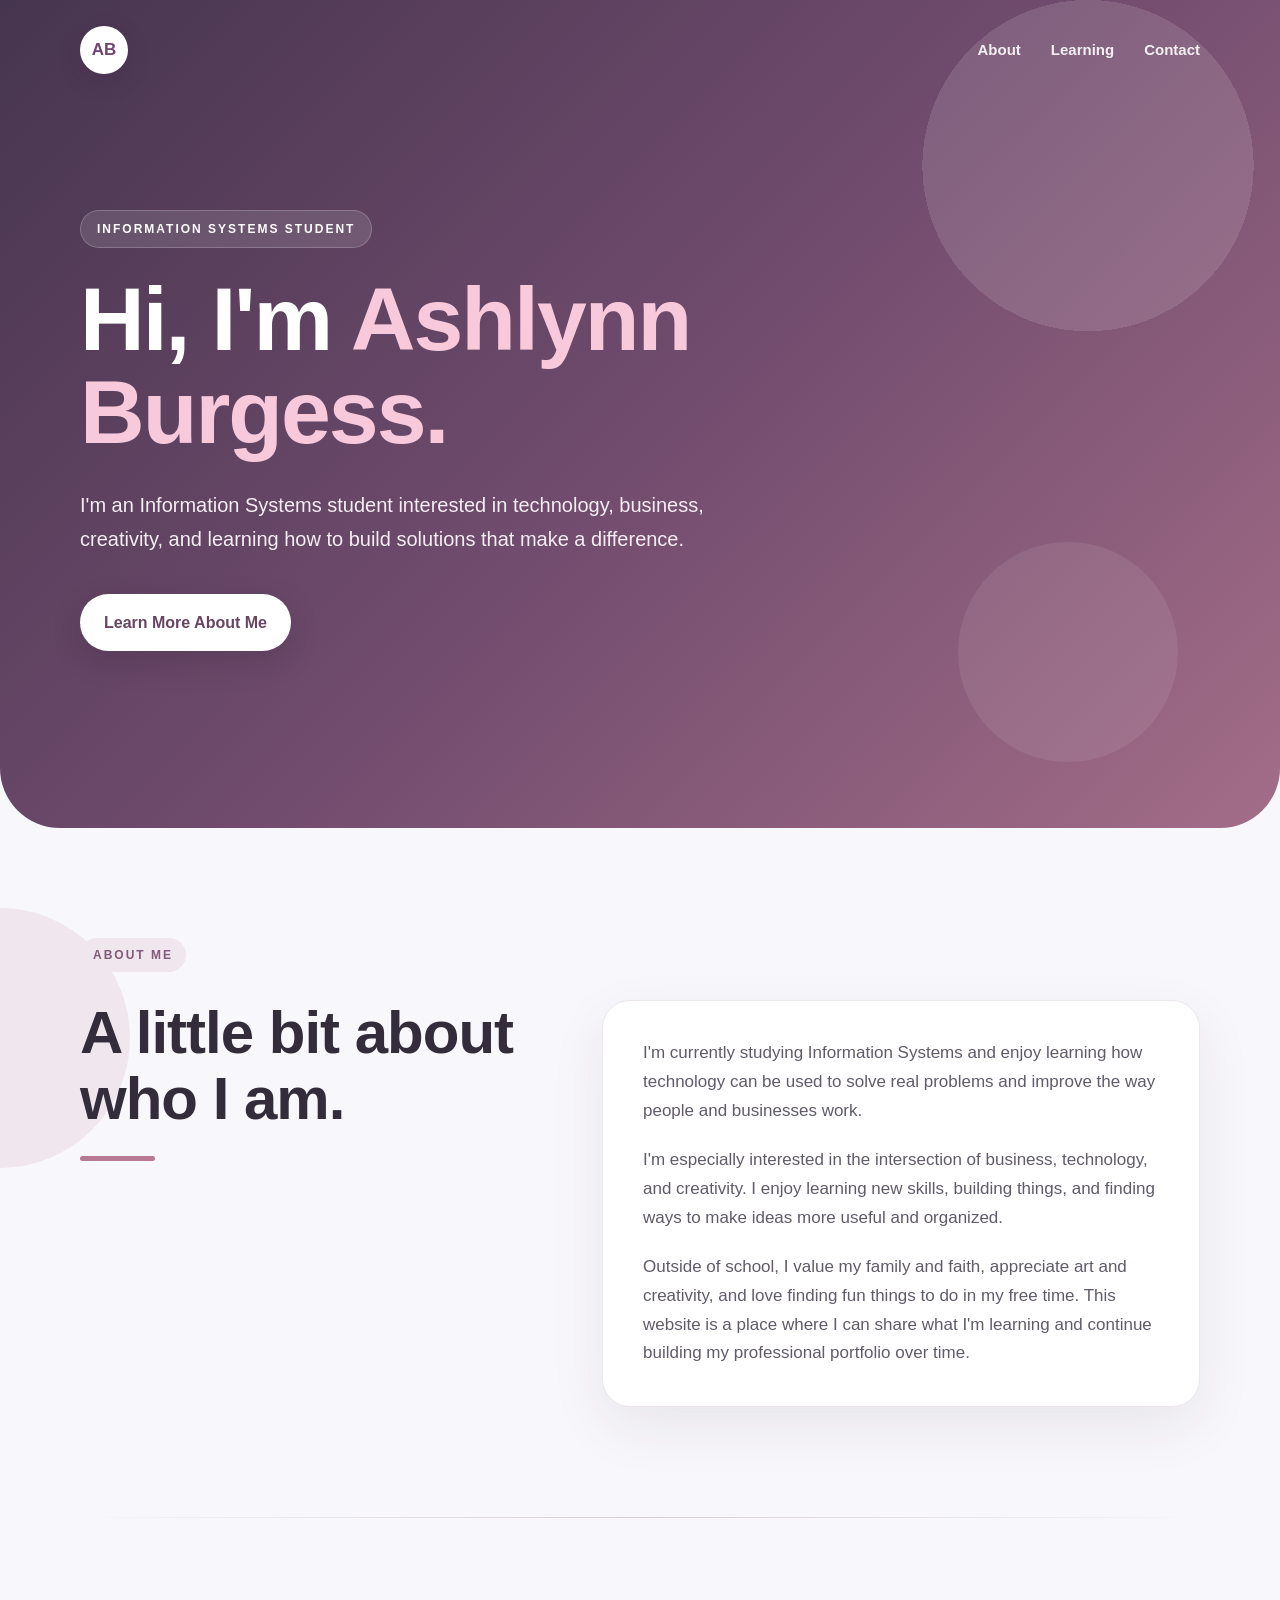
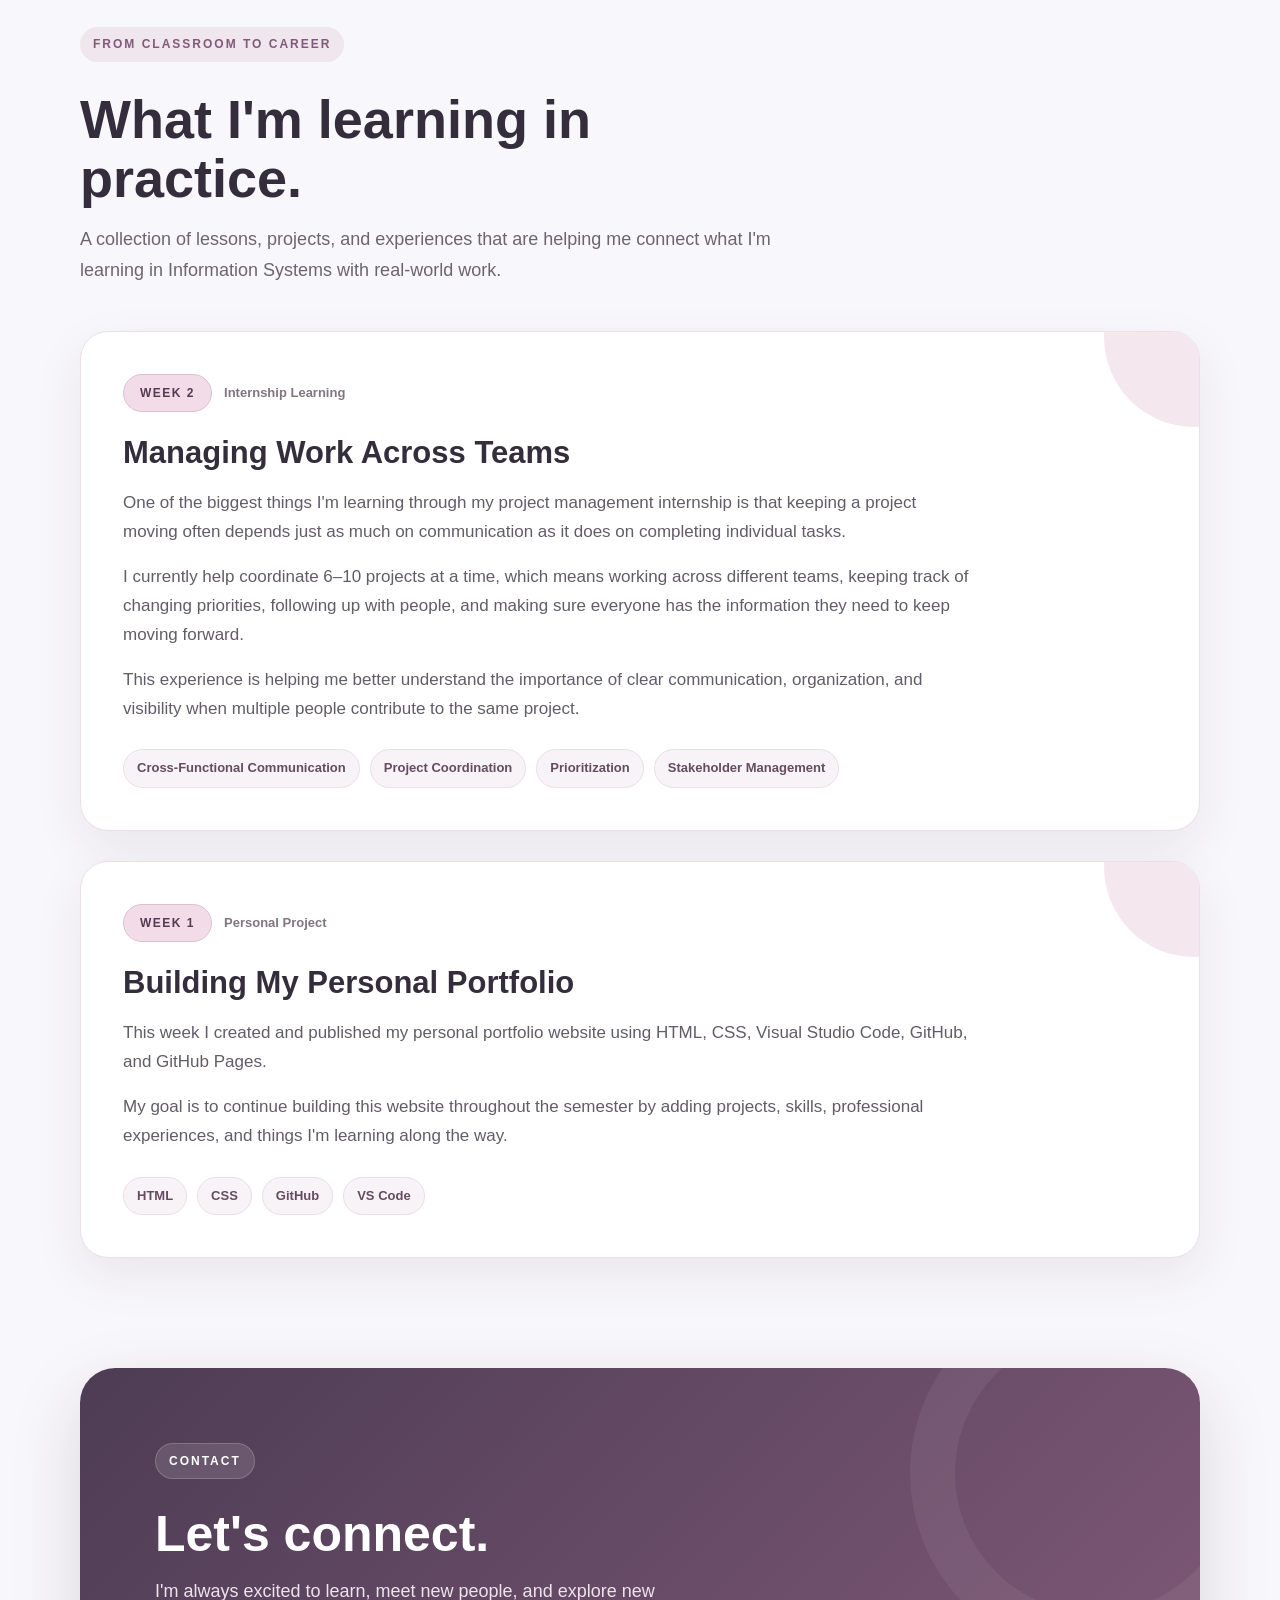
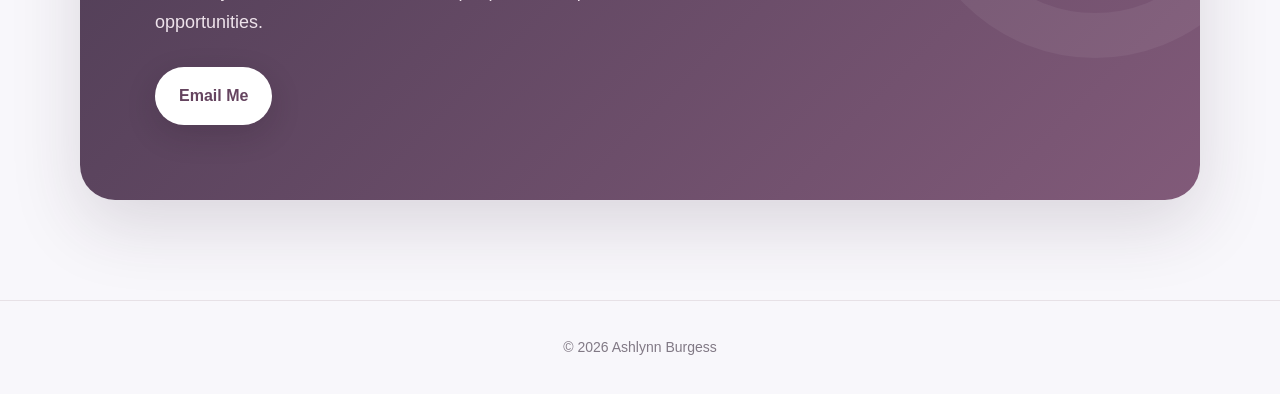
==== index.html @ 781306a2 "Add week 2 internship learning update" ====
<!DOCTYPE html>
<html lang="en">

<head>
    <meta charset="UTF-8">
    <meta name="viewport" content="width=device-width, initial-scale=1.0">

    <title>Ashlynn Burgess | Portfolio</title>

    <link rel="stylesheet" href="styles.css">
</head>

<body>

    <!-- HERO -->
    <header class="hero">

        <nav class="nav">

            <div class="logo">AB</div>

            <div class="nav-links">
                <a href="#about">About</a>
                <a href="#learning">Learning</a>
                <a href="#contact">Contact</a>
            </div>

        </nav>


        <div class="hero-content">

            <p class="eyebrow">
                INFORMATION SYSTEMS STUDENT
            </p>

            <h1>
                Hi, I'm
                <span>Ashlynn Burgess.</span>
            </h1>

            <p class="hero-description">
                I'm an Information Systems student interested in technology,
                business, creativity, and learning how to build solutions that
                make a difference.
            </p>

            <a href="#about" class="button">
                Learn More About Me
            </a>

        </div>

    </header>


    <main>

        <!-- ABOUT -->
        <section class="about section" id="about">

            <div class="section-label">
                ABOUT ME
            </div>

            <div class="about-grid">

                <div class="about-heading">
                    <h2>
                        A little bit about who I am.
                    </h2>
                </div>

                <div class="about-text">

                    <p>
                        I'm currently studying Information Systems and enjoy
                        learning how technology can be used to solve real problems
                        and improve the way people and businesses work.
                    </p>

                    <p>
                        I'm especially interested in the intersection of business,
                        technology, and creativity. I enjoy learning new skills,
                        building things, and finding ways to make ideas more useful
                        and organized.
                    </p>

                    <p>
                        Outside of school, I value my family and faith, appreciate
                        art and creativity, and love finding fun things to do in my
                        free time. This website is a place where I can share what
                        I'm learning and continue building my professional portfolio
                        over time.
                    </p>

                </div>

            </div>

        </section>


        <!-- CLASSROOM TO CAREER -->
        <section class="learning section" id="learning">

            <div class="section-label">
                FROM CLASSROOM TO CAREER
            </div>


            <div class="learning-intro">

                <h2>
                    What I'm learning in practice.
                </h2>

                <p>
                    A collection of lessons, projects, and experiences that are
                    helping me connect what I'm learning in Information Systems
                    with real-world work.
                </p>

            </div>


            <div class="learning-grid">

                <!-- WEEK 2 -->
                <article class="learning-card">

                    <div class="week-row">

                        <span class="week">
                            WEEK 2
                        </span>

                        <span class="entry-type">
                            Internship Learning
                        </span>

                    </div>


                    <h3>
                        Managing Work Across Teams
                    </h3>


                    <p>
                        One of the biggest things I'm learning through my project
                        management internship is that keeping a project moving often
                        depends just as much on communication as it does on completing
                        individual tasks.
                    </p>

                    <p>
                        I currently help coordinate 6–10 projects at a time, which
                        means working across different teams, keeping track of changing
                        priorities, following up with people, and making sure everyone
                        has the information they need to keep moving forward.
                    </p>

                    <p>
                        This experience is helping me better understand the importance
                        of clear communication, organization, and visibility when
                        multiple people contribute to the same project.
                    </p>


                    <div class="skills-row">

                        <span>Cross-Functional Communication</span>
                        <span>Project Coordination</span>
                        <span>Prioritization</span>
                        <span>Stakeholder Management</span>

                    </div>

                </article>


                <!-- WEEK 1 -->
                <article class="learning-card">

                    <div class="week-row">

                        <span class="week">
                            WEEK 1
                        </span>

                        <span class="entry-type">
                            Personal Project
                        </span>

                    </div>


                    <h3>
                        Building My Personal Portfolio
                    </h3>


                    <p>
                        This week I created and published my personal portfolio
                        website using HTML, CSS, Visual Studio Code, GitHub, and
                        GitHub Pages.
                    </p>

                    <p>
                        My goal is to continue building this website throughout the
                        semester by adding projects, skills, professional experiences,
                        and things I'm learning along the way.
                    </p>


                    <div class="skills-row">

                        <span>HTML</span>
                        <span>CSS</span>
                        <span>GitHub</span>
                        <span>VS Code</span>

                    </div>

                </article>

            </div>

        </section>


        <!-- CONTACT -->
        <section class="contact section" id="contact">

            <div class="section-label">
                CONTACT
            </div>

            <h2>
                Let's connect.
            </h2>

            <p>
                I'm always excited to learn, meet new people, and explore new
                opportunities.
            </p>

            <a
                href="mailto:ashnsanger@gmail.com"
                class="button secondary"
            >
                Email Me
            </a>

        </section>

    </main>


    <footer>

        <p>
            © 2026 Ashlynn Burgess
        </p>

    </footer>

</body>

</html>
---- styles.css ----
/* =========================
   GLOBAL
========================= */

* {
    margin: 0;
    padding: 0;
    box-sizing: border-box;
}

html {
    scroll-behavior: smooth;
}

body {
    font-family: "Segoe UI", Arial, sans-serif;

    background: #f8f7fb;

    color: #252331;

    line-height: 1.7;
}

main {
    overflow: hidden;
}


/* =========================
   NAVIGATION
========================= */

.nav {
    max-width: 1180px;

    margin: 0 auto;

    padding: 26px 30px;

    display: flex;

    justify-content: space-between;

    align-items: center;
}

.logo {
    width: 48px;
    height: 48px;

    display: flex;

    align-items: center;

    justify-content: center;

    border-radius: 50%;

    background: #ffffff;

    color: #70456f;

    font-weight: 700;

    font-size: 17px;

    box-shadow:
        0 8px 24px
        rgba(57, 32, 56, 0.15);
}

.nav-links {
    display: flex;

    gap: 30px;
}

.nav-links a {
    text-decoration: none;

    color: #ffffff;

    font-size: 15px;

    font-weight: 600;

    opacity: 0.9;

    transition: 0.2s ease;
}

.nav-links a:hover {
    opacity: 1;

    transform: translateY(-1px);
}


/* =========================
   HERO
========================= */

.hero {
    min-height: 92vh;

    color: #ffffff;

    background:
        radial-gradient(
            circle at 85% 20%,
            rgba(255, 255, 255, 0.12) 0%,
            rgba(255, 255, 255, 0.12) 13%,
            transparent 13%
        ),

        linear-gradient(
            135deg,
            #46354e 0%,
            #704b6d 50%,
            #a36d88 100%
        );

    position: relative;

    border-bottom-left-radius: 60px;

    border-bottom-right-radius: 60px;
}

.hero::after {
    content: "";

    position: absolute;

    width: 220px;
    height: 220px;

    border-radius: 50%;

    background:
        rgba(255, 255, 255, 0.08);

    right: 8%;

    bottom: 8%;
}

.hero-content {
    max-width: 1180px;

    margin: 0 auto;

    padding: 110px 30px 150px;

    position: relative;

    z-index: 2;
}

.eyebrow {
    display: inline-block;

    background:
        rgba(255, 255, 255, 0.12);

    border:
        1px solid rgba(255, 255, 255, 0.2);

    border-radius: 999px;

    padding: 8px 16px;

    margin-bottom: 25px;

    font-size: 12px;

    letter-spacing: 2px;

    font-weight: 700;
}

.hero h1 {
    font-size:
        clamp(56px, 7vw, 95px);

    line-height: 1.03;

    max-width: 950px;

    letter-spacing: -2px;

    margin-bottom: 30px;
}

.hero h1 span {
    color: #f7c9da;
}

.hero-description {
    max-width: 690px;

    color: #f4edf2;

    font-size: 20px;

    margin-bottom: 38px;
}


/* =========================
   BUTTONS
========================= */

.button {
    display: inline-block;

    text-decoration: none;

    padding: 15px 24px;

    border-radius: 999px;

    background: #ffffff;

    color: #684662;

    font-weight: 700;

    box-shadow:
        0 10px 30px
        rgba(32, 17, 31, 0.17);

    transition:
        transform 0.2s ease,
        box-shadow 0.2s ease;
}

.button:hover {
    transform: translateY(-3px);

    box-shadow:
        0 14px 35px
        rgba(32, 17, 31, 0.24);
}


/* =========================
   GENERAL SECTION STYLING
========================= */

.section {
    max-width: 1180px;

    margin: 0 auto;

    padding: 110px 30px;
}

.section-label {
    display: inline-block;

    color: #815a79;

    background: #f0e6ee;

    padding: 7px 13px;

    border-radius: 999px;

    font-size: 12px;

    letter-spacing: 2px;

    font-weight: 700;

    margin-bottom: 28px;
}


/* =========================
   ABOUT
========================= */

.about {
    position: relative;
}

.about::before {
    content: "";

    position: absolute;

    width: 260px;
    height: 260px;

    border-radius: 50%;

    background: #f0e6ee;

    left: -180px;

    top: 80px;

    z-index: -1;
}

.about-grid {
    display: grid;

    grid-template-columns:
        0.85fr 1.15fr;

    gap: 80px;

    align-items: start;
}

.about h2 {
    font-size:
        clamp(38px, 5vw, 60px);

    line-height: 1.1;

    letter-spacing: -1px;

    color: #322c3b;

    position: relative;
}

.about h2::after {
    content: "";

    display: block;

    width: 75px;

    height: 5px;

    background: #b87994;

    border-radius: 10px;

    margin-top: 24px;
}

.about-text {
    background: #ffffff;

    border:
        1px solid #ece6eb;

    border-radius: 28px;

    padding: 38px 40px;

    box-shadow:
        0 20px 55px
        rgba(54, 37, 53, 0.08);
}

.about-text p {
    color: #615b69;

    font-size: 17px;

    margin-bottom: 20px;
}

.about-text p:last-child {
    margin-bottom: 0;
}


/* =========================
   CLASSROOM TO CAREER
========================= */

.learning {
    position: relative;
}

.learning::before {
    content: "";

    position: absolute;

    left: 30px;

    right: 30px;

    top: 0;

    height: 1px;

    background:
        linear-gradient(
            90deg,
            transparent,
            #d8ccd5,
            transparent
        );
}


/* INTRO */

.learning-intro {
    max-width: 720px;

    margin-bottom: 45px;
}

.learning-intro h2 {
    font-size:
        clamp(36px, 5vw, 54px);

    line-height: 1.1;

    color: #332d3c;

    margin-bottom: 16px;
}

.learning-intro p {
    font-size: 18px;

    color: #6c6571;
}


/* GRID */

.learning-grid {
    display: grid;

    grid-template-columns: 1fr;

    gap: 30px;
}


/* CARDS */

.learning-card {
    position: relative;

    background: #ffffff;

    border:
        1px solid #eadfe7;

    border-radius: 28px;

    padding: 42px;

    box-shadow:
        0 18px 50px
        rgba(64, 38, 61, 0.08);

    overflow: hidden;

    transition:
        transform 0.2s ease,
        box-shadow 0.2s ease;
}

.learning-card:hover {
    transform: translateY(-4px);

    box-shadow:
        0 24px 60px
        rgba(64, 38, 61, 0.13);
}


/* DECORATIVE BUBBLE */

.learning-card::after {
    content: "";

    position: absolute;

    width: 180px;

    height: 180px;

    border-radius: 50%;

    background: #f4e8ee;

    right: -85px;

    top: -85px;

    z-index: 0;
}


/* WEEK ROW */

.week-row {
    display: flex;

    align-items: center;

    gap: 12px;

    margin-bottom: 22px;

    position: relative;

    z-index: 2;
}


/* WEEK BADGE */

.week {
    display: inline-block;

    background: #f1dce7;

    color: #563a52;

    border:
        1px solid #dfbfd0;

    padding: 8px 16px;

    border-radius: 999px;

    font-size: 12px;

    letter-spacing: 1.5px;

    font-weight: 800;
}


/* ENTRY TYPE */

.entry-type {
    color: #817581;

    font-size: 13px;

    font-weight: 600;
}


/* CARD CONTENT */

.learning-card h3 {
    font-size: 31px;

    line-height: 1.2;

    color: #332d3c;

    margin-bottom: 18px;

    position: relative;

    z-index: 2;
}

.learning-card p {
    max-width: 850px;

    color: #625c69;

    font-size: 17px;

    margin-bottom: 16px;

    position: relative;

    z-index: 2;
}


/* SKILL TAGS */

.skills-row {
    display: flex;

    flex-wrap: wrap;

    gap: 10px;

    margin-top: 26px;

    position: relative;

    z-index: 2;
}

.skills-row span {
    background: #f7f3f6;

    color: #654c61;

    border:
        1px solid #e9dfe6;

    border-radius: 999px;

    padding: 7px 13px;

    font-size: 13px;

    font-weight: 600;
}


/* =========================
   CONTACT
========================= */

.contact {
    max-width: 1120px;

    margin-bottom: 100px;

    border-radius: 35px;

    background:
        linear-gradient(
            135deg,
            #4d3c54,
            #815a79
        );

    color: #ffffff;

    padding: 75px;

    box-shadow:
        0 25px 70px
        rgba(51, 34, 51, 0.15);

    position: relative;

    overflow: hidden;
}

.contact::after {
    content: "";

    position: absolute;

    width: 280px;

    height: 280px;

    border-radius: 50%;

    border:
        45px solid rgba(255, 255, 255, 0.06);

    right: -80px;

    top: -80px;
}

.contact .section-label {
    color: #ffffff;

    background:
        rgba(255, 255, 255, 0.12);

    border:
        1px solid rgba(255, 255, 255, 0.18);
}

.contact h2 {
    font-size: 50px;

    line-height: 1.1;

    margin-bottom: 14px;

    position: relative;

    z-index: 2;
}

.contact p {
    max-width: 600px;

    color: #eee3eb;

    font-size: 18px;

    margin-bottom: 30px;

    position: relative;

    z-index: 2;
}

.secondary {
    background: #ffffff;

    color: #65445f;

    position: relative;

    z-index: 2;
}


/* =========================
   FOOTER
========================= */

footer {
    text-align: center;

    padding: 35px;

    border-top:
        1px solid #e7e1e6;

    color: #817985;

    font-size: 14px;
}


/* =========================
   MOBILE
========================= */

@media (max-width: 760px) {

    .nav {
        padding: 20px;
    }

    .nav-links {
        gap: 15px;
    }

    .nav-links a {
        font-size: 13px;
    }

    .hero {
        min-height: auto;

        border-bottom-left-radius: 35px;

        border-bottom-right-radius: 35px;
    }

    .hero-content {
        padding:
            80px 22px 110px;
    }

    .hero h1 {
        font-size: 54px;
    }

    .hero-description {
        font-size: 17px;
    }

    .section {
        padding:
            80px 22px;
    }

    .about-grid {
        grid-template-columns: 1fr;

        gap: 40px;
    }

    .about-text {
        padding: 28px;
    }

    .learning-card {
        padding: 28px;
    }

    .week-row {
        flex-direction: column;

        align-items: flex-start;

        gap: 8px;
    }

    .learning-card h3 {
        font-size: 27px;
    }

    .contact {
        margin:
            30px 20px 70px;

        padding:
            50px 28px;
    }

    .contact h2 {
        font-size: 39px;
    }

}
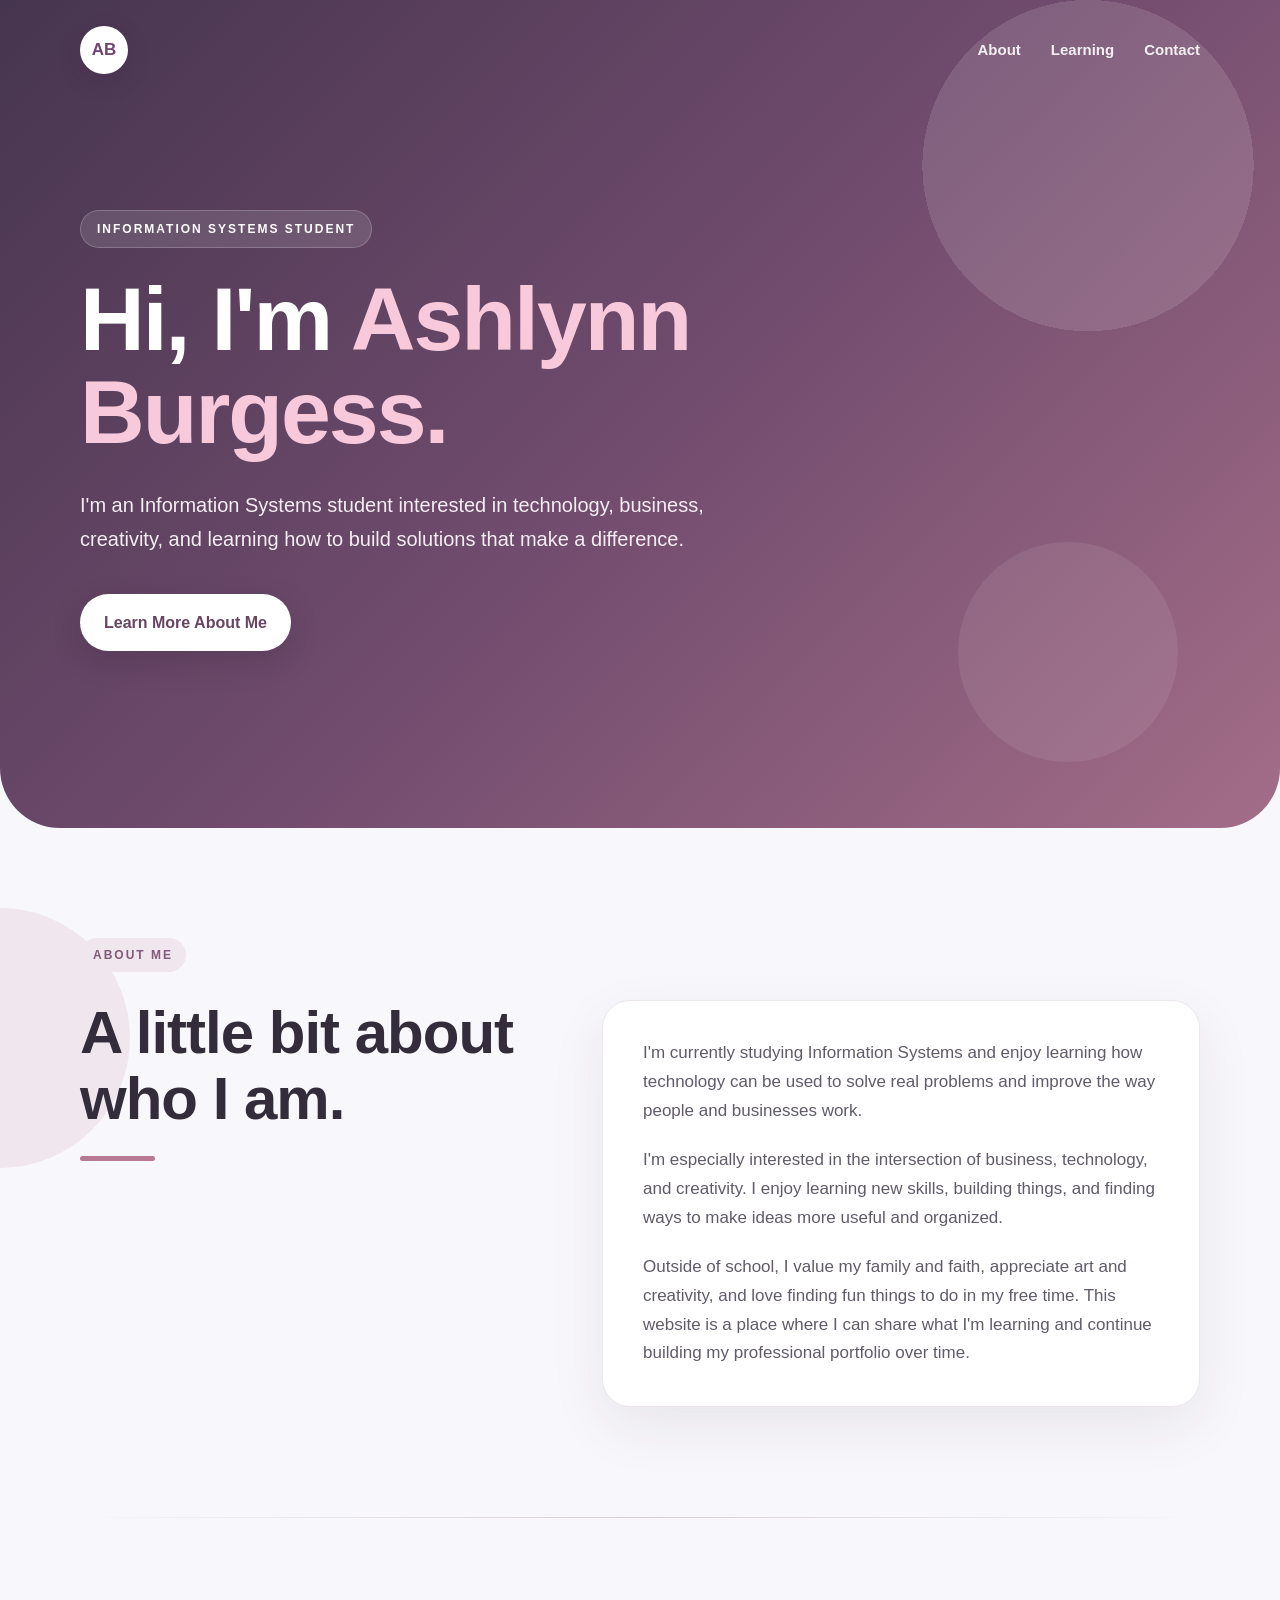
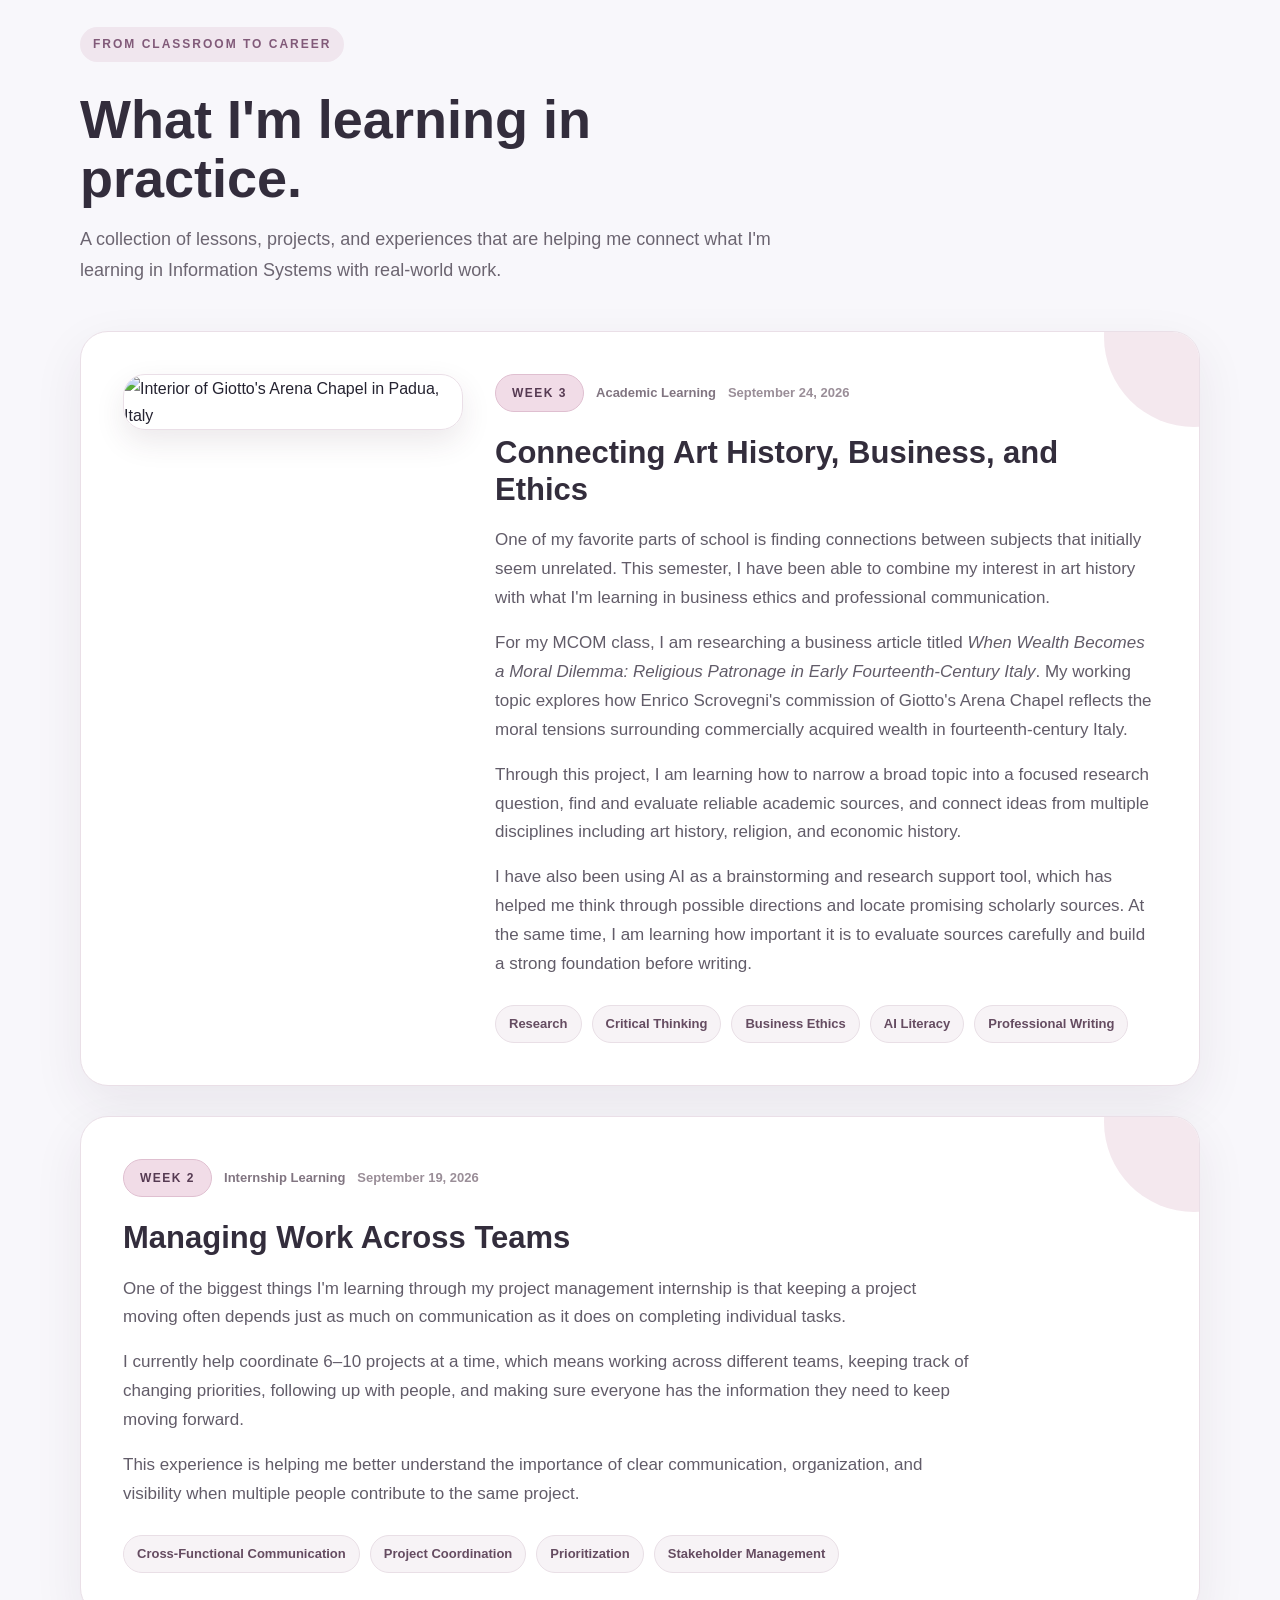
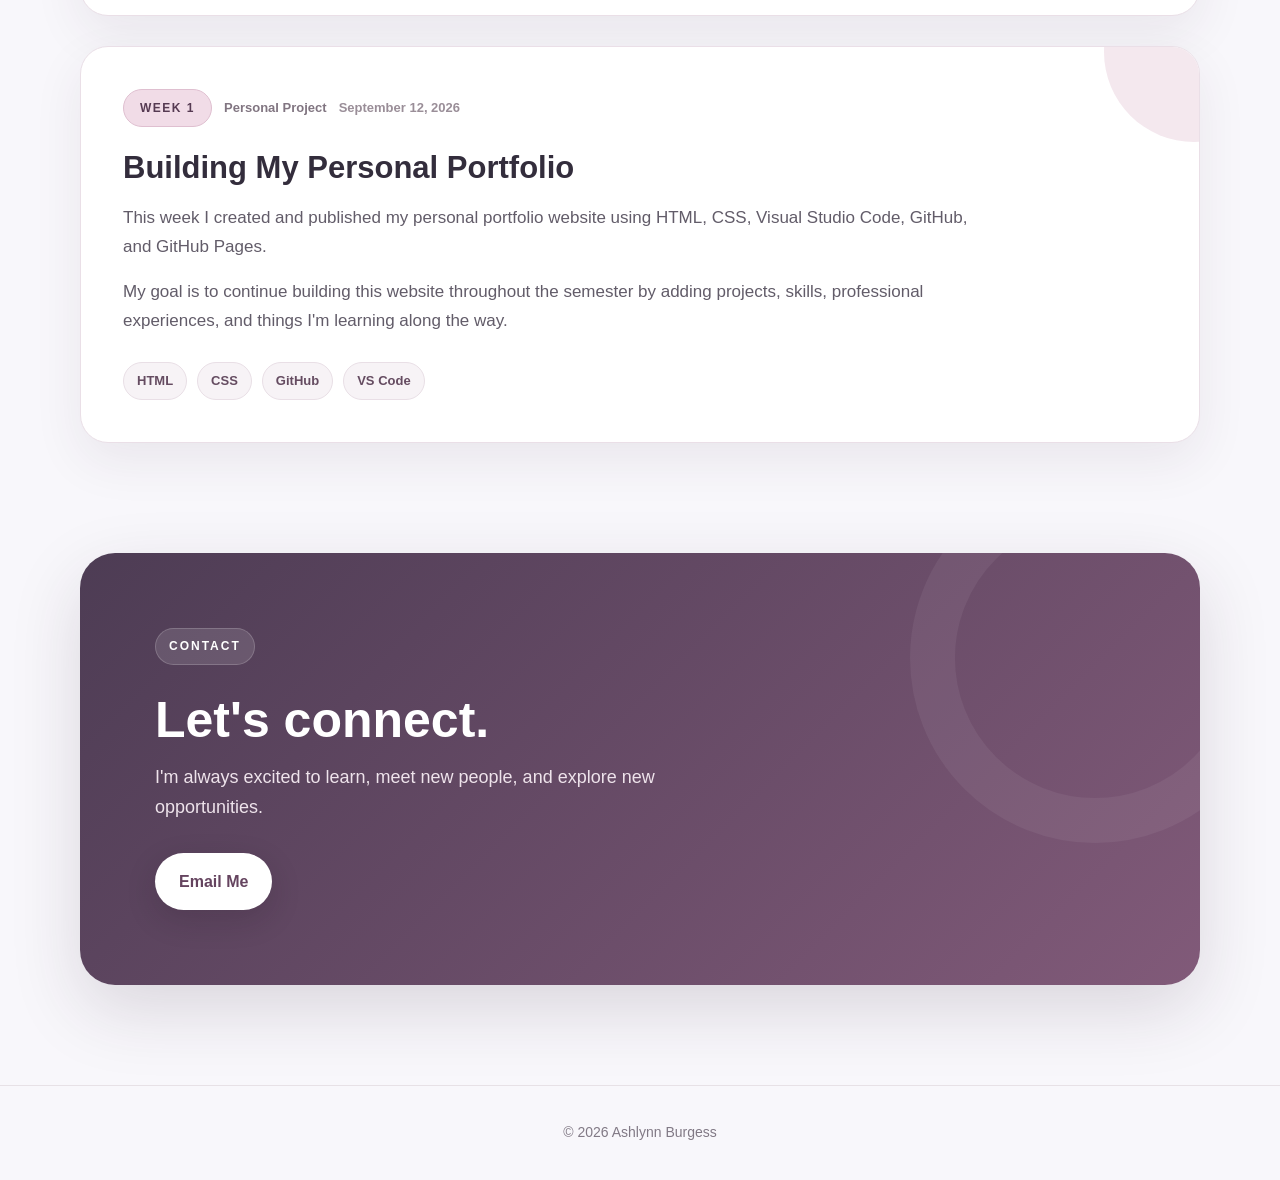
==== commit 97db4bc9: "Add week 3 update with image and dates" ====
--- a/index.html
+++ b/index.html
@@ -4,9 +4,7 @@
 <head>
     <meta charset="UTF-8">
     <meta name="viewport" content="width=device-width, initial-scale=1.0">
-
     <title>Ashlynn Burgess | Portfolio</title>
-
     <link rel="stylesheet" href="styles.css">
 </head>
 
@@ -16,7 +14,6 @@
     <header class="hero">
 
         <nav class="nav">
-
             <div class="logo">AB</div>
 
             <div class="nav-links">
@@ -24,15 +21,10 @@
                 <a href="#learning">Learning</a>
                 <a href="#contact">Contact</a>
             </div>
-
         </nav>
 
-
         <div class="hero-content">
-
-            <p class="eyebrow">
-                INFORMATION SYSTEMS STUDENT
-            </p>
+            <p class="eyebrow">INFORMATION SYSTEMS STUDENT</p>
 
             <h1>
                 Hi, I'm
@@ -45,10 +37,7 @@
                 make a difference.
             </p>
 
-            <a href="#about" class="button">
-                Learn More About Me
-            </a>
-
+            <a href="#about" class="button">Learn More About Me</a>
         </div>
 
     </header>
@@ -66,13 +55,10 @@
             <div class="about-grid">
 
                 <div class="about-heading">
-                    <h2>
-                        A little bit about who I am.
-                    </h2>
+                    <h2>A little bit about who I am.</h2>
                 </div>
 
                 <div class="about-text">
-
                     <p>
                         I'm currently studying Information Systems and enjoy
                         learning how technology can be used to solve real problems
@@ -93,7 +79,6 @@
                         I'm learning and continue building my professional portfolio
                         over time.
                     </p>
-
                 </div>
 
             </div>
@@ -108,44 +93,94 @@
                 FROM CLASSROOM TO CAREER
             </div>
 
-
             <div class="learning-intro">
-
-                <h2>
-                    What I'm learning in practice.
-                </h2>
+                <h2>What I'm learning in practice.</h2>
 
                 <p>
                     A collection of lessons, projects, and experiences that are
                     helping me connect what I'm learning in Information Systems
                     with real-world work.
                 </p>
-
             </div>
 
 
             <div class="learning-grid">
+
+                <!-- WEEK 3 -->
+                <article class="learning-card featured-card">
+
+                    <div class="learning-card-image">
+                        <img src="images/arena-chapel.jpg" alt="Interior of Giotto's Arena Chapel in Padua, Italy">
+                    </div>
+
+                    <div class="learning-card-content">
+
+                        <div class="week-row">
+                            <span class="week">WEEK 3</span>
+                            <span class="entry-type">Academic Learning</span>
+                            <span class="entry-date">September 24, 2026</span>
+                        </div>
+
+                        <h3>Connecting Art History, Business, and Ethics</h3>
+
+                        <p>
+                            One of my favorite parts of school is finding
+                            connections between subjects that initially seem
+                            unrelated. This semester, I have been able to combine
+                            my interest in art history with what I'm learning in
+                            business ethics and professional communication.
+                        </p>
+
+                        <p>
+                            For my MCOM class, I am researching a business article
+                            titled <em>When Wealth Becomes a Moral Dilemma:
+                            Religious Patronage in Early Fourteenth-Century Italy</em>.
+                            My working topic explores how Enrico Scrovegni's
+                            commission of Giotto's Arena Chapel reflects the moral
+                            tensions surrounding commercially acquired wealth in
+                            fourteenth-century Italy.
+                        </p>
+
+                        <p>
+                            Through this project, I am learning how to narrow a broad
+                            topic into a focused research question, find and evaluate
+                            reliable academic sources, and connect ideas from
+                            multiple disciplines including art history, religion,
+                            and economic history.
+                        </p>
+
+                        <p>
+                            I have also been using AI as a brainstorming and research
+                            support tool, which has helped me think through possible
+                            directions and locate promising scholarly sources.
+                            At the same time, I am learning how important it is to
+                            evaluate sources carefully and build a strong foundation
+                            before writing.
+                        </p>
+
+                        <div class="skills-row">
+                            <span>Research</span>
+                            <span>Critical Thinking</span>
+                            <span>Business Ethics</span>
+                            <span>AI Literacy</span>
+                            <span>Professional Writing</span>
+                        </div>
+
+                    </div>
+
+                </article>
+
 
                 <!-- WEEK 2 -->
                 <article class="learning-card">
 
                     <div class="week-row">
-
-                        <span class="week">
-                            WEEK 2
-                        </span>
-
-                        <span class="entry-type">
-                            Internship Learning
-                        </span>
-
-                    </div>
-
-
-                    <h3>
-                        Managing Work Across Teams
-                    </h3>
-
+                        <span class="week">WEEK 2</span>
+                        <span class="entry-type">Internship Learning</span>
+                        <span class="entry-date">September 19, 2026</span>
+                    </div>
+
+                    <h3>Managing Work Across Teams</h3>
 
                     <p>
                         One of the biggest things I'm learning through my project
@@ -167,14 +202,11 @@
                         multiple people contribute to the same project.
                     </p>
 
-
                     <div class="skills-row">
-
                         <span>Cross-Functional Communication</span>
                         <span>Project Coordination</span>
                         <span>Prioritization</span>
                         <span>Stakeholder Management</span>
-
                     </div>
 
                 </article>
@@ -184,22 +216,12 @@
                 <article class="learning-card">
 
                     <div class="week-row">
-
-                        <span class="week">
-                            WEEK 1
-                        </span>
-
-                        <span class="entry-type">
-                            Personal Project
-                        </span>
-
-                    </div>
-
-
-                    <h3>
-                        Building My Personal Portfolio
-                    </h3>
-
+                        <span class="week">WEEK 1</span>
+                        <span class="entry-type">Personal Project</span>
+                        <span class="entry-date">September 12, 2026</span>
+                    </div>
+
+                    <h3>Building My Personal Portfolio</h3>
 
                     <p>
                         This week I created and published my personal portfolio
@@ -213,14 +235,11 @@
                         and things I'm learning along the way.
                     </p>
 
-
                     <div class="skills-row">
-
                         <span>HTML</span>
                         <span>CSS</span>
                         <span>GitHub</span>
                         <span>VS Code</span>
-
                     </div>
 
                 </article>
@@ -237,19 +256,14 @@
                 CONTACT
             </div>
 
-            <h2>
-                Let's connect.
-            </h2>
+            <h2>Let's connect.</h2>
 
             <p>
                 I'm always excited to learn, meet new people, and explore new
                 opportunities.
             </p>
 
-            <a
-                href="mailto:ashnsanger@gmail.com"
-                class="button secondary"
-            >
+            <a href="mailto:ashnsanger@gmail.com" class="button secondary">
                 Email Me
             </a>
 
@@ -259,11 +273,7 @@
 
 
     <footer>
-
-        <p>
-            © 2026 Ashlynn Burgess
-        </p>
-
+        <p>© 2026 Ashlynn Burgess</p>
     </footer>
 
 </body>
--- a/styles.css
+++ b/styles.css
@@ -14,11 +14,8 @@
 
 body {
     font-family: "Segoe UI", Arial, sans-serif;
-
     background: #f8f7fb;
-
     color: #252331;
-
     line-height: 1.7;
 }
 
@@ -26,6 +23,11 @@
     overflow: hidden;
 }
 
+img {
+    max-width: 100%;
+    display: block;
+}
+
 
 /* =========================
    NAVIGATION
@@ -33,66 +35,43 @@
 
 .nav {
     max-width: 1180px;
-
     margin: 0 auto;
-
     padding: 26px 30px;
-
     display: flex;
-
     justify-content: space-between;
-
     align-items: center;
 }
 
 .logo {
     width: 48px;
     height: 48px;
-
     display: flex;
-
     align-items: center;
-
     justify-content: center;
-
     border-radius: 50%;
-
     background: #ffffff;
-
     color: #70456f;
-
     font-weight: 700;
-
     font-size: 17px;
-
-    box-shadow:
-        0 8px 24px
-        rgba(57, 32, 56, 0.15);
+    box-shadow: 0 8px 24px rgba(57, 32, 56, 0.15);
 }
 
 .nav-links {
     display: flex;
-
     gap: 30px;
 }
 
 .nav-links a {
     text-decoration: none;
-
     color: #ffffff;
-
     font-size: 15px;
-
     font-weight: 600;
-
     opacity: 0.9;
-
     transition: 0.2s ease;
 }
 
 .nav-links a:hover {
     opacity: 1;
-
     transform: translateY(-1px);
 }
 
@@ -103,9 +82,7 @@
 
 .hero {
     min-height: 92vh;
-
     color: #ffffff;
-
     background:
         radial-gradient(
             circle at 85% 20%,
@@ -113,83 +90,53 @@
             rgba(255, 255, 255, 0.12) 13%,
             transparent 13%
         ),
-
         linear-gradient(
             135deg,
             #46354e 0%,
             #704b6d 50%,
             #a36d88 100%
         );
-
-    position: relative;
-
+    position: relative;
     border-bottom-left-radius: 60px;
-
     border-bottom-right-radius: 60px;
 }
 
 .hero::after {
     content: "";
-
     position: absolute;
-
     width: 220px;
     height: 220px;
-
     border-radius: 50%;
-
-    background:
-        rgba(255, 255, 255, 0.08);
-
+    background: rgba(255, 255, 255, 0.08);
     right: 8%;
-
     bottom: 8%;
 }
 
 .hero-content {
     max-width: 1180px;
-
     margin: 0 auto;
-
     padding: 110px 30px 150px;
-
-    position: relative;
-
+    position: relative;
     z-index: 2;
 }
 
 .eyebrow {
     display: inline-block;
-
-    background:
-        rgba(255, 255, 255, 0.12);
-
-    border:
-        1px solid rgba(255, 255, 255, 0.2);
-
+    background: rgba(255, 255, 255, 0.12);
+    border: 1px solid rgba(255, 255, 255, 0.2);
     border-radius: 999px;
-
     padding: 8px 16px;
-
     margin-bottom: 25px;
-
     font-size: 12px;
-
     letter-spacing: 2px;
-
     font-weight: 700;
 }
 
 .hero h1 {
-    font-size:
-        clamp(56px, 7vw, 95px);
-
+    font-size: clamp(56px, 7vw, 95px);
     line-height: 1.03;
-
     max-width: 950px;
-
     letter-spacing: -2px;
-
     margin-bottom: 30px;
 }
 
@@ -199,11 +146,8 @@
 
 .hero-description {
     max-width: 690px;
-
     color: #f4edf2;
-
     font-size: 20px;
-
     margin-bottom: 38px;
 }
 
@@ -214,34 +158,19 @@
 
 .button {
     display: inline-block;
-
     text-decoration: none;
-
     padding: 15px 24px;
-
     border-radius: 999px;
-
     background: #ffffff;
-
     color: #684662;
-
     font-weight: 700;
-
-    box-shadow:
-        0 10px 30px
-        rgba(32, 17, 31, 0.17);
-
-    transition:
-        transform 0.2s ease,
-        box-shadow 0.2s ease;
+    box-shadow: 0 10px 30px rgba(32, 17, 31, 0.17);
+    transition: transform 0.2s ease, box-shadow 0.2s ease;
 }
 
 .button:hover {
     transform: translateY(-3px);
-
-    box-shadow:
-        0 14px 35px
-        rgba(32, 17, 31, 0.24);
+    box-shadow: 0 14px 35px rgba(32, 17, 31, 0.24);
 }
 
 
@@ -251,29 +180,19 @@
 
 .section {
     max-width: 1180px;
-
     margin: 0 auto;
-
     padding: 110px 30px;
 }
 
 .section-label {
     display: inline-block;
-
     color: #815a79;
-
     background: #f0e6ee;
-
     padding: 7px 13px;
-
     border-radius: 999px;
-
     font-size: 12px;
-
     letter-spacing: 2px;
-
     font-weight: 700;
-
     margin-bottom: 28px;
 }
 
@@ -288,83 +207,52 @@
 
 .about::before {
     content: "";
-
     position: absolute;
-
     width: 260px;
     height: 260px;
-
     border-radius: 50%;
-
     background: #f0e6ee;
-
     left: -180px;
-
     top: 80px;
-
     z-index: -1;
 }
 
 .about-grid {
     display: grid;
-
-    grid-template-columns:
-        0.85fr 1.15fr;
-
+    grid-template-columns: 0.85fr 1.15fr;
     gap: 80px;
-
     align-items: start;
 }
 
 .about h2 {
-    font-size:
-        clamp(38px, 5vw, 60px);
-
+    font-size: clamp(38px, 5vw, 60px);
     line-height: 1.1;
-
     letter-spacing: -1px;
-
     color: #322c3b;
-
     position: relative;
 }
 
 .about h2::after {
     content: "";
-
     display: block;
-
     width: 75px;
-
     height: 5px;
-
     background: #b87994;
-
     border-radius: 10px;
-
     margin-top: 24px;
 }
 
 .about-text {
     background: #ffffff;
-
-    border:
-        1px solid #ece6eb;
-
+    border: 1px solid #ece6eb;
     border-radius: 28px;
-
     padding: 38px 40px;
-
-    box-shadow:
-        0 20px 55px
-        rgba(54, 37, 53, 0.08);
+    box-shadow: 0 20px 55px rgba(54, 37, 53, 0.08);
 }
 
 .about-text p {
     color: #615b69;
-
     font-size: 17px;
-
     margin-bottom: 20px;
 }
 
@@ -383,235 +271,167 @@
 
 .learning::before {
     content: "";
-
     position: absolute;
-
     left: 30px;
-
     right: 30px;
-
     top: 0;
-
     height: 1px;
-
-    background:
-        linear-gradient(
-            90deg,
-            transparent,
-            #d8ccd5,
-            transparent
-        );
-}
-
-
-/* INTRO */
+    background: linear-gradient(
+        90deg,
+        transparent,
+        #d8ccd5,
+        transparent
+    );
+}
 
 .learning-intro {
     max-width: 720px;
-
     margin-bottom: 45px;
 }
 
 .learning-intro h2 {
-    font-size:
-        clamp(36px, 5vw, 54px);
-
+    font-size: clamp(36px, 5vw, 54px);
     line-height: 1.1;
-
     color: #332d3c;
-
     margin-bottom: 16px;
 }
 
 .learning-intro p {
     font-size: 18px;
-
     color: #6c6571;
 }
-
-
-/* GRID */
 
 .learning-grid {
     display: grid;
-
     grid-template-columns: 1fr;
-
     gap: 30px;
 }
 
 
-/* CARDS */
+/* =========================
+   LEARNING CARDS
+========================= */
 
 .learning-card {
     position: relative;
-
     background: #ffffff;
-
-    border:
-        1px solid #eadfe7;
-
+    border: 1px solid #eadfe7;
     border-radius: 28px;
-
     padding: 42px;
-
-    box-shadow:
-        0 18px 50px
-        rgba(64, 38, 61, 0.08);
-
+    box-shadow: 0 18px 50px rgba(64, 38, 61, 0.08);
     overflow: hidden;
-
-    transition:
-        transform 0.2s ease,
-        box-shadow 0.2s ease;
+    transition: transform 0.2s ease, box-shadow 0.2s ease;
 }
 
 .learning-card:hover {
     transform: translateY(-4px);
-
-    box-shadow:
-        0 24px 60px
-        rgba(64, 38, 61, 0.13);
-}
-
-
-/* DECORATIVE BUBBLE */
+    box-shadow: 0 24px 60px rgba(64, 38, 61, 0.13);
+}
 
 .learning-card::after {
     content: "";
-
     position: absolute;
-
     width: 180px;
-
     height: 180px;
-
     border-radius: 50%;
-
     background: #f4e8ee;
-
     right: -85px;
-
     top: -85px;
-
     z-index: 0;
 }
 
-
-/* WEEK ROW */
+.learning-card > * {
+    position: relative;
+    z-index: 2;
+}
 
 .week-row {
     display: flex;
-
     align-items: center;
-
+    flex-wrap: wrap;
     gap: 12px;
-
     margin-bottom: 22px;
-
-    position: relative;
-
-    z-index: 2;
-}
-
-
-/* WEEK BADGE */
+}
 
 .week {
     display: inline-block;
-
     background: #f1dce7;
-
     color: #563a52;
-
-    border:
-        1px solid #dfbfd0;
-
+    border: 1px solid #dfbfd0;
     padding: 8px 16px;
-
     border-radius: 999px;
-
     font-size: 12px;
-
     letter-spacing: 1.5px;
-
     font-weight: 800;
 }
-
-
-/* ENTRY TYPE */
 
 .entry-type {
     color: #817581;
-
     font-size: 13px;
-
     font-weight: 600;
 }
 
-
-/* CARD CONTENT */
+.entry-date {
+    color: #9a8e98;
+    font-size: 13px;
+    font-weight: 600;
+}
 
 .learning-card h3 {
     font-size: 31px;
-
     line-height: 1.2;
-
     color: #332d3c;
-
     margin-bottom: 18px;
-
-    position: relative;
-
-    z-index: 2;
 }
 
 .learning-card p {
     max-width: 850px;
-
     color: #625c69;
-
     font-size: 17px;
-
     margin-bottom: 16px;
-
-    position: relative;
-
-    z-index: 2;
-}
-
-
-/* SKILL TAGS */
+}
 
 .skills-row {
     display: flex;
-
     flex-wrap: wrap;
-
     gap: 10px;
-
     margin-top: 26px;
-
-    position: relative;
-
-    z-index: 2;
 }
 
 .skills-row span {
     background: #f7f3f6;
-
     color: #654c61;
-
-    border:
-        1px solid #e9dfe6;
-
+    border: 1px solid #e9dfe6;
     border-radius: 999px;
-
     padding: 7px 13px;
-
     font-size: 13px;
-
     font-weight: 600;
+}
+
+
+/* =========================
+   FEATURED CARD WITH IMAGE
+========================= */
+
+.featured-card {
+    display: grid;
+    grid-template-columns: 340px 1fr;
+    gap: 32px;
+    align-items: start;
+}
+
+.learning-card-image img {
+    width: 100%;
+    height: 100%;
+    max-height: 420px;
+    object-fit: cover;
+    border-radius: 22px;
+    border: 1px solid #eadfe7;
+    box-shadow: 0 12px 30px rgba(64, 38, 61, 0.10);
+}
+
+.learning-card-content {
+    min-width: 0;
 }
 
 
@@ -621,93 +441,58 @@
 
 .contact {
     max-width: 1120px;
-
     margin-bottom: 100px;
-
     border-radius: 35px;
-
-    background:
-        linear-gradient(
-            135deg,
-            #4d3c54,
-            #815a79
-        );
-
+    background: linear-gradient(
+        135deg,
+        #4d3c54,
+        #815a79
+    );
     color: #ffffff;
-
     padding: 75px;
-
-    box-shadow:
-        0 25px 70px
-        rgba(51, 34, 51, 0.15);
-
-    position: relative;
-
+    box-shadow: 0 25px 70px rgba(51, 34, 51, 0.15);
+    position: relative;
     overflow: hidden;
 }
 
 .contact::after {
     content: "";
-
     position: absolute;
-
     width: 280px;
-
     height: 280px;
-
     border-radius: 50%;
-
-    border:
-        45px solid rgba(255, 255, 255, 0.06);
-
+    border: 45px solid rgba(255, 255, 255, 0.06);
     right: -80px;
-
     top: -80px;
 }
 
 .contact .section-label {
     color: #ffffff;
-
-    background:
-        rgba(255, 255, 255, 0.12);
-
-    border:
-        1px solid rgba(255, 255, 255, 0.18);
+    background: rgba(255, 255, 255, 0.12);
+    border: 1px solid rgba(255, 255, 255, 0.18);
 }
 
 .contact h2 {
     font-size: 50px;
-
     line-height: 1.1;
-
     margin-bottom: 14px;
-
-    position: relative;
-
+    position: relative;
     z-index: 2;
 }
 
 .contact p {
     max-width: 600px;
-
     color: #eee3eb;
-
     font-size: 18px;
-
     margin-bottom: 30px;
-
-    position: relative;
-
+    position: relative;
     z-index: 2;
 }
 
 .secondary {
     background: #ffffff;
-
     color: #65445f;
-
-    position: relative;
-
+    position: relative;
     z-index: 2;
 }
 
@@ -718,14 +503,9 @@
 
 footer {
     text-align: center;
-
     padding: 35px;
-
-    border-top:
-        1px solid #e7e1e6;
-
+    border-top: 1px solid #e7e1e6;
     color: #817985;
-
     font-size: 14px;
 }
 
@@ -733,6 +513,16 @@
 /* =========================
    MOBILE
 ========================= */
+
+@media (max-width: 950px) {
+    .featured-card {
+        grid-template-columns: 1fr;
+    }
+
+    .learning-card-image img {
+        max-height: 320px;
+    }
+}
 
 @media (max-width: 760px) {
 
@@ -750,15 +540,12 @@
 
     .hero {
         min-height: auto;
-
         border-bottom-left-radius: 35px;
-
         border-bottom-right-radius: 35px;
     }
 
     .hero-content {
-        padding:
-            80px 22px 110px;
+        padding: 80px 22px 110px;
     }
 
     .hero h1 {
@@ -770,13 +557,11 @@
     }
 
     .section {
-        padding:
-            80px 22px;
+        padding: 80px 22px;
     }
 
     .about-grid {
         grid-template-columns: 1fr;
-
         gap: 40px;
     }
 
@@ -790,9 +575,7 @@
 
     .week-row {
         flex-direction: column;
-
         align-items: flex-start;
-
         gap: 8px;
     }
 
@@ -801,15 +584,11 @@
     }
 
     .contact {
-        margin:
-            30px 20px 70px;
-
-        padding:
-            50px 28px;
+        margin: 30px 20px 70px;
+        padding: 50px 28px;
     }
 
     .contact h2 {
         font-size: 39px;
     }
-
 }
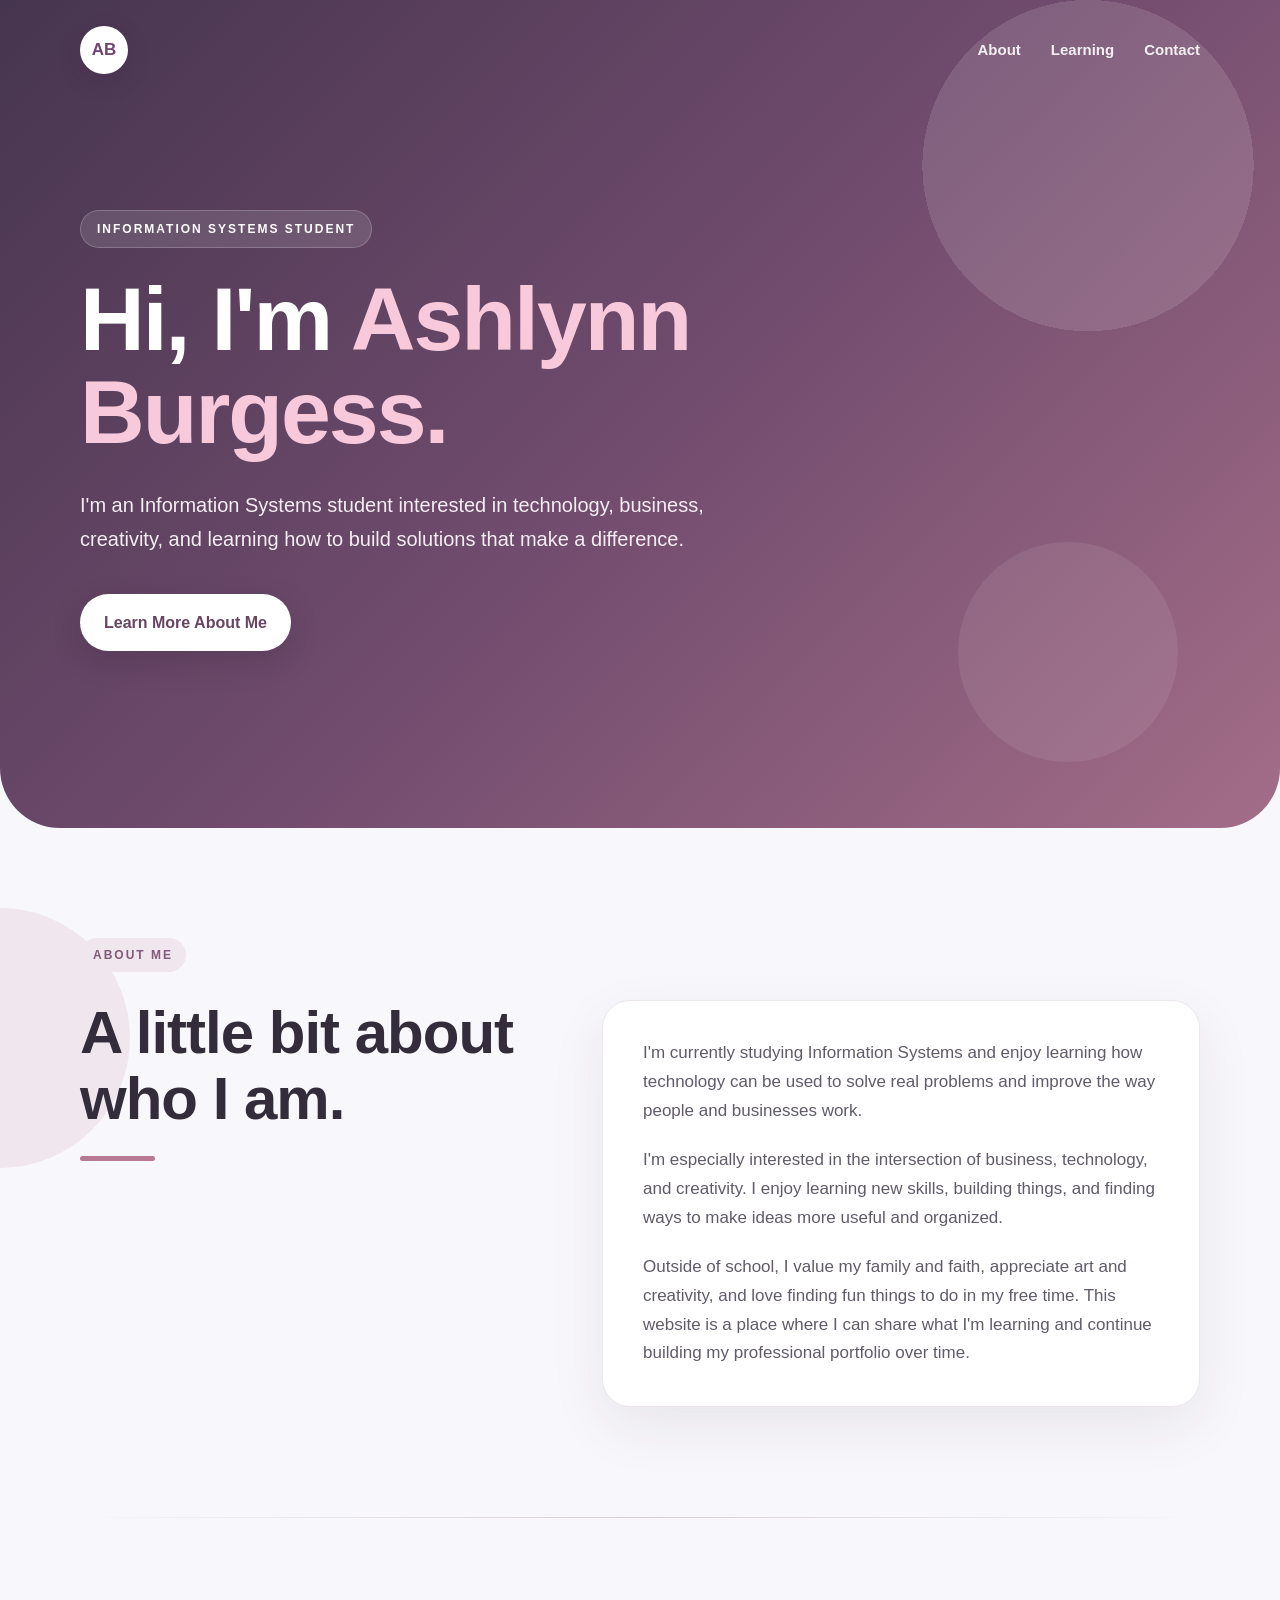
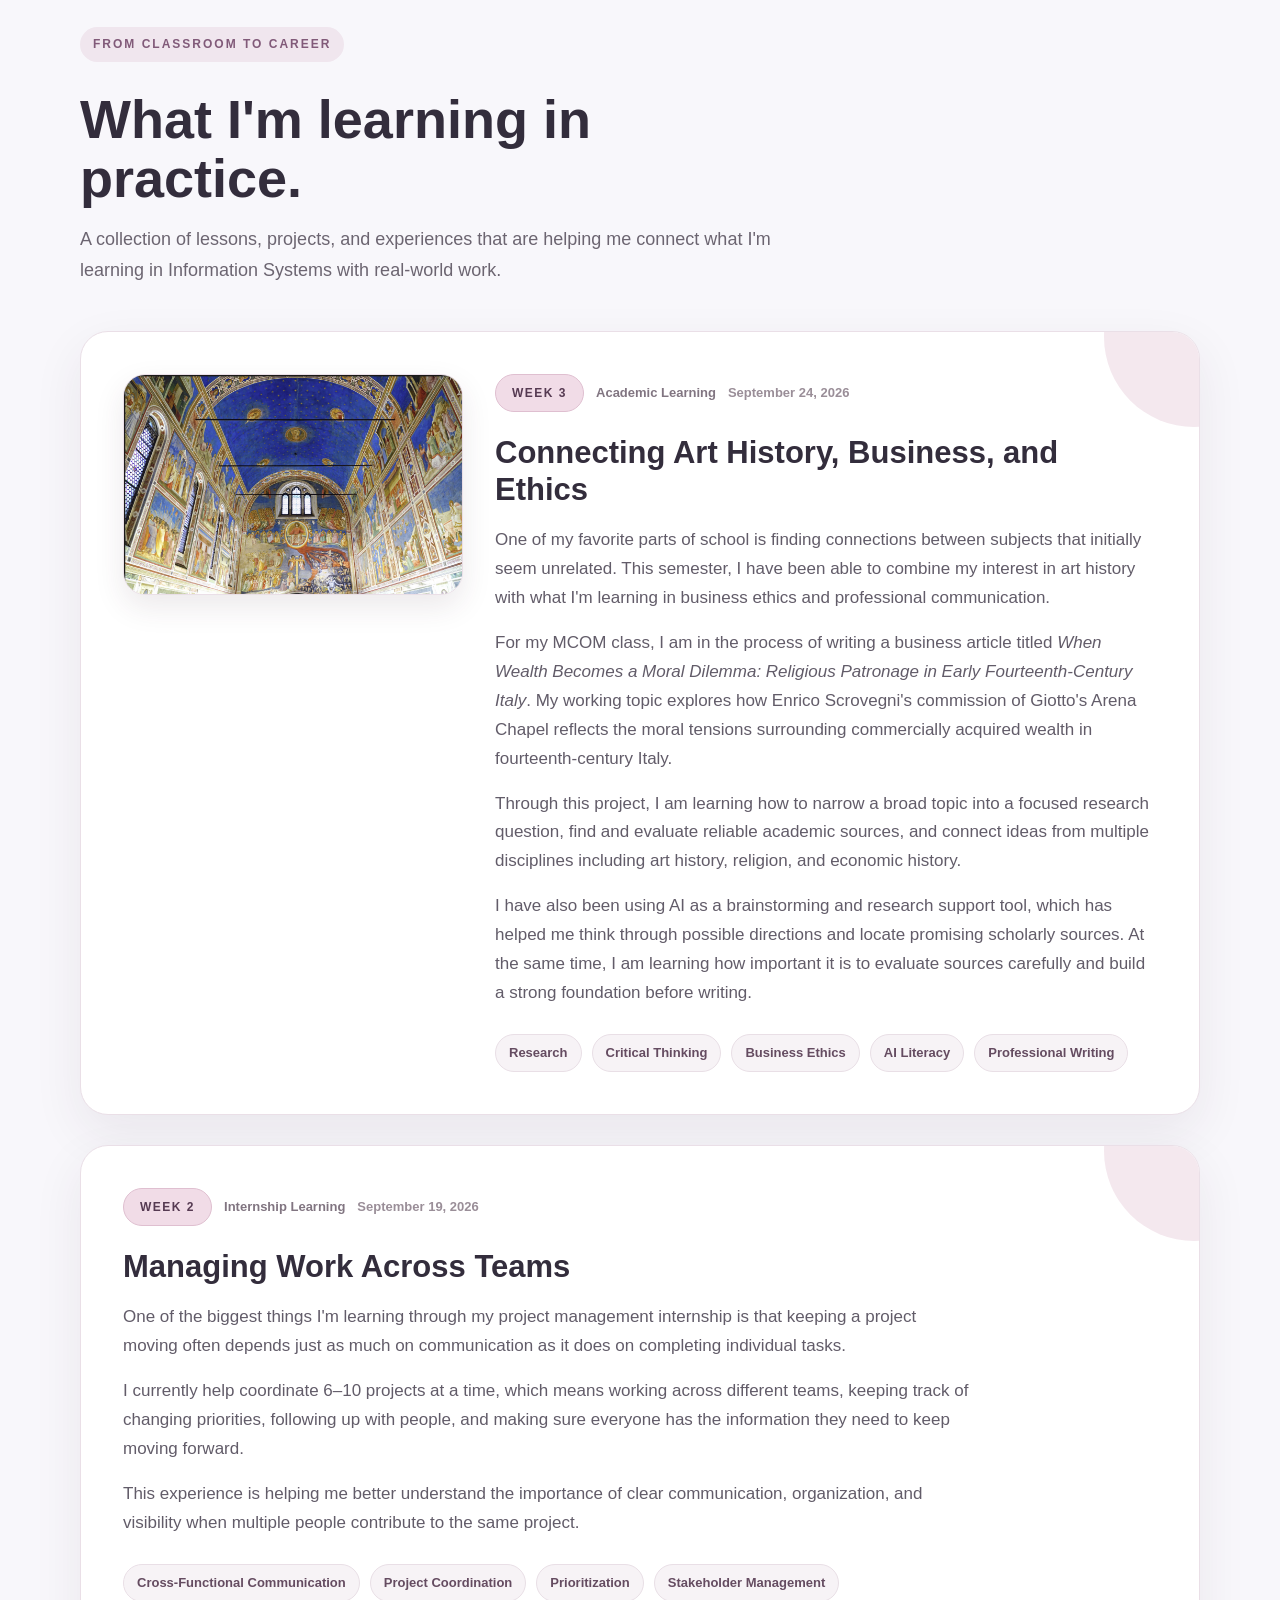
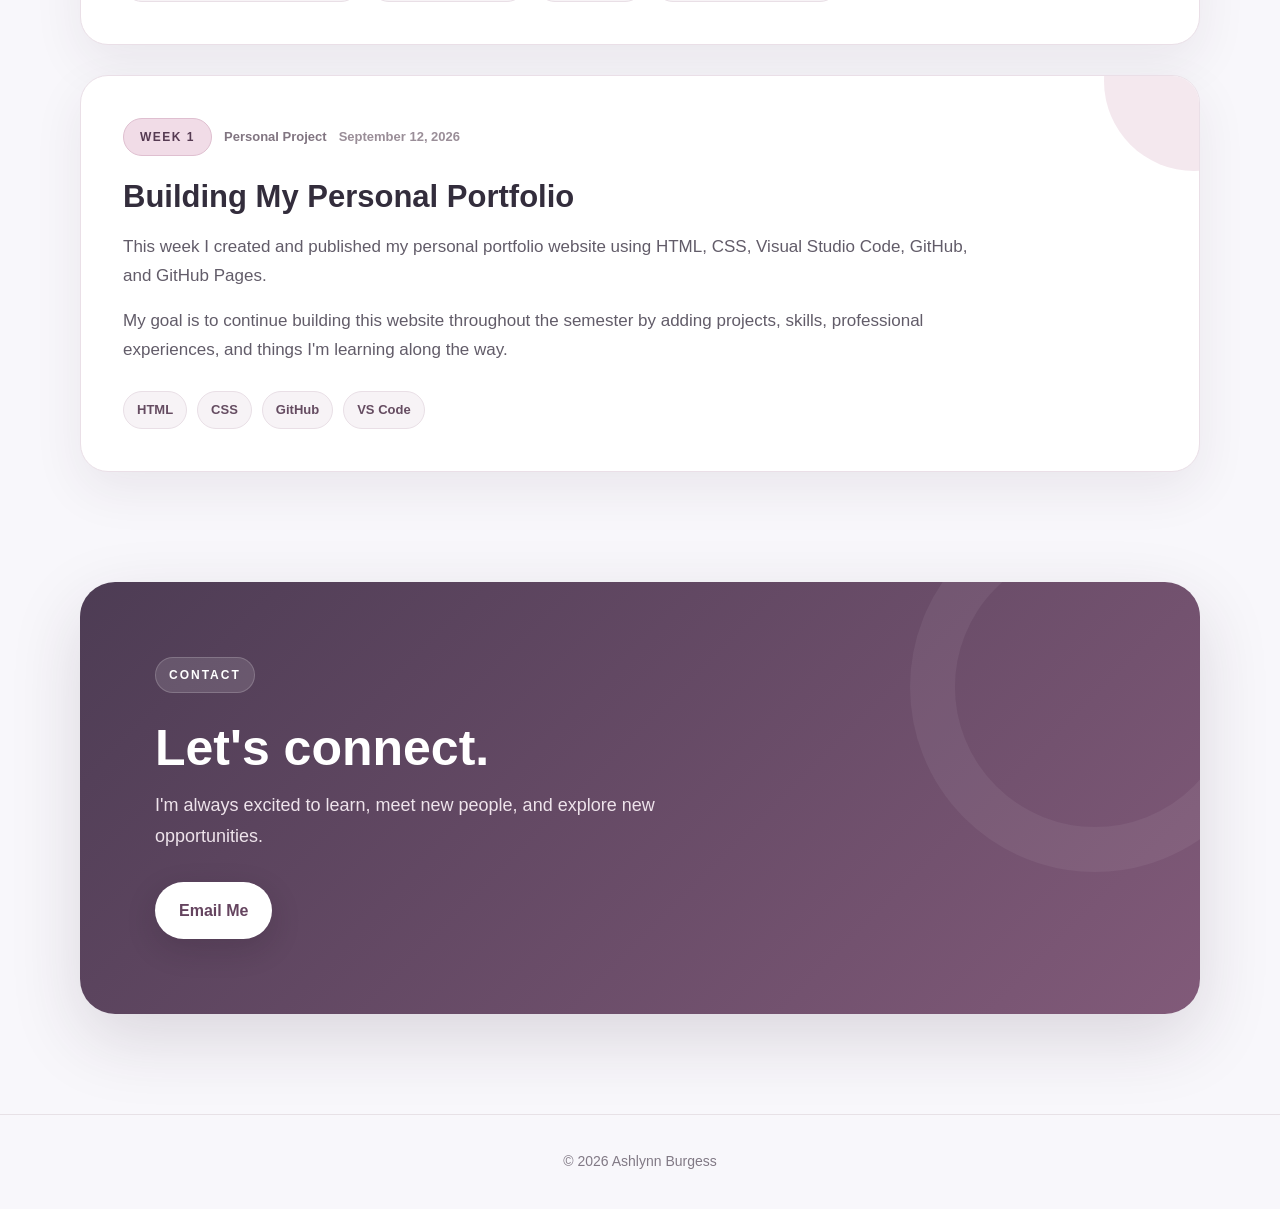
==== commit 159984b2: "Add week 3 update with image and dates" ====
--- a/index.html
+++ b/index.html
@@ -110,7 +110,7 @@
                 <article class="learning-card featured-card">
 
                     <div class="learning-card-image">
-                        <img src="images/arena-chapel.jpg" alt="Interior of Giotto's Arena Chapel in Padua, Italy">
+                        <img src="images/arena-chapel.png" alt="Interior of Giotto's Arena Chapel in Padua, Italy">
                     </div>
 
                     <div class="learning-card-content">
@@ -132,7 +132,7 @@
                         </p>
 
                         <p>
-                            For my MCOM class, I am researching a business article
+                            For my MCOM class, I am in the process of writing a business article
                             titled <em>When Wealth Becomes a Moral Dilemma:
                             Religious Patronage in Early Fourteenth-Century Italy</em>.
                             My working topic explores how Enrico Scrovegni's
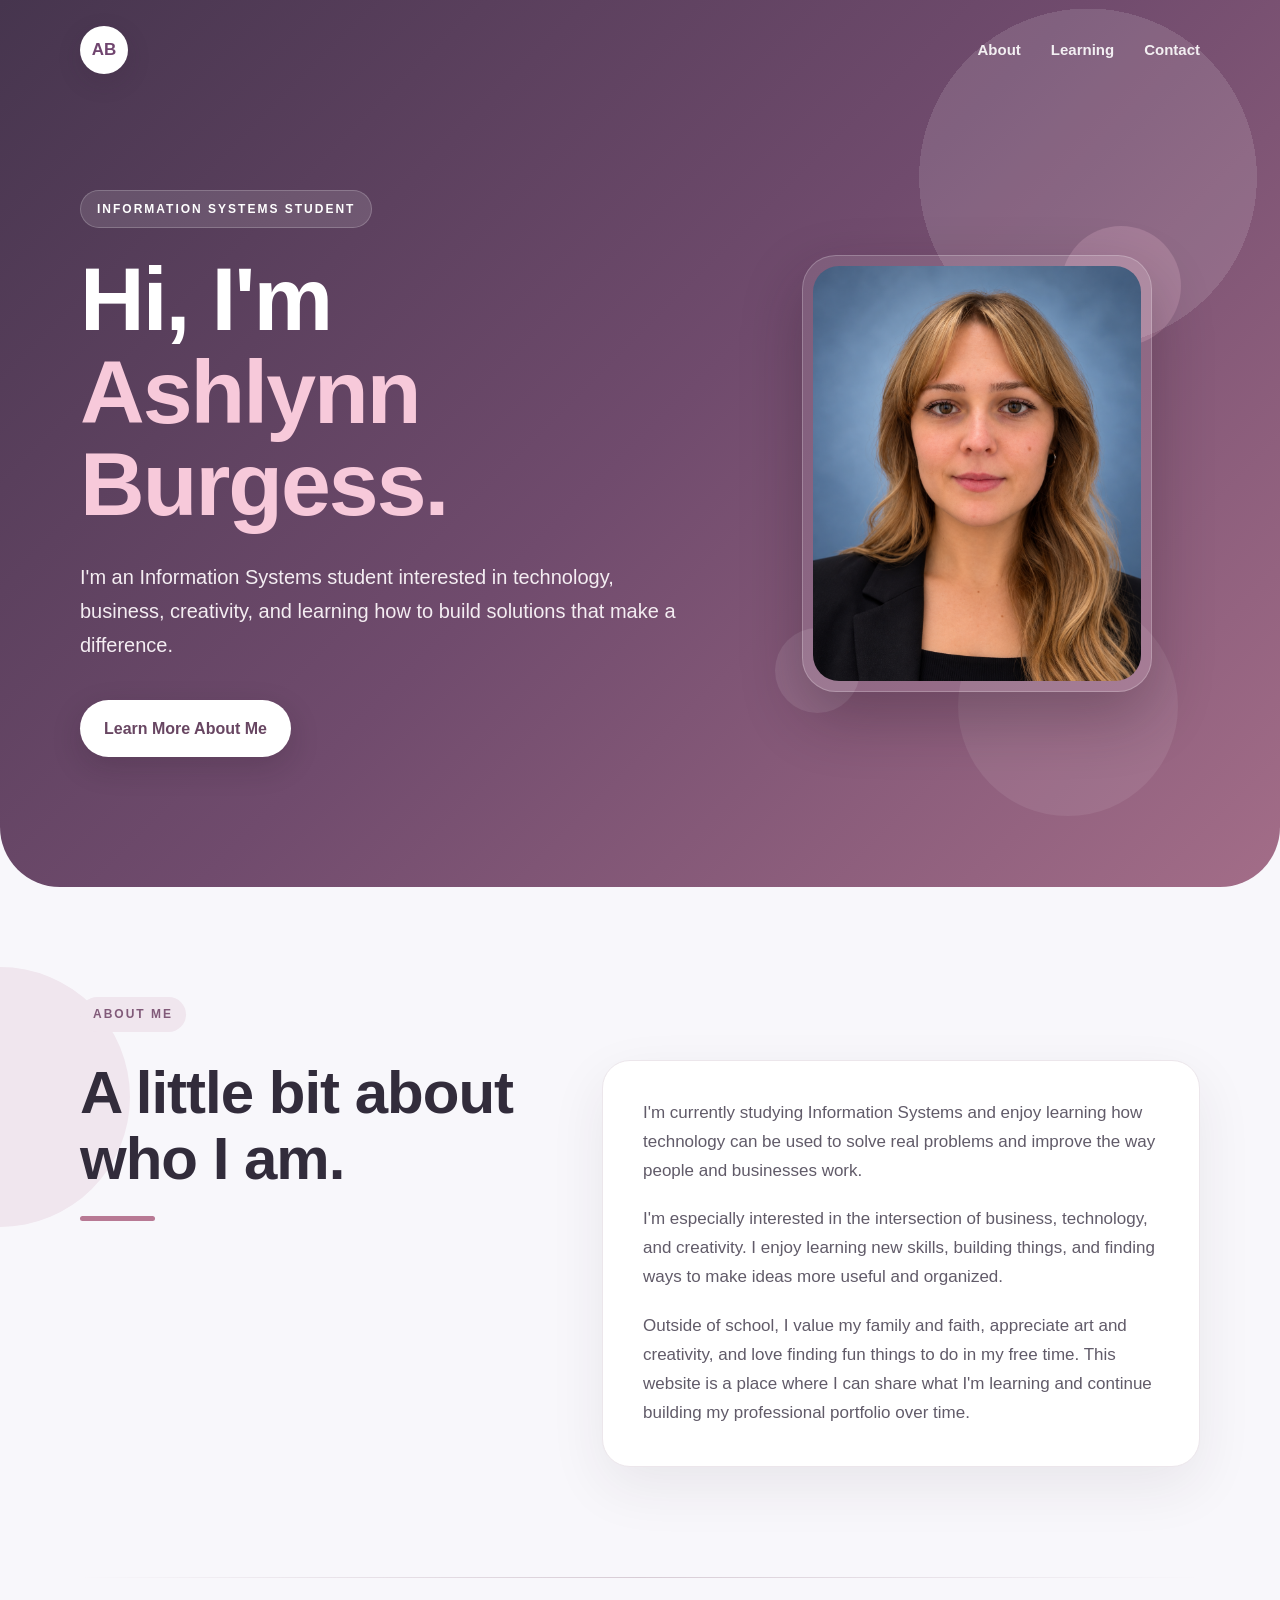
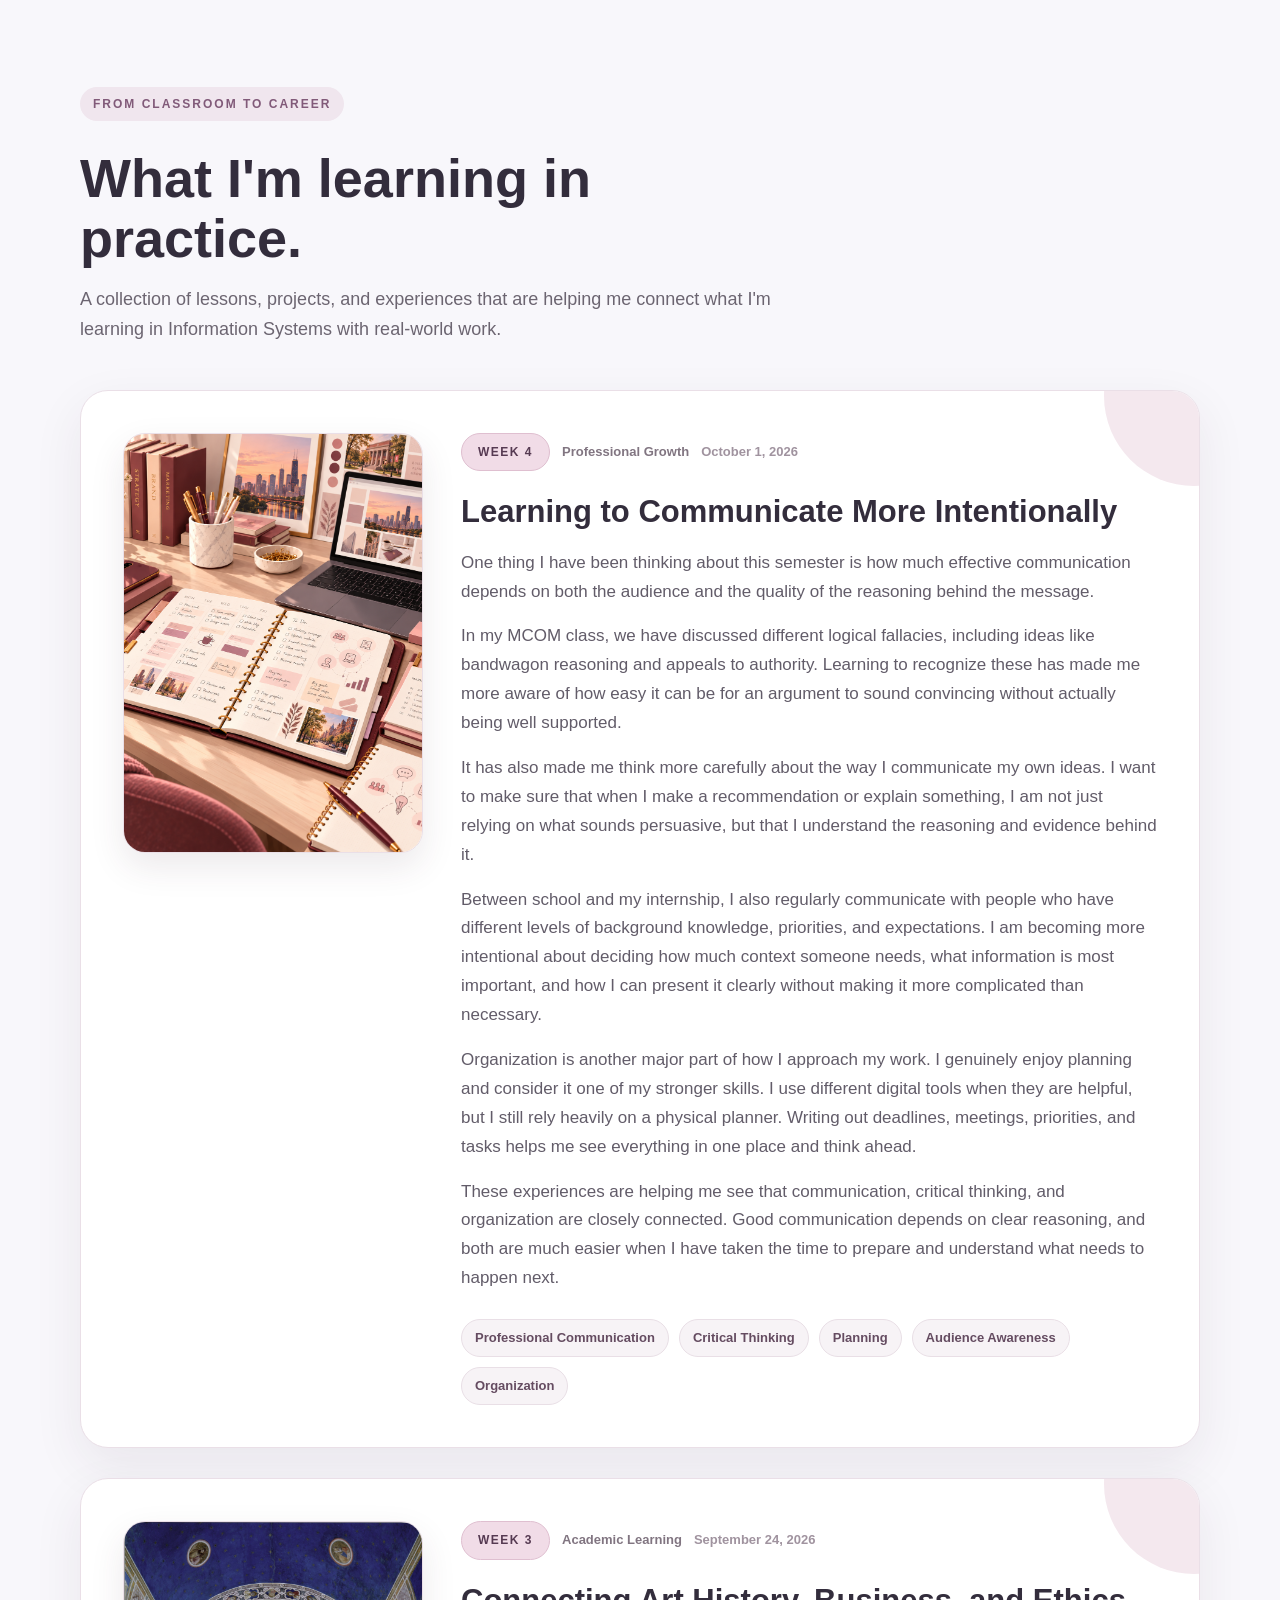
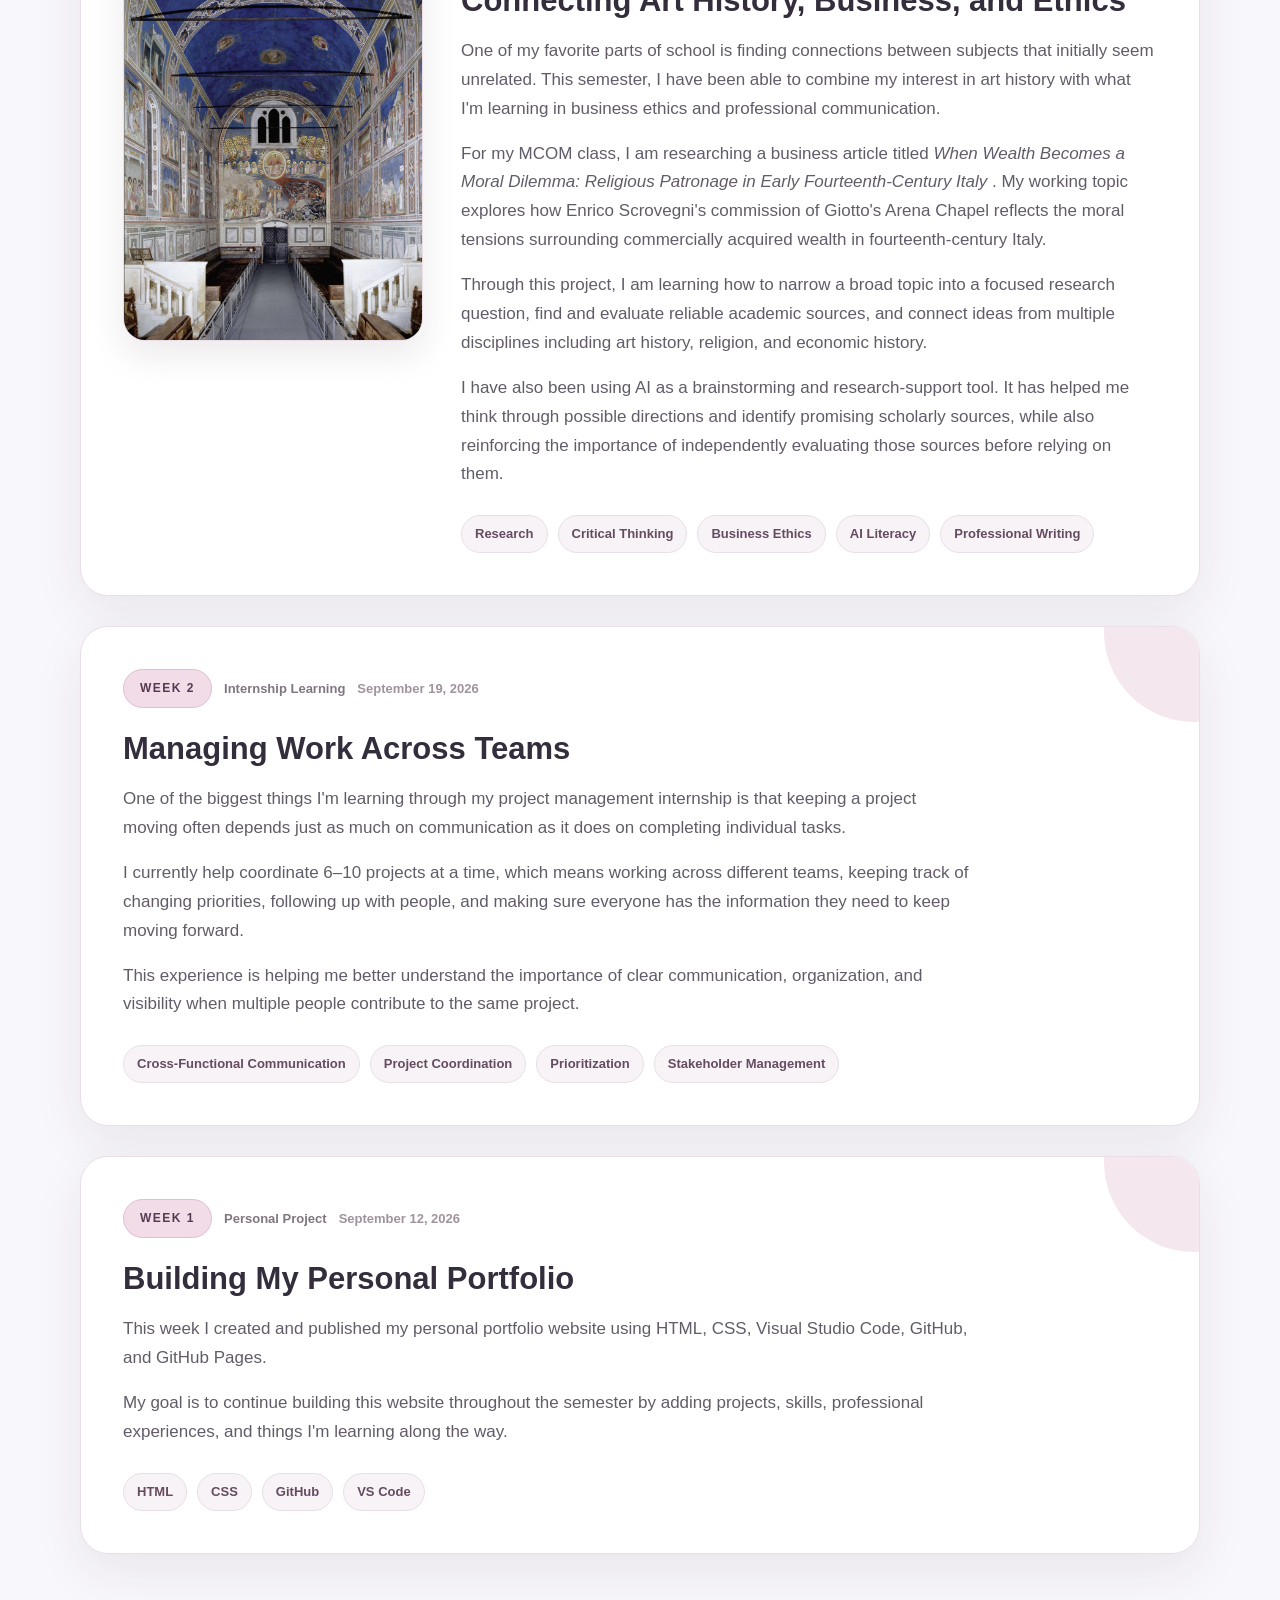
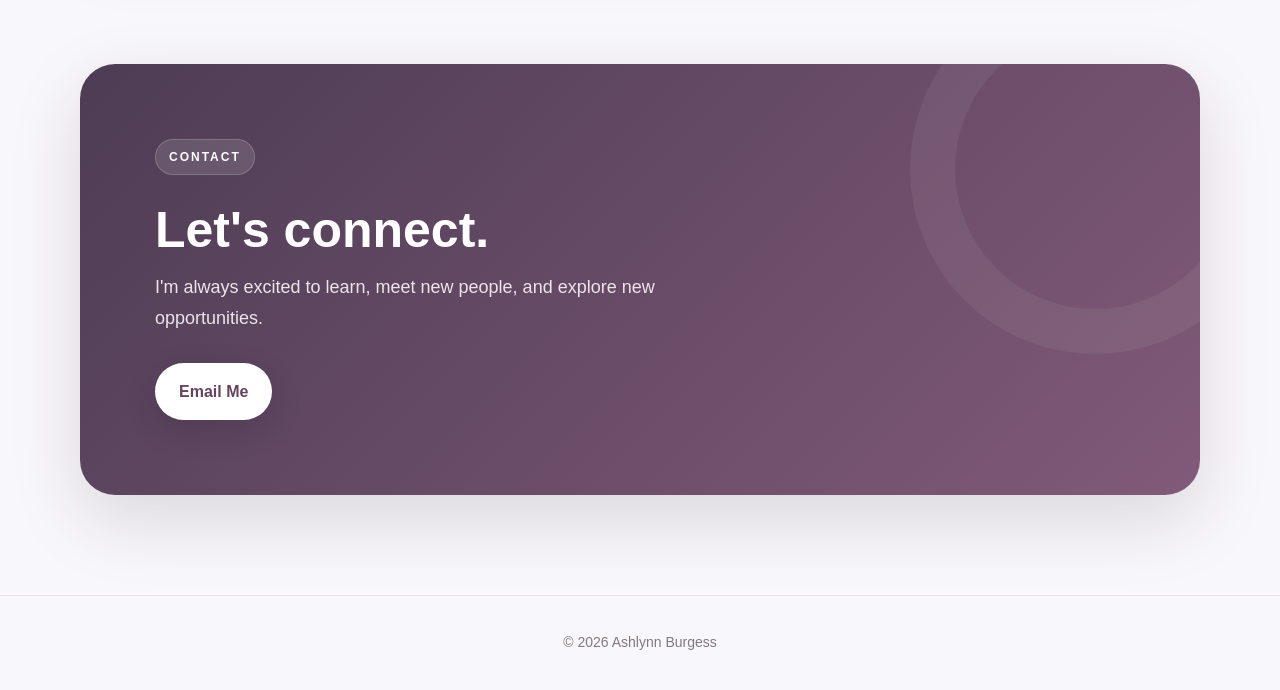
==== commit 62d77c58: "Add portrait and week 4 update" ====
--- a/index.html
+++ b/index.html
@@ -4,40 +4,74 @@
 <head>
     <meta charset="UTF-8">
     <meta name="viewport" content="width=device-width, initial-scale=1.0">
+
     <title>Ashlynn Burgess | Portfolio</title>
+
     <link rel="stylesheet" href="styles.css">
 </head>
 
 <body>
 
-    <!-- HERO -->
+    <!-- =========================
+         HERO
+    ========================== -->
+
     <header class="hero">
 
         <nav class="nav">
-            <div class="logo">AB</div>
+
+            <div class="logo">
+                AB
+            </div>
 
             <div class="nav-links">
                 <a href="#about">About</a>
                 <a href="#learning">Learning</a>
                 <a href="#contact">Contact</a>
             </div>
+
         </nav>
 
-        <div class="hero-content">
-            <p class="eyebrow">INFORMATION SYSTEMS STUDENT</p>
-
-            <h1>
-                Hi, I'm
-                <span>Ashlynn Burgess.</span>
-            </h1>
-
-            <p class="hero-description">
-                I'm an Information Systems student interested in technology,
-                business, creativity, and learning how to build solutions that
-                make a difference.
-            </p>
-
-            <a href="#about" class="button">Learn More About Me</a>
+
+        <div class="hero-content hero-grid">
+
+            <div class="hero-text">
+
+                <p class="eyebrow">
+                    INFORMATION SYSTEMS STUDENT
+                </p>
+
+                <h1>
+                    Hi, I'm
+                    <span>Ashlynn Burgess.</span>
+                </h1>
+
+                <p class="hero-description">
+                    I'm an Information Systems student interested in technology,
+                    business, creativity, and learning how to build solutions that
+                    make a difference.
+                </p>
+
+                <a href="#about" class="button">
+                    Learn More About Me
+                </a>
+
+            </div>
+
+
+            <div class="hero-photo">
+
+                <div class="hero-photo-frame">
+
+                    <img
+                        src="images/portrait.png"
+                        alt="Professional portrait of Ashlynn Burgess"
+                    >
+
+                </div>
+
+            </div>
+
         </div>
 
     </header>
@@ -45,7 +79,10 @@
 
     <main>
 
-        <!-- ABOUT -->
+        <!-- =========================
+             ABOUT
+        ========================== -->
+
         <section class="about section" id="about">
 
             <div class="section-label">
@@ -55,10 +92,16 @@
             <div class="about-grid">
 
                 <div class="about-heading">
-                    <h2>A little bit about who I am.</h2>
+
+                    <h2>
+                        A little bit about who I am.
+                    </h2>
+
                 </div>
 
+
                 <div class="about-text">
+
                     <p>
                         I'm currently studying Information Systems and enjoy
                         learning how technology can be used to solve real problems
@@ -79,6 +122,7 @@
                         I'm learning and continue building my professional portfolio
                         over time.
                     </p>
+
                 </div>
 
             </div>
@@ -86,42 +130,186 @@
         </section>
 
 
-        <!-- CLASSROOM TO CAREER -->
+        <!-- =========================
+             CLASSROOM TO CAREER
+        ========================== -->
+
         <section class="learning section" id="learning">
 
             <div class="section-label">
                 FROM CLASSROOM TO CAREER
             </div>
 
+
             <div class="learning-intro">
-                <h2>What I'm learning in practice.</h2>
+
+                <h2>
+                    What I'm learning in practice.
+                </h2>
 
                 <p>
                     A collection of lessons, projects, and experiences that are
                     helping me connect what I'm learning in Information Systems
                     with real-world work.
                 </p>
+
             </div>
 
 
             <div class="learning-grid">
 
-                <!-- WEEK 3 -->
+                <!-- =========================
+                     WEEK 4
+                ========================== -->
+
                 <article class="learning-card featured-card">
 
                     <div class="learning-card-image">
-                        <img src="images/arena-chapel.png" alt="Interior of Giotto's Arena Chapel in Padua, Italy">
-                    </div>
+
+                        <img
+                            src="images/week4-planning.png"
+                            alt="Illustrated professional workspace with planner, laptop, and organizational tools"
+                        >
+
+                    </div>
+
 
                     <div class="learning-card-content">
 
                         <div class="week-row">
-                            <span class="week">WEEK 3</span>
-                            <span class="entry-type">Academic Learning</span>
-                            <span class="entry-date">September 24, 2026</span>
+
+                            <span class="week">
+                                WEEK 4
+                            </span>
+
+                            <span class="entry-type">
+                                Professional Growth
+                            </span>
+
+                            <span class="entry-date">
+                                October 1, 2026
+                            </span>
+
                         </div>
 
-                        <h3>Connecting Art History, Business, and Ethics</h3>
+
+                        <h3>
+                            Learning to Communicate More Intentionally
+                        </h3>
+
+
+                        <p>
+                            One thing I have been thinking about this semester is
+                            how much effective communication depends on both the
+                            audience and the quality of the reasoning behind the
+                            message.
+                        </p>
+
+
+                        <p>
+                            In my MCOM class, we have discussed different logical
+                            fallacies, including ideas like bandwagon reasoning and
+                            appeals to authority. Learning to recognize these has
+                            made me more aware of how easy it can be for an argument
+                            to sound convincing without actually being well
+                            supported.
+                        </p>
+
+
+                        <p>
+                            It has also made me think more carefully about the way
+                            I communicate my own ideas. I want to make sure that
+                            when I make a recommendation or explain something, I am
+                            not just relying on what sounds persuasive, but that I
+                            understand the reasoning and evidence behind it.
+                        </p>
+
+
+                        <p>
+                            Between school and my internship, I also regularly
+                            communicate with people who have different levels of
+                            background knowledge, priorities, and expectations.
+                            I am becoming more intentional about deciding how much
+                            context someone needs, what information is most important,
+                            and how I can present it clearly without making it more
+                            complicated than necessary.
+                        </p>
+
+
+                        <p>
+                            Organization is another major part of how I approach my
+                            work. I genuinely enjoy planning and consider it one of
+                            my stronger skills. I use different digital tools when
+                            they are helpful, but I still rely heavily on a physical
+                            planner. Writing out deadlines, meetings, priorities,
+                            and tasks helps me see everything in one place and think
+                            ahead.
+                        </p>
+
+
+                        <p>
+                            These experiences are helping me see that communication,
+                            critical thinking, and organization are closely connected.
+                            Good communication depends on clear reasoning, and both
+                            are much easier when I have taken the time to prepare
+                            and understand what needs to happen next.
+                        </p>
+
+
+                        <div class="skills-row">
+
+                            <span>Professional Communication</span>
+                            <span>Critical Thinking</span>
+                            <span>Planning</span>
+                            <span>Audience Awareness</span>
+                            <span>Organization</span>
+
+                        </div>
+
+                    </div>
+
+                </article>
+
+
+                <!-- =========================
+                     WEEK 3
+                ========================== -->
+
+                <article class="learning-card featured-card">
+
+                    <div class="learning-card-image">
+
+                        <img
+                            src="images/arena-chapel.png"
+                            alt="Interior of Giotto's Arena Chapel in Padua, Italy"
+                        >
+
+                    </div>
+
+
+                    <div class="learning-card-content">
+
+                        <div class="week-row">
+
+                            <span class="week">
+                                WEEK 3
+                            </span>
+
+                            <span class="entry-type">
+                                Academic Learning
+                            </span>
+
+                            <span class="entry-date">
+                                September 24, 2026
+                            </span>
+
+                        </div>
+
+
+                        <h3>
+                            Connecting Art History, Business, and Ethics
+                        </h3>
+
 
                         <p>
                             One of my favorite parts of school is finding
@@ -131,39 +319,48 @@
                             business ethics and professional communication.
                         </p>
 
-                        <p>
-                            For my MCOM class, I am in the process of writing a business article
-                            titled <em>When Wealth Becomes a Moral Dilemma:
-                            Religious Patronage in Early Fourteenth-Century Italy</em>.
+
+                        <p>
+                            For my MCOM class, I am researching a business article
+                            titled
+                            <em>
+                                When Wealth Becomes a Moral Dilemma:
+                                Religious Patronage in Early Fourteenth-Century Italy
+                            </em>.
                             My working topic explores how Enrico Scrovegni's
                             commission of Giotto's Arena Chapel reflects the moral
                             tensions surrounding commercially acquired wealth in
                             fourteenth-century Italy.
                         </p>
 
-                        <p>
-                            Through this project, I am learning how to narrow a broad
-                            topic into a focused research question, find and evaluate
-                            reliable academic sources, and connect ideas from
-                            multiple disciplines including art history, religion,
-                            and economic history.
-                        </p>
-
-                        <p>
-                            I have also been using AI as a brainstorming and research
-                            support tool, which has helped me think through possible
-                            directions and locate promising scholarly sources.
-                            At the same time, I am learning how important it is to
-                            evaluate sources carefully and build a strong foundation
-                            before writing.
-                        </p>
+
+                        <p>
+                            Through this project, I am learning how to narrow a
+                            broad topic into a focused research question, find and
+                            evaluate reliable academic sources, and connect ideas
+                            from multiple disciplines including art history,
+                            religion, and economic history.
+                        </p>
+
+
+                        <p>
+                            I have also been using AI as a brainstorming and
+                            research-support tool. It has helped me think through
+                            possible directions and identify promising scholarly
+                            sources, while also reinforcing the importance of
+                            independently evaluating those sources before relying
+                            on them.
+                        </p>
+
 
                         <div class="skills-row">
+
                             <span>Research</span>
                             <span>Critical Thinking</span>
                             <span>Business Ethics</span>
                             <span>AI Literacy</span>
                             <span>Professional Writing</span>
+
                         </div>
 
                     </div>
@@ -171,57 +368,98 @@
                 </article>
 
 
-                <!-- WEEK 2 -->
+                <!-- =========================
+                     WEEK 2
+                ========================== -->
+
                 <article class="learning-card">
 
                     <div class="week-row">
-                        <span class="week">WEEK 2</span>
-                        <span class="entry-type">Internship Learning</span>
-                        <span class="entry-date">September 19, 2026</span>
-                    </div>
-
-                    <h3>Managing Work Across Teams</h3>
+
+                        <span class="week">
+                            WEEK 2
+                        </span>
+
+                        <span class="entry-type">
+                            Internship Learning
+                        </span>
+
+                        <span class="entry-date">
+                            September 19, 2026
+                        </span>
+
+                    </div>
+
+
+                    <h3>
+                        Managing Work Across Teams
+                    </h3>
+
 
                     <p>
                         One of the biggest things I'm learning through my project
-                        management internship is that keeping a project moving often
-                        depends just as much on communication as it does on completing
-                        individual tasks.
-                    </p>
-
-                    <p>
-                        I currently help coordinate 6–10 projects at a time, which
-                        means working across different teams, keeping track of changing
-                        priorities, following up with people, and making sure everyone
-                        has the information they need to keep moving forward.
-                    </p>
-
-                    <p>
-                        This experience is helping me better understand the importance
-                        of clear communication, organization, and visibility when
-                        multiple people contribute to the same project.
-                    </p>
+                        management internship is that keeping a project moving
+                        often depends just as much on communication as it does on
+                        completing individual tasks.
+                    </p>
+
+
+                    <p>
+                        I currently help coordinate 6–10 projects at a time,
+                        which means working across different teams, keeping track
+                        of changing priorities, following up with people, and
+                        making sure everyone has the information they need to keep
+                        moving forward.
+                    </p>
+
+
+                    <p>
+                        This experience is helping me better understand the
+                        importance of clear communication, organization, and
+                        visibility when multiple people contribute to the same
+                        project.
+                    </p>
+
 
                     <div class="skills-row">
+
                         <span>Cross-Functional Communication</span>
                         <span>Project Coordination</span>
                         <span>Prioritization</span>
                         <span>Stakeholder Management</span>
+
                     </div>
 
                 </article>
 
 
-                <!-- WEEK 1 -->
+                <!-- =========================
+                     WEEK 1
+                ========================== -->
+
                 <article class="learning-card">
 
                     <div class="week-row">
-                        <span class="week">WEEK 1</span>
-                        <span class="entry-type">Personal Project</span>
-                        <span class="entry-date">September 12, 2026</span>
-                    </div>
-
-                    <h3>Building My Personal Portfolio</h3>
+
+                        <span class="week">
+                            WEEK 1
+                        </span>
+
+                        <span class="entry-type">
+                            Personal Project
+                        </span>
+
+                        <span class="entry-date">
+                            September 12, 2026
+                        </span>
+
+                    </div>
+
+
+                    <h3>
+                        Building My Personal Portfolio
+                    </h3>
+
 
                     <p>
                         This week I created and published my personal portfolio
@@ -229,17 +467,21 @@
                         GitHub Pages.
                     </p>
 
-                    <p>
-                        My goal is to continue building this website throughout the
-                        semester by adding projects, skills, professional experiences,
-                        and things I'm learning along the way.
-                    </p>
+
+                    <p>
+                        My goal is to continue building this website throughout
+                        the semester by adding projects, skills, professional
+                        experiences, and things I'm learning along the way.
+                    </p>
+
 
                     <div class="skills-row">
+
                         <span>HTML</span>
                         <span>CSS</span>
                         <span>GitHub</span>
                         <span>VS Code</span>
+
                     </div>
 
                 </article>
@@ -249,21 +491,29 @@
         </section>
 
 
-        <!-- CONTACT -->
+        <!-- =========================
+             CONTACT
+        ========================== -->
+
         <section class="contact section" id="contact">
 
             <div class="section-label">
                 CONTACT
             </div>
 
-            <h2>Let's connect.</h2>
+            <h2>
+                Let's connect.
+            </h2>
 
             <p>
                 I'm always excited to learn, meet new people, and explore new
                 opportunities.
             </p>
 
-            <a href="mailto:ashnsanger@gmail.com" class="button secondary">
+            <a
+                href="mailto:ashnsanger@gmail.com"
+                class="button secondary"
+            >
                 Email Me
             </a>
 
@@ -273,7 +523,11 @@
 
 
     <footer>
-        <p>© 2026 Ashlynn Burgess</p>
+
+        <p>
+            © 2026 Ashlynn Burgess
+        </p>
+
     </footer>
 
 </body>
--- a/styles.css
+++ b/styles.css
@@ -14,8 +14,11 @@
 
 body {
     font-family: "Segoe UI", Arial, sans-serif;
+
     background: #f8f7fb;
+
     color: #252331;
+
     line-height: 1.7;
 }
 
@@ -24,8 +27,8 @@
 }
 
 img {
+    display: block;
     max-width: 100%;
-    display: block;
 }
 
 
@@ -35,43 +38,68 @@
 
 .nav {
     max-width: 1180px;
+
     margin: 0 auto;
+
     padding: 26px 30px;
+
     display: flex;
+
     justify-content: space-between;
+
     align-items: center;
 }
 
 .logo {
     width: 48px;
     height: 48px;
+
     display: flex;
+
     align-items: center;
+
     justify-content: center;
+
     border-radius: 50%;
+
     background: #ffffff;
+
     color: #70456f;
+
     font-weight: 700;
+
     font-size: 17px;
-    box-shadow: 0 8px 24px rgba(57, 32, 56, 0.15);
+
+    box-shadow:
+        0 8px 24px
+        rgba(57, 32, 56, 0.15);
 }
 
 .nav-links {
     display: flex;
+
     gap: 30px;
 }
 
 .nav-links a {
     text-decoration: none;
+
     color: #ffffff;
+
     font-size: 15px;
+
     font-weight: 600;
+
     opacity: 0.9;
-    transition: 0.2s ease;
+
+    transition:
+        opacity 0.2s ease,
+        transform 0.2s ease;
 }
 
 .nav-links a:hover {
     opacity: 1;
+
     transform: translateY(-1px);
 }
 
@@ -82,7 +110,9 @@
 
 .hero {
     min-height: 92vh;
+
     color: #ffffff;
+
     background:
         radial-gradient(
             circle at 85% 20%,
@@ -90,53 +120,104 @@
             rgba(255, 255, 255, 0.12) 13%,
             transparent 13%
         ),
+
         linear-gradient(
             135deg,
             #46354e 0%,
             #704b6d 50%,
             #a36d88 100%
         );
-    position: relative;
+
+    position: relative;
+
     border-bottom-left-radius: 60px;
+
     border-bottom-right-radius: 60px;
 }
 
 .hero::after {
     content: "";
+
     position: absolute;
+
     width: 220px;
     height: 220px;
+
     border-radius: 50%;
-    background: rgba(255, 255, 255, 0.08);
+
+    background:
+        rgba(255, 255, 255, 0.08);
+
     right: 8%;
+
     bottom: 8%;
 }
 
 .hero-content {
     max-width: 1180px;
+
     margin: 0 auto;
-    padding: 110px 30px 150px;
-    position: relative;
+
+    padding: 90px 30px 130px;
+
+    position: relative;
+
     z-index: 2;
 }
+
+
+/* HERO GRID */
+
+.hero-grid {
+    display: grid;
+
+    grid-template-columns:
+        1.15fr 0.85fr;
+
+    gap: 70px;
+
+    align-items: center;
+}
+
+.hero-text {
+    min-width: 0;
+}
+
+
+/* HERO TEXT */
 
 .eyebrow {
     display: inline-block;
-    background: rgba(255, 255, 255, 0.12);
-    border: 1px solid rgba(255, 255, 255, 0.2);
+
+    background:
+        rgba(255, 255, 255, 0.12);
+
+    border:
+        1px solid rgba(255, 255, 255, 0.2);
+
     border-radius: 999px;
+
     padding: 8px 16px;
+
     margin-bottom: 25px;
+
     font-size: 12px;
+
     letter-spacing: 2px;
+
     font-weight: 700;
 }
 
 .hero h1 {
-    font-size: clamp(56px, 7vw, 95px);
+    font-size:
+        clamp(56px, 7vw, 92px);
+
     line-height: 1.03;
-    max-width: 950px;
+
+    max-width: 800px;
+
     letter-spacing: -2px;
+
     margin-bottom: 30px;
 }
 
@@ -145,10 +226,105 @@
 }
 
 .hero-description {
-    max-width: 690px;
+    max-width: 650px;
+
     color: #f4edf2;
+
     font-size: 20px;
+
     margin-bottom: 38px;
+}
+
+
+/* =========================
+   HERO PORTRAIT
+========================= */
+
+.hero-photo {
+    display: flex;
+
+    justify-content: center;
+
+    align-items: center;
+
+    position: relative;
+}
+
+.hero-photo-frame {
+    position: relative;
+
+    width: 100%;
+
+    max-width: 350px;
+
+    aspect-ratio: 4 / 5;
+
+    border-radius: 34px;
+
+    padding: 10px;
+
+    background:
+        rgba(255, 255, 255, 0.10);
+
+    border:
+        1px solid
+        rgba(255, 255, 255, 0.22);
+
+    box-shadow:
+        0 25px 60px
+        rgba(31, 17, 30, 0.28);
+}
+
+.hero-photo-frame::before {
+    content: "";
+
+    position: absolute;
+
+    width: 120px;
+    height: 120px;
+
+    border-radius: 50%;
+
+    background:
+        rgba(247, 201, 218, 0.20);
+
+    top: -30px;
+
+    right: -30px;
+
+    z-index: -1;
+}
+
+.hero-photo-frame::after {
+    content: "";
+
+    position: absolute;
+
+    width: 85px;
+    height: 85px;
+
+    border-radius: 50%;
+
+    background:
+        rgba(255, 255, 255, 0.10);
+
+    bottom: -22px;
+
+    left: -28px;
+
+    z-index: -1;
+}
+
+.hero-photo-frame img {
+    width: 100%;
+
+    height: 100%;
+
+    object-fit: cover;
+
+    object-position: center;
+
+    border-radius: 26px;
 }
 
 
@@ -158,41 +334,66 @@
 
 .button {
     display: inline-block;
+
     text-decoration: none;
+
     padding: 15px 24px;
+
     border-radius: 999px;
+
     background: #ffffff;
+
     color: #684662;
+
     font-weight: 700;
-    box-shadow: 0 10px 30px rgba(32, 17, 31, 0.17);
-    transition: transform 0.2s ease, box-shadow 0.2s ease;
+
+    box-shadow:
+        0 10px 30px
+        rgba(32, 17, 31, 0.17);
+
+    transition:
+        transform 0.2s ease,
+        box-shadow 0.2s ease;
 }
 
 .button:hover {
     transform: translateY(-3px);
-    box-shadow: 0 14px 35px rgba(32, 17, 31, 0.24);
-}
-
-
-/* =========================
-   GENERAL SECTION STYLING
+
+    box-shadow:
+        0 14px 35px
+        rgba(32, 17, 31, 0.24);
+}
+
+
+/* =========================
+   GENERAL SECTIONS
 ========================= */
 
 .section {
     max-width: 1180px;
+
     margin: 0 auto;
+
     padding: 110px 30px;
 }
 
 .section-label {
     display: inline-block;
+
     color: #815a79;
+
     background: #f0e6ee;
+
     padding: 7px 13px;
+
     border-radius: 999px;
+
     font-size: 12px;
+
     letter-spacing: 2px;
+
     font-weight: 700;
+
     margin-bottom: 28px;
 }
 
@@ -207,52 +408,82 @@
 
 .about::before {
     content: "";
+
     position: absolute;
+
     width: 260px;
     height: 260px;
+
     border-radius: 50%;
+
     background: #f0e6ee;
+
     left: -180px;
+
     top: 80px;
+
     z-index: -1;
 }
 
 .about-grid {
     display: grid;
-    grid-template-columns: 0.85fr 1.15fr;
+
+    grid-template-columns:
+        0.85fr 1.15fr;
+
     gap: 80px;
+
     align-items: start;
 }
 
 .about h2 {
-    font-size: clamp(38px, 5vw, 60px);
+    font-size:
+        clamp(38px, 5vw, 60px);
+
     line-height: 1.1;
+
     letter-spacing: -1px;
+
     color: #322c3b;
+
     position: relative;
 }
 
 .about h2::after {
     content: "";
+
     display: block;
+
     width: 75px;
     height: 5px;
+
     background: #b87994;
+
     border-radius: 10px;
+
     margin-top: 24px;
 }
 
 .about-text {
     background: #ffffff;
-    border: 1px solid #ece6eb;
+
+    border:
+        1px solid #ece6eb;
+
     border-radius: 28px;
+
     padding: 38px 40px;
-    box-shadow: 0 20px 55px rgba(54, 37, 53, 0.08);
+
+    box-shadow:
+        0 20px 55px
+        rgba(54, 37, 53, 0.08);
 }
 
 .about-text p {
     color: #615b69;
+
     font-size: 17px;
+
     margin-bottom: 20px;
 }
 
@@ -271,39 +502,54 @@
 
 .learning::before {
     content: "";
+
     position: absolute;
+
     left: 30px;
+
     right: 30px;
+
     top: 0;
+
     height: 1px;
-    background: linear-gradient(
-        90deg,
-        transparent,
-        #d8ccd5,
-        transparent
-    );
+
+    background:
+        linear-gradient(
+            90deg,
+            transparent,
+            #d8ccd5,
+            transparent
+        );
 }
 
 .learning-intro {
     max-width: 720px;
+
     margin-bottom: 45px;
 }
 
 .learning-intro h2 {
-    font-size: clamp(36px, 5vw, 54px);
+    font-size:
+        clamp(36px, 5vw, 54px);
+
     line-height: 1.1;
+
     color: #332d3c;
+
     margin-bottom: 16px;
 }
 
 .learning-intro p {
     font-size: 18px;
+
     color: #6c6571;
 }
 
 .learning-grid {
     display: grid;
+
     grid-template-columns: 1fr;
+
     gap: 30px;
 }
 
@@ -314,124 +560,206 @@
 
 .learning-card {
     position: relative;
+
     background: #ffffff;
-    border: 1px solid #eadfe7;
+
+    border:
+        1px solid #eadfe7;
+
     border-radius: 28px;
+
     padding: 42px;
-    box-shadow: 0 18px 50px rgba(64, 38, 61, 0.08);
+
+    box-shadow:
+        0 18px 50px
+        rgba(64, 38, 61, 0.08);
+
     overflow: hidden;
-    transition: transform 0.2s ease, box-shadow 0.2s ease;
+
+    transition:
+        transform 0.2s ease,
+        box-shadow 0.2s ease;
 }
 
 .learning-card:hover {
     transform: translateY(-4px);
-    box-shadow: 0 24px 60px rgba(64, 38, 61, 0.13);
+
+    box-shadow:
+        0 24px 60px
+        rgba(64, 38, 61, 0.13);
 }
 
 .learning-card::after {
     content: "";
+
     position: absolute;
+
     width: 180px;
+
     height: 180px;
+
     border-radius: 50%;
+
     background: #f4e8ee;
+
     right: -85px;
+
     top: -85px;
+
     z-index: 0;
 }
 
 .learning-card > * {
     position: relative;
+
     z-index: 2;
 }
+
+
+/* =========================
+   FEATURED IMAGE CARDS
+========================= */
+
+.featured-card {
+    display: grid;
+
+    grid-template-columns:
+        300px 1fr;
+
+    gap: 38px;
+
+    align-items: start;
+}
+
+.learning-card-image {
+    width: 100%;
+}
+
+.learning-card-image img {
+    width: 100%;
+
+    height: 420px;
+
+    object-fit: cover;
+
+    border-radius: 22px;
+
+    border:
+        1px solid #eadfe7;
+
+    box-shadow:
+        0 14px 34px
+        rgba(64, 38, 61, 0.10);
+}
+
+.learning-card-content {
+    min-width: 0;
+}
+
+
+/* =========================
+   WEEK DETAILS
+========================= */
 
 .week-row {
     display: flex;
+
     align-items: center;
+
     flex-wrap: wrap;
+
     gap: 12px;
+
     margin-bottom: 22px;
 }
 
 .week {
     display: inline-block;
+
     background: #f1dce7;
+
     color: #563a52;
-    border: 1px solid #dfbfd0;
+
+    border:
+        1px solid #dfbfd0;
+
     padding: 8px 16px;
+
     border-radius: 999px;
+
     font-size: 12px;
+
     letter-spacing: 1.5px;
+
     font-weight: 800;
 }
 
 .entry-type {
     color: #817581;
+
     font-size: 13px;
+
     font-weight: 600;
 }
 
 .entry-date {
-    color: #9a8e98;
+    color: #a0939f;
+
     font-size: 13px;
+
     font-weight: 600;
 }
 
 .learning-card h3 {
     font-size: 31px;
+
     line-height: 1.2;
+
     color: #332d3c;
+
     margin-bottom: 18px;
 }
 
 .learning-card p {
     max-width: 850px;
+
     color: #625c69;
+
     font-size: 17px;
+
     margin-bottom: 16px;
 }
+
+
+/* =========================
+   SKILLS
+========================= */
 
 .skills-row {
     display: flex;
+
     flex-wrap: wrap;
+
     gap: 10px;
+
     margin-top: 26px;
 }
 
 .skills-row span {
     background: #f7f3f6;
+
     color: #654c61;
-    border: 1px solid #e9dfe6;
+
+    border:
+        1px solid #e9dfe6;
+
     border-radius: 999px;
+
     padding: 7px 13px;
+
     font-size: 13px;
+
     font-weight: 600;
-}
-
-
-/* =========================
-   FEATURED CARD WITH IMAGE
-========================= */
-
-.featured-card {
-    display: grid;
-    grid-template-columns: 340px 1fr;
-    gap: 32px;
-    align-items: start;
-}
-
-.learning-card-image img {
-    width: 100%;
-    height: 100%;
-    max-height: 420px;
-    object-fit: cover;
-    border-radius: 22px;
-    border: 1px solid #eadfe7;
-    box-shadow: 0 12px 30px rgba(64, 38, 61, 0.10);
-}
-
-.learning-card-content {
-    min-width: 0;
 }
 
 
@@ -441,58 +769,95 @@
 
 .contact {
     max-width: 1120px;
+
     margin-bottom: 100px;
+
     border-radius: 35px;
-    background: linear-gradient(
-        135deg,
-        #4d3c54,
-        #815a79
-    );
+
+    background:
+        linear-gradient(
+            135deg,
+            #4d3c54,
+            #815a79
+        );
+
     color: #ffffff;
+
     padding: 75px;
-    box-shadow: 0 25px 70px rgba(51, 34, 51, 0.15);
-    position: relative;
+
+    box-shadow:
+        0 25px 70px
+        rgba(51, 34, 51, 0.15);
+
+    position: relative;
+
     overflow: hidden;
 }
 
 .contact::after {
     content: "";
+
     position: absolute;
+
     width: 280px;
+
     height: 280px;
+
     border-radius: 50%;
-    border: 45px solid rgba(255, 255, 255, 0.06);
+
+    border:
+        45px solid
+        rgba(255, 255, 255, 0.06);
+
     right: -80px;
+
     top: -80px;
 }
 
 .contact .section-label {
     color: #ffffff;
-    background: rgba(255, 255, 255, 0.12);
-    border: 1px solid rgba(255, 255, 255, 0.18);
+
+    background:
+        rgba(255, 255, 255, 0.12);
+
+    border:
+        1px solid
+        rgba(255, 255, 255, 0.18);
 }
 
 .contact h2 {
     font-size: 50px;
+
     line-height: 1.1;
+
     margin-bottom: 14px;
-    position: relative;
+
+    position: relative;
+
     z-index: 2;
 }
 
 .contact p {
     max-width: 600px;
+
     color: #eee3eb;
+
     font-size: 18px;
+
     margin-bottom: 30px;
-    position: relative;
+
+    position: relative;
+
     z-index: 2;
 }
 
 .secondary {
     background: #ffffff;
+
     color: #65445f;
-    position: relative;
+
+    position: relative;
+
     z-index: 2;
 }
 
@@ -503,79 +868,138 @@
 
 footer {
     text-align: center;
+
     padding: 35px;
-    border-top: 1px solid #e7e1e6;
+
+    border-top:
+        1px solid #e7e1e6;
+
     color: #817985;
+
     font-size: 14px;
 }
 
 
 /* =========================
+   TABLET
+========================= */
+
+@media (max-width: 950px) {
+
+    .hero-grid {
+        grid-template-columns:
+            1fr 0.8fr;
+
+        gap: 40px;
+    }
+
+    .hero-photo-frame {
+        max-width: 300px;
+    }
+
+    .featured-card {
+        grid-template-columns:
+            240px 1fr;
+
+        gap: 28px;
+    }
+
+    .learning-card-image img {
+        height: 360px;
+    }
+
+}
+
+
+/* =========================
    MOBILE
 ========================= */
 
-@media (max-width: 950px) {
+@media (max-width: 760px) {
+
+    .nav {
+        padding: 20px;
+    }
+
+    .nav-links {
+        gap: 15px;
+    }
+
+    .nav-links a {
+        font-size: 13px;
+    }
+
+    .hero {
+        min-height: auto;
+
+        border-bottom-left-radius: 35px;
+
+        border-bottom-right-radius: 35px;
+    }
+
+    .hero-content {
+        padding:
+            80px 22px 110px;
+    }
+
+    .hero-grid {
+        grid-template-columns: 1fr;
+
+        gap: 55px;
+    }
+
+    .hero h1 {
+        font-size: 54px;
+    }
+
+    .hero-description {
+        font-size: 17px;
+    }
+
+    .hero-photo {
+        justify-content: flex-start;
+    }
+
+    .hero-photo-frame {
+        max-width: 300px;
+    }
+
+    .section {
+        padding:
+            80px 22px;
+    }
+
+    .about-grid {
+        grid-template-columns: 1fr;
+
+        gap: 40px;
+    }
+
+    .about-text {
+        padding: 28px;
+    }
+
+    .learning-card {
+        padding: 28px;
+    }
+
     .featured-card {
         grid-template-columns: 1fr;
+
+        gap: 28px;
     }
 
     .learning-card-image img {
-        max-height: 320px;
-    }
-}
-
-@media (max-width: 760px) {
-
-    .nav {
-        padding: 20px;
-    }
-
-    .nav-links {
-        gap: 15px;
-    }
-
-    .nav-links a {
-        font-size: 13px;
-    }
-
-    .hero {
-        min-height: auto;
-        border-bottom-left-radius: 35px;
-        border-bottom-right-radius: 35px;
-    }
-
-    .hero-content {
-        padding: 80px 22px 110px;
-    }
-
-    .hero h1 {
-        font-size: 54px;
-    }
-
-    .hero-description {
-        font-size: 17px;
-    }
-
-    .section {
-        padding: 80px 22px;
-    }
-
-    .about-grid {
-        grid-template-columns: 1fr;
-        gap: 40px;
-    }
-
-    .about-text {
-        padding: 28px;
-    }
-
-    .learning-card {
-        padding: 28px;
+        height: 360px;
+
+        object-position: center;
     }
 
     .week-row {
         flex-direction: column;
+
         align-items: flex-start;
+
         gap: 8px;
     }
 
@@ -584,11 +1008,15 @@
     }
 
     .contact {
-        margin: 30px 20px 70px;
-        padding: 50px 28px;
+        margin:
+            30px 20px 70px;
+
+        padding:
+            50px 28px;
     }
 
     .contact h2 {
         font-size: 39px;
     }
+
 }
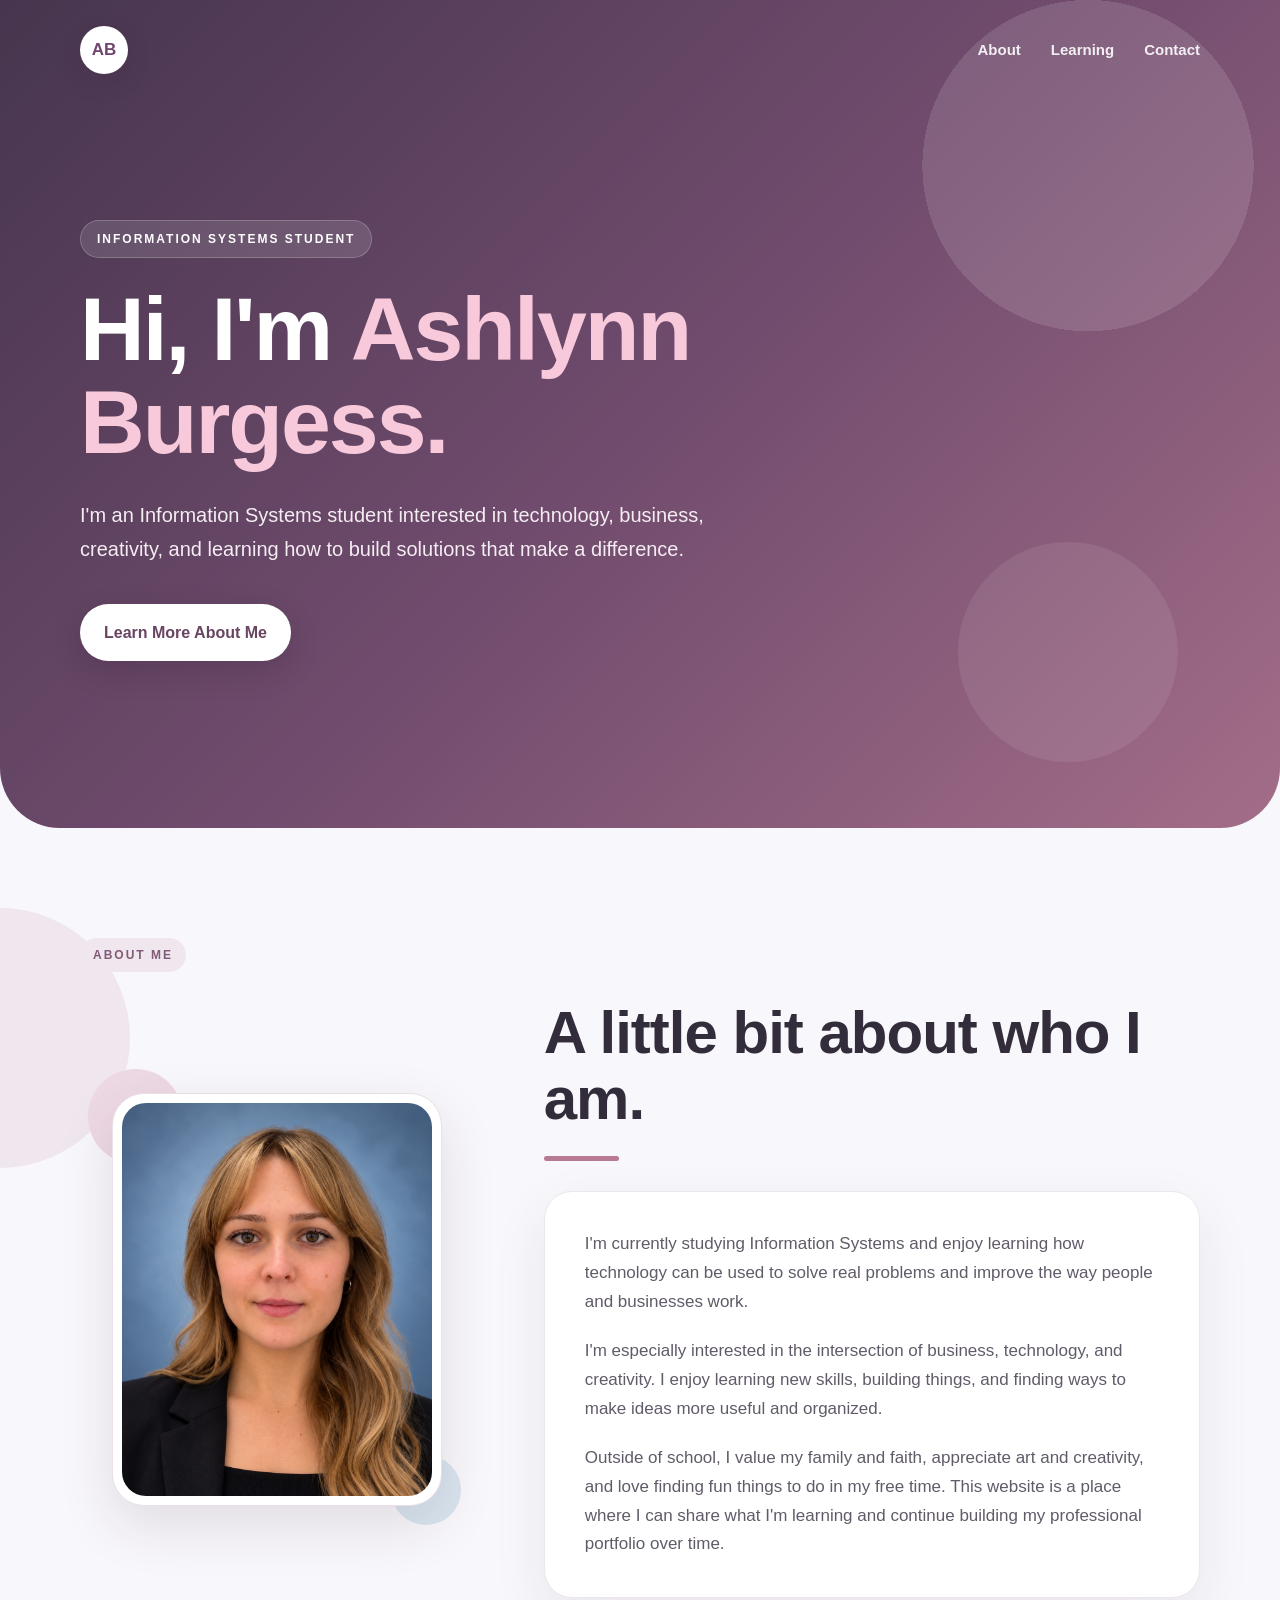
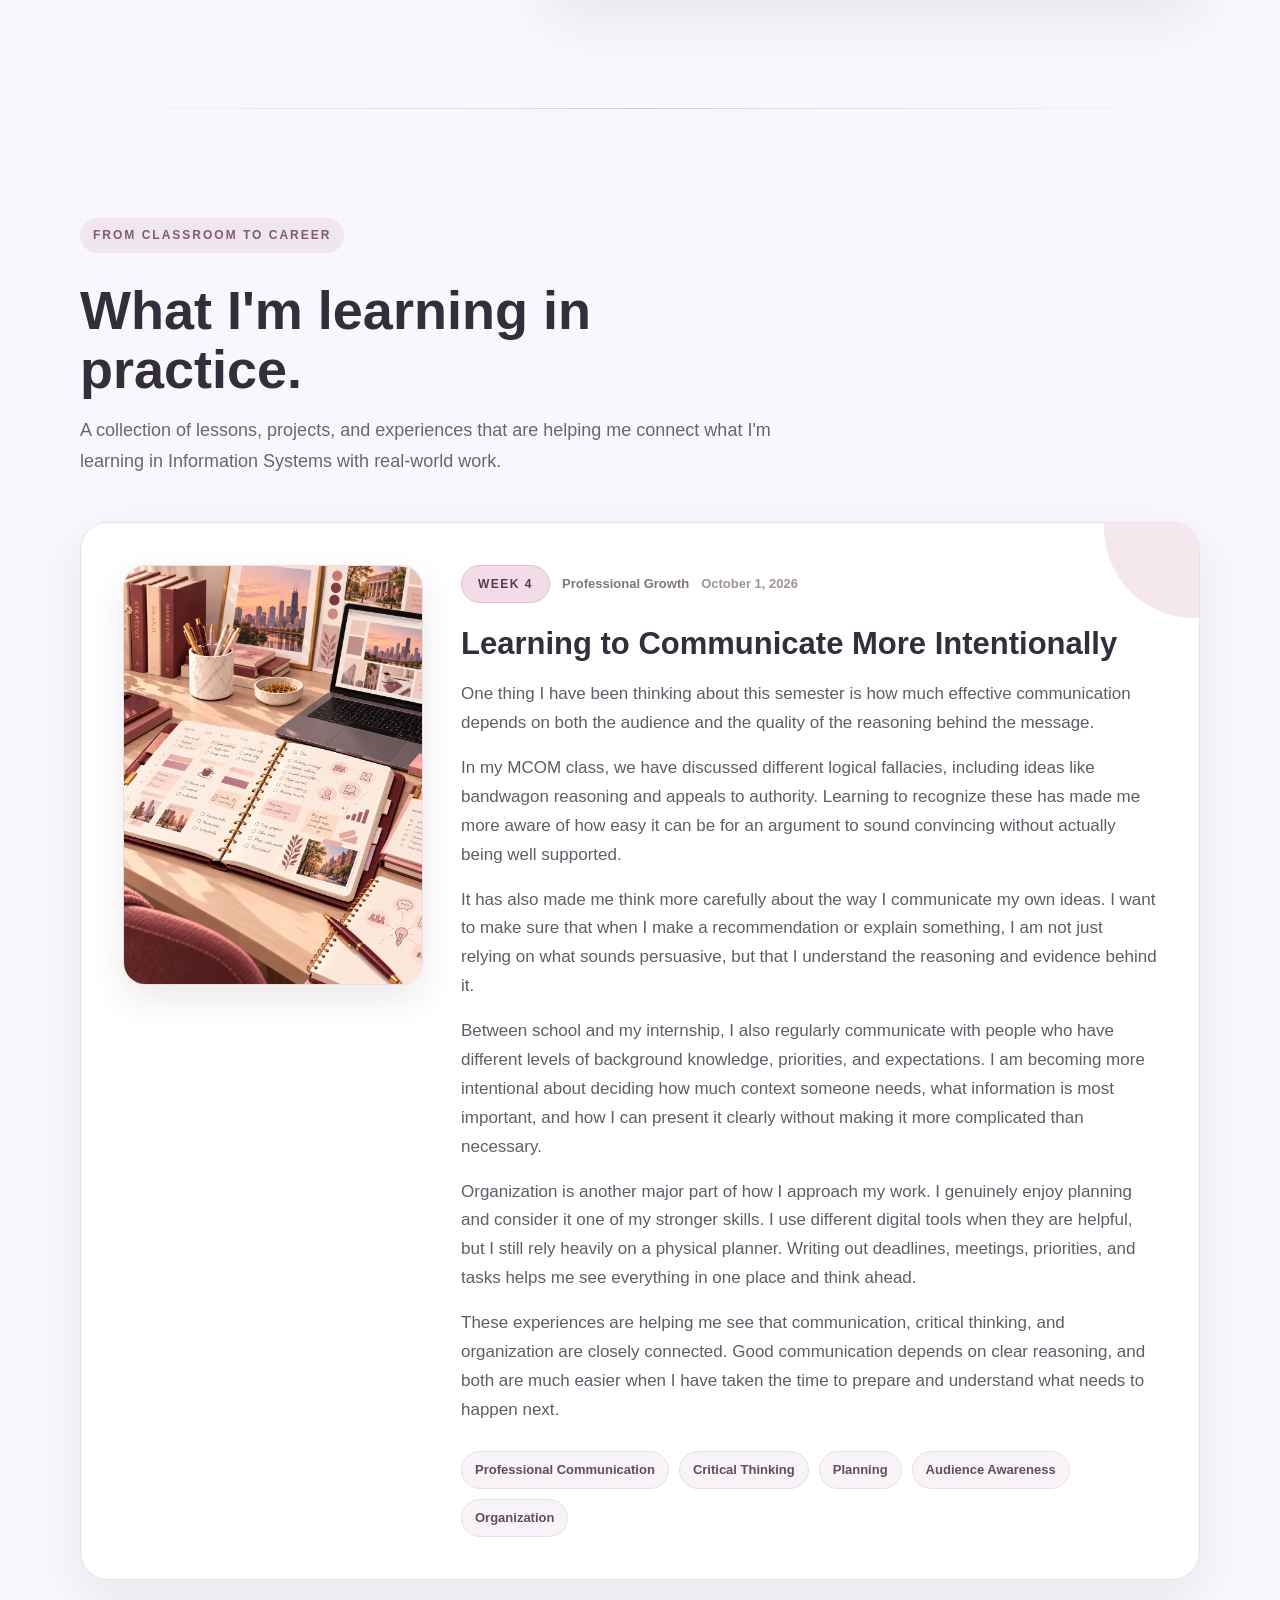
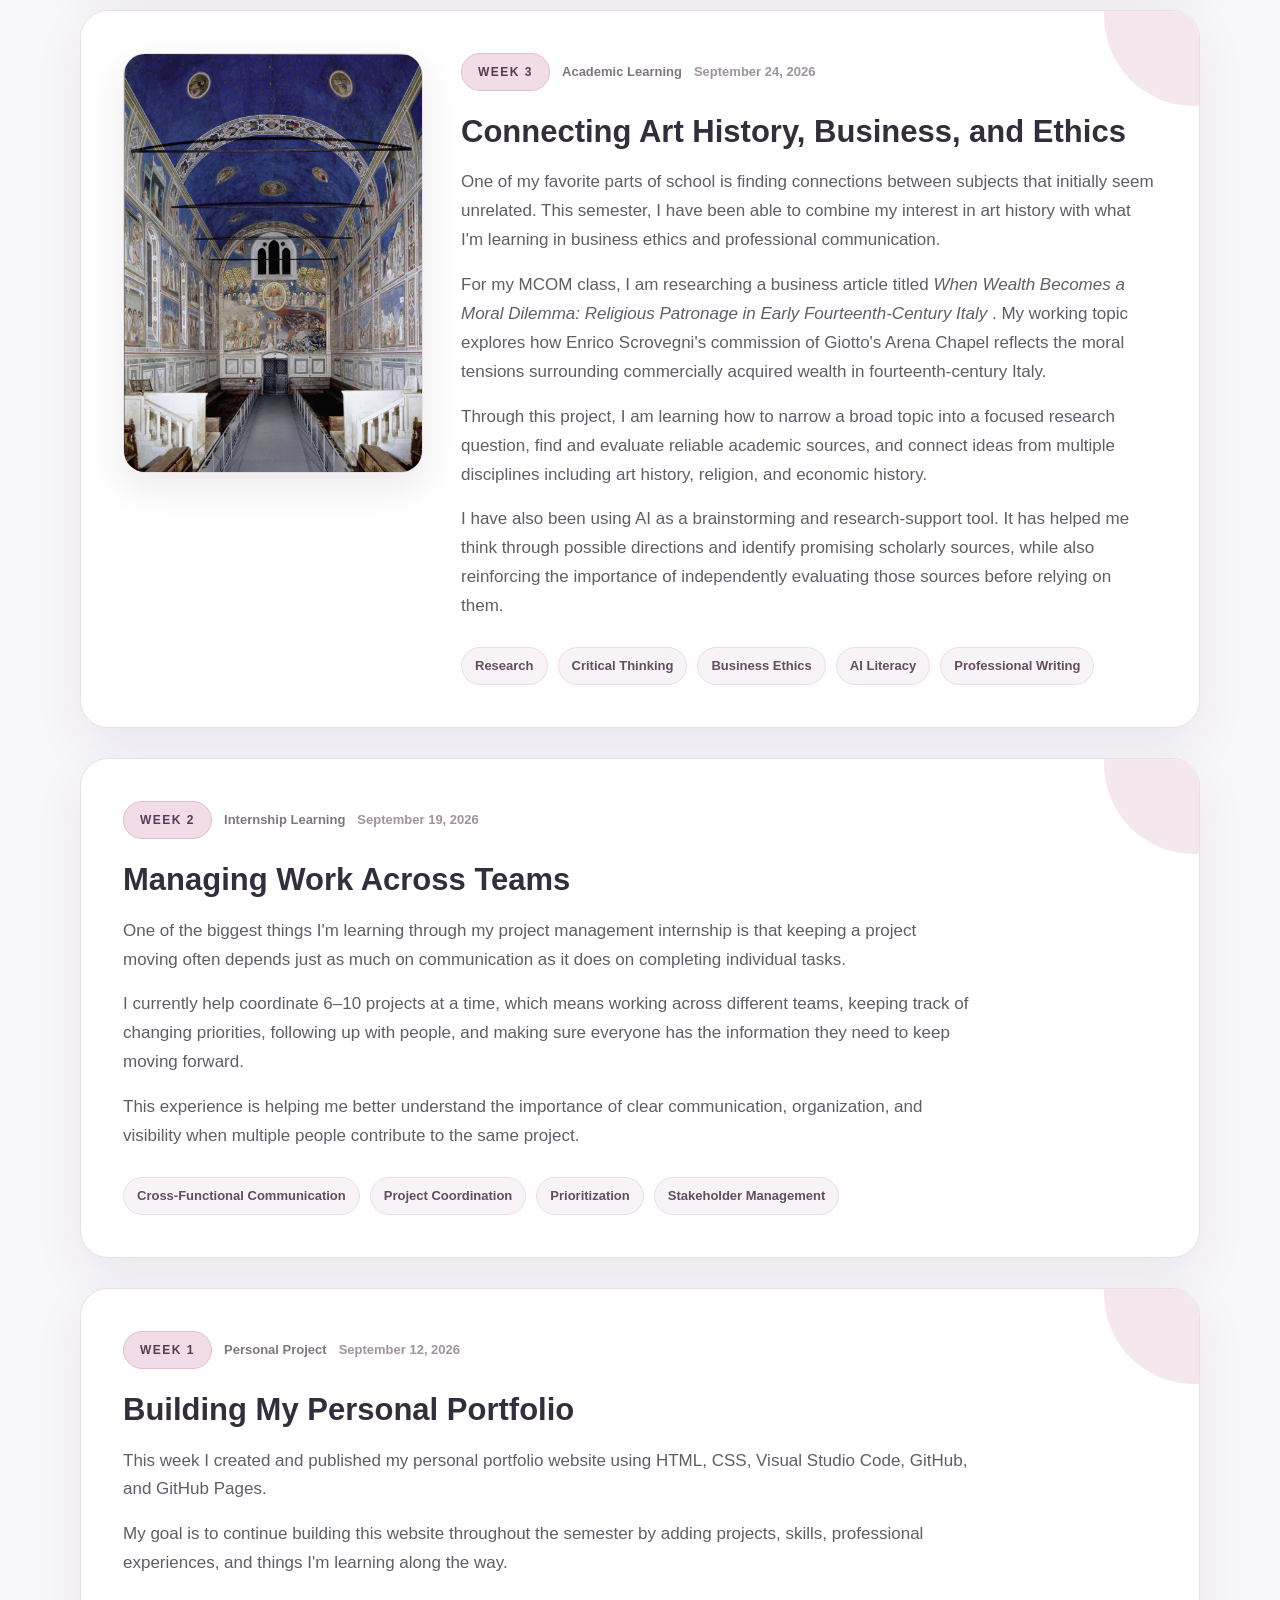
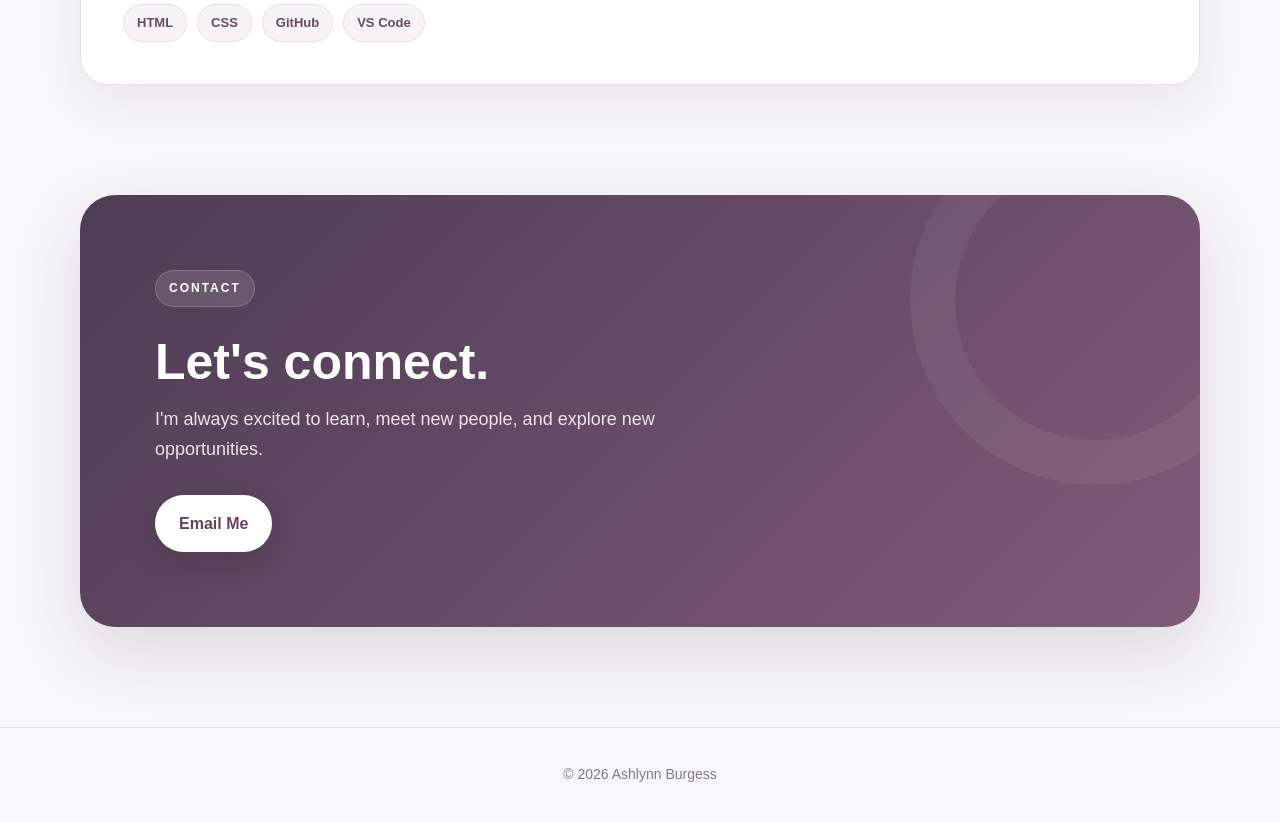
==== commit 3201dbdc: "Move portrait to about section" ====
--- a/index.html
+++ b/index.html
@@ -32,45 +32,26 @@
 
         </nav>
 
-
-        <div class="hero-content hero-grid">
-
-            <div class="hero-text">
-
-                <p class="eyebrow">
-                    INFORMATION SYSTEMS STUDENT
-                </p>
-
-                <h1>
-                    Hi, I'm
-                    <span>Ashlynn Burgess.</span>
-                </h1>
-
-                <p class="hero-description">
-                    I'm an Information Systems student interested in technology,
-                    business, creativity, and learning how to build solutions that
-                    make a difference.
-                </p>
-
-                <a href="#about" class="button">
-                    Learn More About Me
-                </a>
-
-            </div>
-
-
-            <div class="hero-photo">
-
-                <div class="hero-photo-frame">
-
-                    <img
-                        src="images/portrait.png"
-                        alt="Professional portrait of Ashlynn Burgess"
-                    >
-
-                </div>
-
-            </div>
+        <div class="hero-content">
+
+            <p class="eyebrow">
+                INFORMATION SYSTEMS STUDENT
+            </p>
+
+            <h1>
+                Hi, I'm
+                <span>Ashlynn Burgess.</span>
+            </h1>
+
+            <p class="hero-description">
+                I'm an Information Systems student interested in technology,
+                business, creativity, and learning how to build solutions that
+                make a difference.
+            </p>
+
+            <a href="#about" class="button">
+                Learn More About Me
+            </a>
 
         </div>
 
@@ -91,37 +72,50 @@
 
             <div class="about-grid">
 
-                <div class="about-heading">
+                <div class="about-photo">
+
+                    <div class="about-photo-frame">
+
+                        <img
+                            src="images/portrait.png"
+                            alt="Professional portrait of Ashlynn Burgess"
+                        >
+
+                    </div>
+
+                </div>
+
+
+                <div class="about-content">
 
                     <h2>
                         A little bit about who I am.
                     </h2>
 
-                </div>
-
-
-                <div class="about-text">
-
-                    <p>
-                        I'm currently studying Information Systems and enjoy
-                        learning how technology can be used to solve real problems
-                        and improve the way people and businesses work.
-                    </p>
-
-                    <p>
-                        I'm especially interested in the intersection of business,
-                        technology, and creativity. I enjoy learning new skills,
-                        building things, and finding ways to make ideas more useful
-                        and organized.
-                    </p>
-
-                    <p>
-                        Outside of school, I value my family and faith, appreciate
-                        art and creativity, and love finding fun things to do in my
-                        free time. This website is a place where I can share what
-                        I'm learning and continue building my professional portfolio
-                        over time.
-                    </p>
+                    <div class="about-text">
+
+                        <p>
+                            I'm currently studying Information Systems and enjoy
+                            learning how technology can be used to solve real problems
+                            and improve the way people and businesses work.
+                        </p>
+
+                        <p>
+                            I'm especially interested in the intersection of business,
+                            technology, and creativity. I enjoy learning new skills,
+                            building things, and finding ways to make ideas more useful
+                            and organized.
+                        </p>
+
+                        <p>
+                            Outside of school, I value my family and faith, appreciate
+                            art and creativity, and love finding fun things to do in my
+                            free time. This website is a place where I can share what
+                            I'm learning and continue building my professional portfolio
+                            over time.
+                        </p>
+
+                    </div>
 
                 </div>
 
@@ -139,7 +133,6 @@
             <div class="section-label">
                 FROM CLASSROOM TO CAREER
             </div>
-
 
             <div class="learning-intro">
 
@@ -197,14 +190,12 @@
                             Learning to Communicate More Intentionally
                         </h3>
 
-
                         <p>
                             One thing I have been thinking about this semester is
                             how much effective communication depends on both the
                             audience and the quality of the reasoning behind the
                             message.
                         </p>
-
 
                         <p>
                             In my MCOM class, we have discussed different logical
@@ -215,7 +206,6 @@
                             supported.
                         </p>
 
-
                         <p>
                             It has also made me think more carefully about the way
                             I communicate my own ideas. I want to make sure that
@@ -223,7 +213,6 @@
                             not just relying on what sounds persuasive, but that I
                             understand the reasoning and evidence behind it.
                         </p>
-
 
                         <p>
                             Between school and my internship, I also regularly
@@ -235,7 +224,6 @@
                             complicated than necessary.
                         </p>
 
-
                         <p>
                             Organization is another major part of how I approach my
                             work. I genuinely enjoy planning and consider it one of
@@ -246,7 +234,6 @@
                             ahead.
                         </p>
 
-
                         <p>
                             These experiences are helping me see that communication,
                             critical thinking, and organization are closely connected.
@@ -255,15 +242,12 @@
                             and understand what needs to happen next.
                         </p>
 
-
                         <div class="skills-row">
-
                             <span>Professional Communication</span>
                             <span>Critical Thinking</span>
                             <span>Planning</span>
                             <span>Audience Awareness</span>
                             <span>Organization</span>
-
                         </div>
 
                     </div>
@@ -309,7 +293,6 @@
                         <h3>
                             Connecting Art History, Business, and Ethics
                         </h3>
-
 
                         <p>
                             One of my favorite parts of school is finding
@@ -318,7 +301,6 @@
                             my interest in art history with what I'm learning in
                             business ethics and professional communication.
                         </p>
-
 
                         <p>
                             For my MCOM class, I am researching a business article
@@ -333,7 +315,6 @@
                             fourteenth-century Italy.
                         </p>
 
-
                         <p>
                             Through this project, I am learning how to narrow a
                             broad topic into a focused research question, find and
@@ -341,7 +322,6 @@
                             from multiple disciplines including art history,
                             religion, and economic history.
                         </p>
-
 
                         <p>
                             I have also been using AI as a brainstorming and
@@ -352,15 +332,12 @@
                             on them.
                         </p>
 
-
                         <div class="skills-row">
-
                             <span>Research</span>
                             <span>Critical Thinking</span>
                             <span>Business Ethics</span>
                             <span>AI Literacy</span>
                             <span>Professional Writing</span>
-
                         </div>
 
                     </div>
@@ -394,7 +371,6 @@
                     <h3>
                         Managing Work Across Teams
                     </h3>
-
 
                     <p>
                         One of the biggest things I'm learning through my project
@@ -402,7 +378,6 @@
                         often depends just as much on communication as it does on
                         completing individual tasks.
                     </p>
-
 
                     <p>
                         I currently help coordinate 6–10 projects at a time,
@@ -412,7 +387,6 @@
                         moving forward.
                     </p>
 
-
                     <p>
                         This experience is helping me better understand the
                         importance of clear communication, organization, and
@@ -420,14 +394,11 @@
                         project.
                     </p>
 
-
                     <div class="skills-row">
-
                         <span>Cross-Functional Communication</span>
                         <span>Project Coordination</span>
                         <span>Prioritization</span>
                         <span>Stakeholder Management</span>
-
                     </div>
 
                 </article>
@@ -459,7 +430,6 @@
                     <h3>
                         Building My Personal Portfolio
                     </h3>
-
 
                     <p>
                         This week I created and published my personal portfolio
@@ -467,21 +437,17 @@
                         GitHub Pages.
                     </p>
 
-
                     <p>
                         My goal is to continue building this website throughout
                         the semester by adding projects, skills, professional
                         experiences, and things I'm learning along the way.
                     </p>
 
-
                     <div class="skills-row">
-
                         <span>HTML</span>
                         <span>CSS</span>
                         <span>GitHub</span>
                         <span>VS Code</span>
-
                     </div>
 
                 </article>
@@ -523,11 +489,9 @@
 
 
     <footer>
-
         <p>
             © 2026 Ashlynn Burgess
         </p>
-
     </footer>
 
 </body>
--- a/styles.css
+++ b/styles.css
@@ -14,11 +14,8 @@
 
 body {
     font-family: "Segoe UI", Arial, sans-serif;
-
     background: #f8f7fb;
-
     color: #252331;
-
     line-height: 1.7;
 }
 
@@ -38,15 +35,11 @@
 
 .nav {
     max-width: 1180px;
-
     margin: 0 auto;
-
     padding: 26px 30px;
 
     display: flex;
-
     justify-content: space-between;
-
     align-items: center;
 }
 
@@ -55,19 +48,15 @@
     height: 48px;
 
     display: flex;
-
     align-items: center;
-
     justify-content: center;
 
     border-radius: 50%;
 
     background: #ffffff;
-
     color: #70456f;
 
     font-weight: 700;
-
     font-size: 17px;
 
     box-shadow:
@@ -77,17 +66,14 @@
 
 .nav-links {
     display: flex;
-
     gap: 30px;
 }
 
 .nav-links a {
     text-decoration: none;
-
     color: #ffffff;
 
     font-size: 15px;
-
     font-weight: 600;
 
     opacity: 0.9;
@@ -99,7 +85,6 @@
 
 .nav-links a:hover {
     opacity: 1;
-
     transform: translateY(-1px);
 }
 
@@ -110,7 +95,6 @@
 
 .hero {
     min-height: 92vh;
-
     color: #ffffff;
 
     background:
@@ -120,7 +104,6 @@
             rgba(255, 255, 255, 0.12) 13%,
             transparent 13%
         ),
-
         linear-gradient(
             135deg,
             #46354e 0%,
@@ -131,7 +114,6 @@
     position: relative;
 
     border-bottom-left-radius: 60px;
-
     border-bottom-right-radius: 60px;
 }
 
@@ -145,55 +127,28 @@
 
     border-radius: 50%;
 
-    background:
-        rgba(255, 255, 255, 0.08);
+    background: rgba(255, 255, 255, 0.08);
 
     right: 8%;
-
     bottom: 8%;
 }
 
 .hero-content {
     max-width: 1180px;
-
     margin: 0 auto;
 
-    padding: 90px 30px 130px;
-
-    position: relative;
-
+    padding: 120px 30px 160px;
+
+    position: relative;
     z-index: 2;
 }
-
-
-/* HERO GRID */
-
-.hero-grid {
-    display: grid;
-
-    grid-template-columns:
-        1.15fr 0.85fr;
-
-    gap: 70px;
-
-    align-items: center;
-}
-
-.hero-text {
-    min-width: 0;
-}
-
-
-/* HERO TEXT */
 
 .eyebrow {
     display: inline-block;
 
-    background:
-        rgba(255, 255, 255, 0.12);
-
-    border:
-        1px solid rgba(255, 255, 255, 0.2);
+    background: rgba(255, 255, 255, 0.12);
+
+    border: 1px solid rgba(255, 255, 255, 0.2);
 
     border-radius: 999px;
 
@@ -202,19 +157,16 @@
     margin-bottom: 25px;
 
     font-size: 12px;
-
     letter-spacing: 2px;
-
     font-weight: 700;
 }
 
 .hero h1 {
-    font-size:
-        clamp(56px, 7vw, 92px);
+    font-size: clamp(56px, 7vw, 95px);
 
     line-height: 1.03;
 
-    max-width: 800px;
+    max-width: 850px;
 
     letter-spacing: -2px;
 
@@ -226,105 +178,13 @@
 }
 
 .hero-description {
-    max-width: 650px;
+    max-width: 690px;
 
     color: #f4edf2;
 
     font-size: 20px;
 
     margin-bottom: 38px;
-}
-
-
-/* =========================
-   HERO PORTRAIT
-========================= */
-
-.hero-photo {
-    display: flex;
-
-    justify-content: center;
-
-    align-items: center;
-
-    position: relative;
-}
-
-.hero-photo-frame {
-    position: relative;
-
-    width: 100%;
-
-    max-width: 350px;
-
-    aspect-ratio: 4 / 5;
-
-    border-radius: 34px;
-
-    padding: 10px;
-
-    background:
-        rgba(255, 255, 255, 0.10);
-
-    border:
-        1px solid
-        rgba(255, 255, 255, 0.22);
-
-    box-shadow:
-        0 25px 60px
-        rgba(31, 17, 30, 0.28);
-}
-
-.hero-photo-frame::before {
-    content: "";
-
-    position: absolute;
-
-    width: 120px;
-    height: 120px;
-
-    border-radius: 50%;
-
-    background:
-        rgba(247, 201, 218, 0.20);
-
-    top: -30px;
-
-    right: -30px;
-
-    z-index: -1;
-}
-
-.hero-photo-frame::after {
-    content: "";
-
-    position: absolute;
-
-    width: 85px;
-    height: 85px;
-
-    border-radius: 50%;
-
-    background:
-        rgba(255, 255, 255, 0.10);
-
-    bottom: -22px;
-
-    left: -28px;
-
-    z-index: -1;
-}
-
-.hero-photo-frame img {
-    width: 100%;
-
-    height: 100%;
-
-    object-fit: cover;
-
-    object-position: center;
-
-    border-radius: 26px;
 }
 
 
@@ -342,7 +202,6 @@
     border-radius: 999px;
 
     background: #ffffff;
-
     color: #684662;
 
     font-weight: 700;
@@ -371,7 +230,6 @@
 
 .section {
     max-width: 1180px;
-
     margin: 0 auto;
 
     padding: 110px 30px;
@@ -381,7 +239,6 @@
     display: inline-block;
 
     color: #815a79;
-
     background: #f0e6ee;
 
     padding: 7px 13px;
@@ -389,9 +246,7 @@
     border-radius: 999px;
 
     font-size: 12px;
-
     letter-spacing: 2px;
-
     font-weight: 700;
 
     margin-bottom: 28px;
@@ -419,7 +274,6 @@
     background: #f0e6ee;
 
     left: -180px;
-
     top: 80px;
 
     z-index: -1;
@@ -428,17 +282,92 @@
 .about-grid {
     display: grid;
 
-    grid-template-columns:
-        0.85fr 1.15fr;
-
-    gap: 80px;
-
-    align-items: start;
-}
-
-.about h2 {
-    font-size:
-        clamp(38px, 5vw, 60px);
+    grid-template-columns: 0.75fr 1.25fr;
+
+    gap: 70px;
+
+    align-items: center;
+}
+
+
+/* ABOUT PORTRAIT */
+
+.about-photo {
+    display: flex;
+    justify-content: center;
+}
+
+.about-photo-frame {
+    width: 100%;
+    max-width: 330px;
+
+    aspect-ratio: 4 / 5;
+
+    padding: 9px;
+
+    border-radius: 32px;
+
+    background: #ffffff;
+
+    border: 1px solid #eadfe7;
+
+    box-shadow:
+        0 20px 55px
+        rgba(54, 37, 53, 0.12);
+
+    position: relative;
+}
+
+.about-photo-frame::before {
+    content: "";
+
+    position: absolute;
+
+    width: 95px;
+    height: 95px;
+
+    border-radius: 50%;
+
+    background: #edd9e4;
+
+    top: -25px;
+    left: -25px;
+
+    z-index: -1;
+}
+
+.about-photo-frame::after {
+    content: "";
+
+    position: absolute;
+
+    width: 70px;
+    height: 70px;
+
+    border-radius: 50%;
+
+    background: #d8e4ee;
+
+    bottom: -20px;
+    right: -20px;
+
+    z-index: -1;
+}
+
+.about-photo-frame img {
+    width: 100%;
+    height: 100%;
+
+    object-fit: cover;
+
+    border-radius: 24px;
+}
+
+
+/* ABOUT CONTENT */
+
+.about-content h2 {
+    font-size: clamp(38px, 5vw, 60px);
 
     line-height: 1.1;
 
@@ -446,10 +375,10 @@
 
     color: #322c3b;
 
-    position: relative;
-}
-
-.about h2::after {
+    margin-bottom: 30px;
+}
+
+.about-content h2::after {
     content: "";
 
     display: block;
@@ -467,8 +396,7 @@
 .about-text {
     background: #ffffff;
 
-    border:
-        1px solid #ece6eb;
+    border: 1px solid #ece6eb;
 
     border-radius: 28px;
 
@@ -506,9 +434,7 @@
     position: absolute;
 
     left: 30px;
-
     right: 30px;
-
     top: 0;
 
     height: 1px;
@@ -529,8 +455,7 @@
 }
 
 .learning-intro h2 {
-    font-size:
-        clamp(36px, 5vw, 54px);
+    font-size: clamp(36px, 5vw, 54px);
 
     line-height: 1.1;
 
@@ -563,8 +488,7 @@
 
     background: #ffffff;
 
-    border:
-        1px solid #eadfe7;
+    border: 1px solid #eadfe7;
 
     border-radius: 28px;
 
@@ -595,7 +519,6 @@
     position: absolute;
 
     width: 180px;
-
     height: 180px;
 
     border-radius: 50%;
@@ -603,7 +526,6 @@
     background: #f4e8ee;
 
     right: -85px;
-
     top: -85px;
 
     z-index: 0;
@@ -623,8 +545,7 @@
 .featured-card {
     display: grid;
 
-    grid-template-columns:
-        300px 1fr;
+    grid-template-columns: 300px 1fr;
 
     gap: 38px;
 
@@ -637,15 +558,13 @@
 
 .learning-card-image img {
     width: 100%;
-
     height: 420px;
 
     object-fit: cover;
 
     border-radius: 22px;
 
-    border:
-        1px solid #eadfe7;
+    border: 1px solid #eadfe7;
 
     box-shadow:
         0 14px 34px
@@ -677,20 +596,16 @@
     display: inline-block;
 
     background: #f1dce7;
-
     color: #563a52;
 
-    border:
-        1px solid #dfbfd0;
+    border: 1px solid #dfbfd0;
 
     padding: 8px 16px;
 
     border-radius: 999px;
 
     font-size: 12px;
-
     letter-spacing: 1.5px;
-
     font-weight: 800;
 }
 
@@ -698,7 +613,6 @@
     color: #817581;
 
     font-size: 13px;
-
     font-weight: 600;
 }
 
@@ -706,7 +620,6 @@
     color: #a0939f;
 
     font-size: 13px;
-
     font-weight: 600;
 }
 
@@ -750,15 +663,13 @@
 
     color: #654c61;
 
-    border:
-        1px solid #e9dfe6;
+    border: 1px solid #e9dfe6;
 
     border-radius: 999px;
 
     padding: 7px 13px;
 
     font-size: 13px;
-
     font-weight: 600;
 }
 
@@ -800,7 +711,6 @@
     position: absolute;
 
     width: 280px;
-
     height: 280px;
 
     border-radius: 50%;
@@ -810,7 +720,6 @@
         rgba(255, 255, 255, 0.06);
 
     right: -80px;
-
     top: -80px;
 }
 
@@ -871,8 +780,7 @@
 
     padding: 35px;
 
-    border-top:
-        1px solid #e7e1e6;
+    border-top: 1px solid #e7e1e6;
 
     color: #817985;
 
@@ -886,20 +794,18 @@
 
 @media (max-width: 950px) {
 
-    .hero-grid {
-        grid-template-columns:
-            1fr 0.8fr;
-
-        gap: 40px;
-    }
-
-    .hero-photo-frame {
-        max-width: 300px;
+    .about-grid {
+        grid-template-columns: 0.8fr 1.2fr;
+
+        gap: 45px;
+    }
+
+    .about-photo-frame {
+        max-width: 290px;
     }
 
     .featured-card {
-        grid-template-columns:
-            240px 1fr;
+        grid-template-columns: 240px 1fr;
 
         gap: 28px;
     }
@@ -938,14 +844,7 @@
     }
 
     .hero-content {
-        padding:
-            80px 22px 110px;
-    }
-
-    .hero-grid {
-        grid-template-columns: 1fr;
-
-        gap: 55px;
+        padding: 80px 22px 110px;
     }
 
     .hero h1 {
@@ -956,23 +855,22 @@
         font-size: 17px;
     }
 
-    .hero-photo {
-        justify-content: flex-start;
-    }
-
-    .hero-photo-frame {
-        max-width: 300px;
-    }
-
     .section {
-        padding:
-            80px 22px;
+        padding: 80px 22px;
     }
 
     .about-grid {
         grid-template-columns: 1fr;
 
-        gap: 40px;
+        gap: 45px;
+    }
+
+    .about-photo {
+        justify-content: flex-start;
+    }
+
+    .about-photo-frame {
+        max-width: 280px;
     }
 
     .about-text {
@@ -1008,11 +906,9 @@
     }
 
     .contact {
-        margin:
-            30px 20px 70px;
-
-        padding:
-            50px 28px;
+        margin: 30px 20px 70px;
+
+        padding: 50px 28px;
     }
 
     .contact h2 {
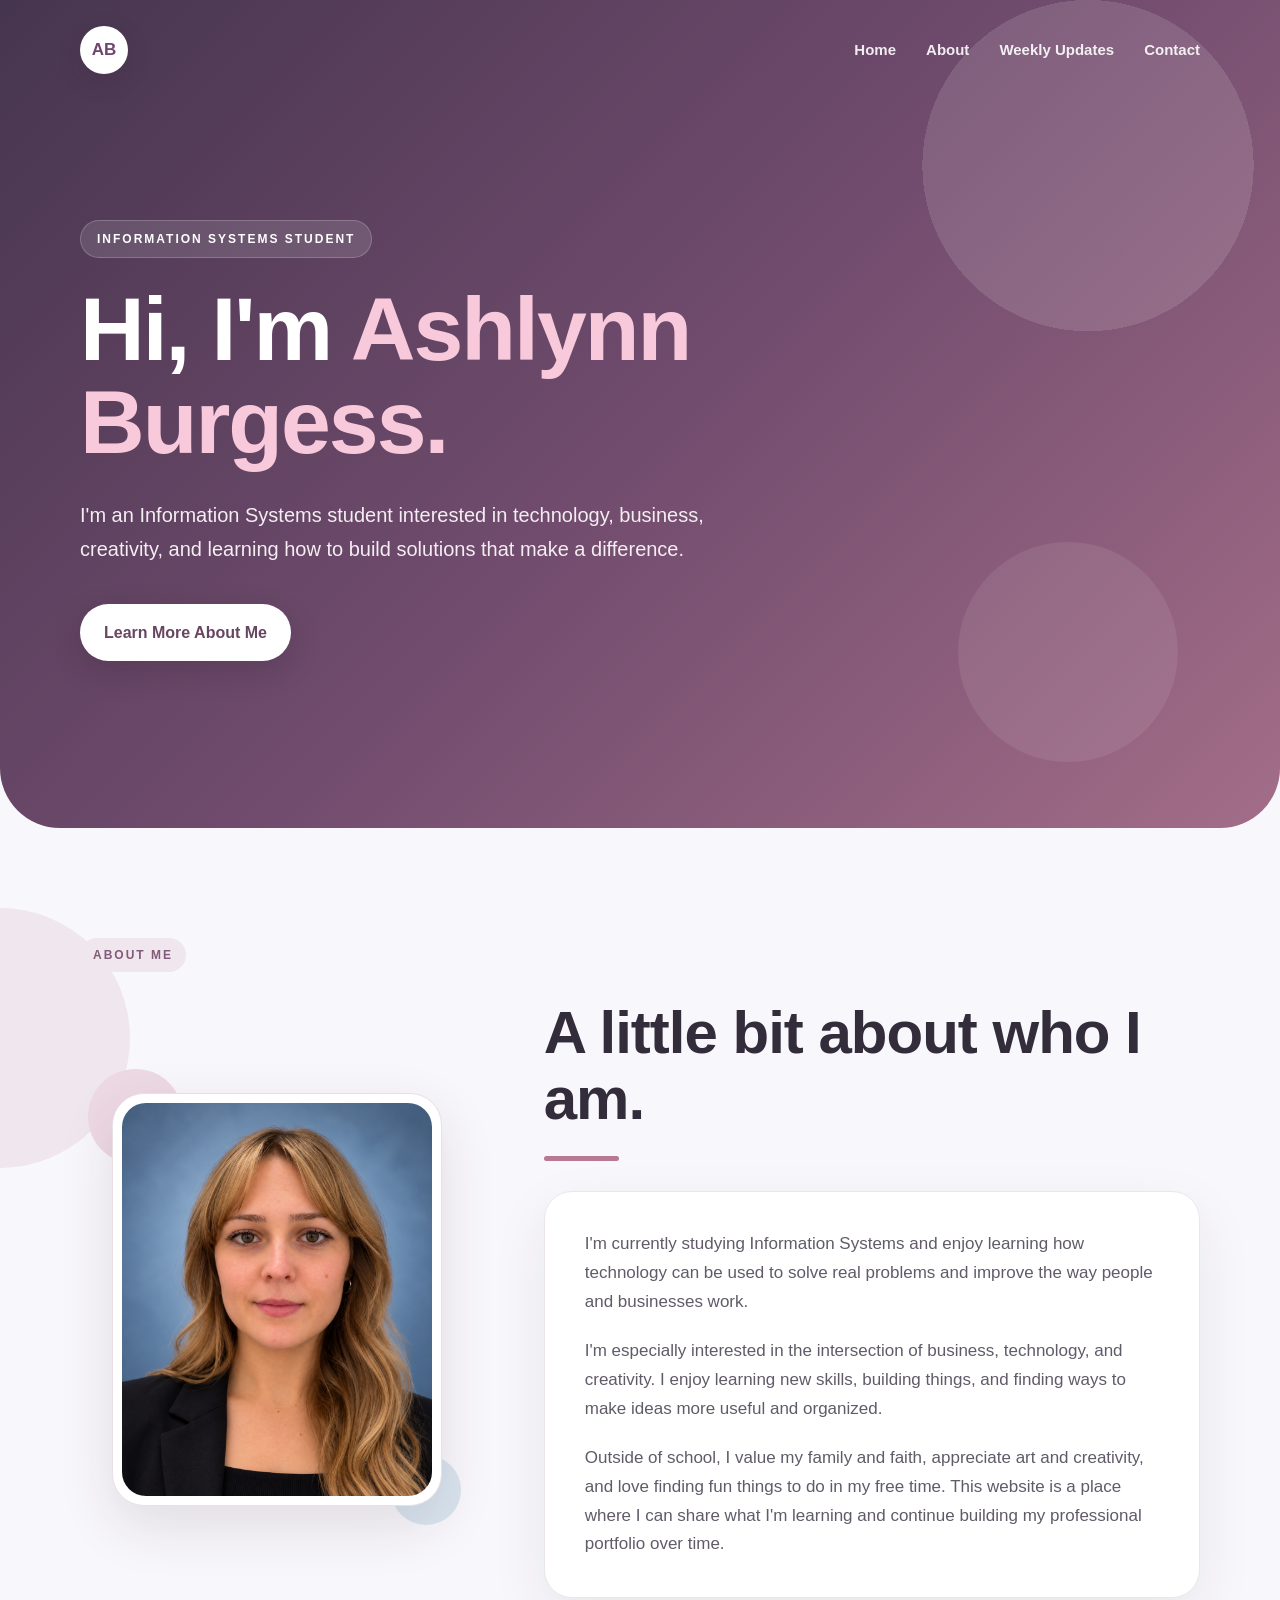
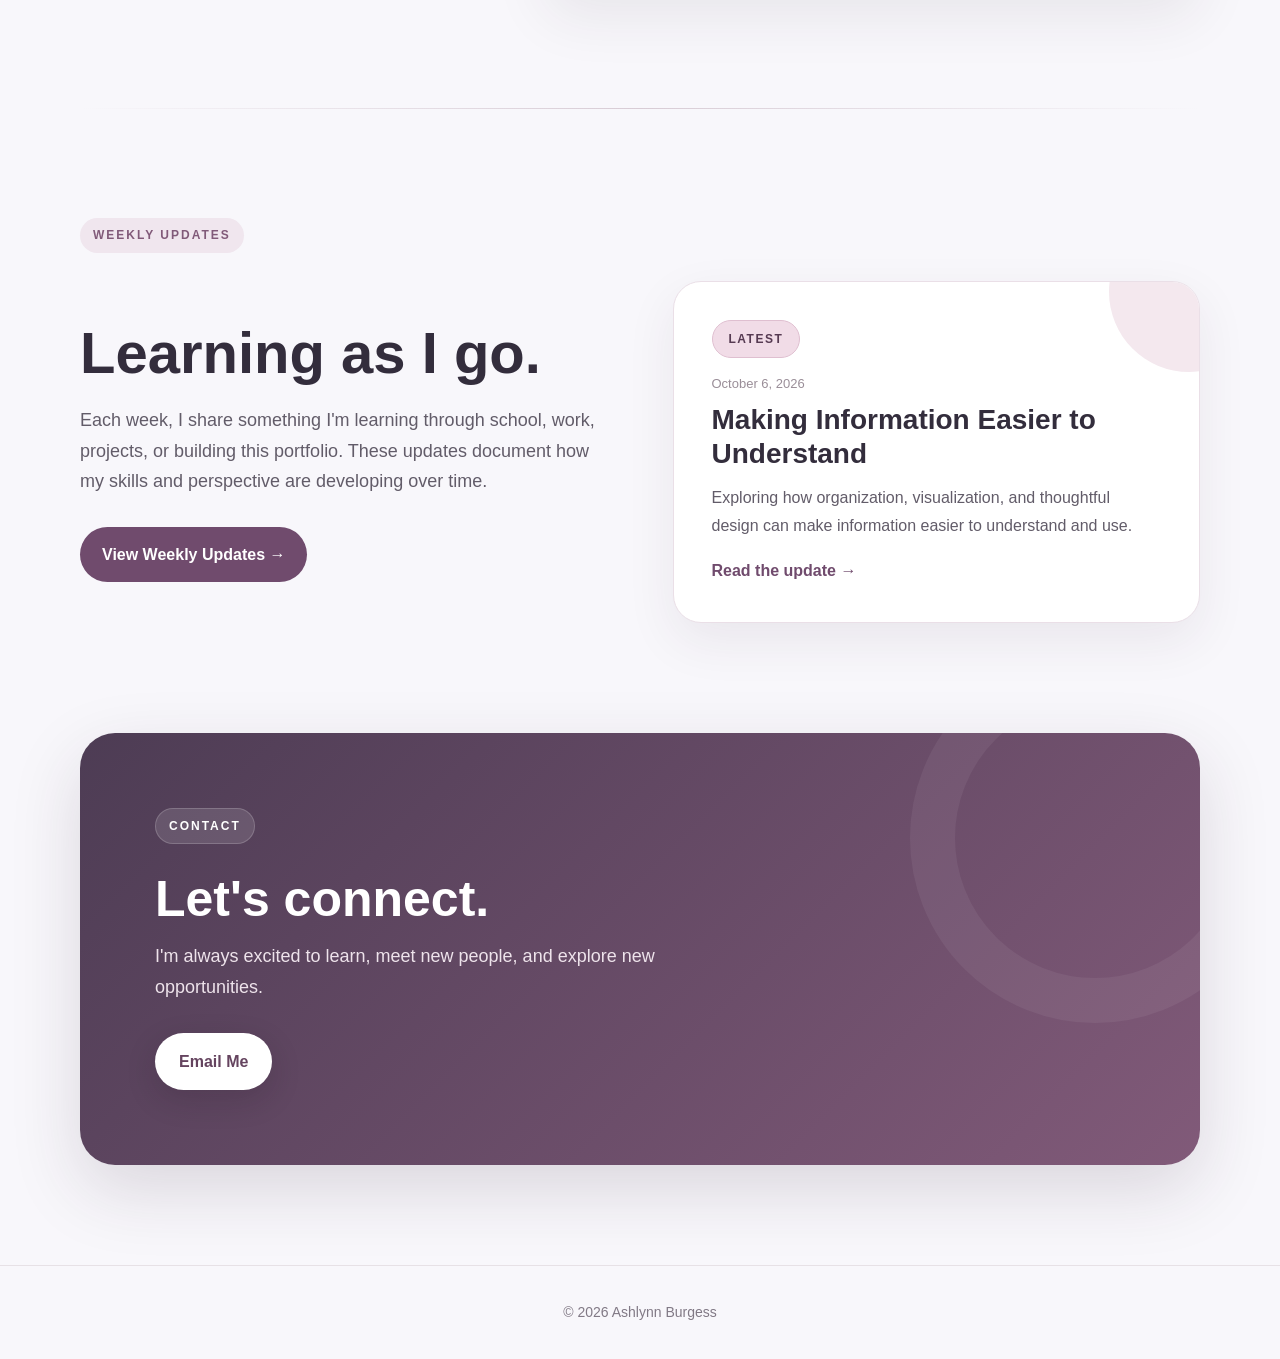
==== commit 08ace074: "Reorganize homepage and weekly updates" ====
--- a/index.html
+++ b/index.html
@@ -25,12 +25,14 @@
             </div>
 
             <div class="nav-links">
+                <a href="index.html">Home</a>
                 <a href="#about">About</a>
-                <a href="#learning">Learning</a>
+                <a href="updates.html">Weekly Updates</a>
                 <a href="#contact">Contact</a>
             </div>
 
         </nav>
+
 
         <div class="hero-content">
 
@@ -69,6 +71,7 @@
             <div class="section-label">
                 ABOUT ME
             </div>
+
 
             <div class="about-grid">
 
@@ -125,332 +128,61 @@
 
 
         <!-- =========================
-             CLASSROOM TO CAREER
+             WEEKLY UPDATES PREVIEW
         ========================== -->
 
-        <section class="learning section" id="learning">
+        <section class="updates-preview section">
 
             <div class="section-label">
-                FROM CLASSROOM TO CAREER
-            </div>
-
-            <div class="learning-intro">
-
-                <h2>
-                    What I'm learning in practice.
-                </h2>
-
-                <p>
-                    A collection of lessons, projects, and experiences that are
-                    helping me connect what I'm learning in Information Systems
-                    with real-world work.
-                </p>
-
-            </div>
-
-
-            <div class="learning-grid">
-
-                <!-- =========================
-                     WEEK 4
-                ========================== -->
-
-                <article class="learning-card featured-card">
-
-                    <div class="learning-card-image">
-
-                        <img
-                            src="images/week4-planning.png"
-                            alt="Illustrated professional workspace with planner, laptop, and organizational tools"
-                        >
-
-                    </div>
-
-
-                    <div class="learning-card-content">
-
-                        <div class="week-row">
-
-                            <span class="week">
-                                WEEK 4
-                            </span>
-
-                            <span class="entry-type">
-                                Professional Growth
-                            </span>
-
-                            <span class="entry-date">
-                                October 1, 2026
-                            </span>
-
-                        </div>
-
-
-                        <h3>
-                            Learning to Communicate More Intentionally
-                        </h3>
-
-                        <p>
-                            One thing I have been thinking about this semester is
-                            how much effective communication depends on both the
-                            audience and the quality of the reasoning behind the
-                            message.
-                        </p>
-
-                        <p>
-                            In my MCOM class, we have discussed different logical
-                            fallacies, including ideas like bandwagon reasoning and
-                            appeals to authority. Learning to recognize these has
-                            made me more aware of how easy it can be for an argument
-                            to sound convincing without actually being well
-                            supported.
-                        </p>
-
-                        <p>
-                            It has also made me think more carefully about the way
-                            I communicate my own ideas. I want to make sure that
-                            when I make a recommendation or explain something, I am
-                            not just relying on what sounds persuasive, but that I
-                            understand the reasoning and evidence behind it.
-                        </p>
-
-                        <p>
-                            Between school and my internship, I also regularly
-                            communicate with people who have different levels of
-                            background knowledge, priorities, and expectations.
-                            I am becoming more intentional about deciding how much
-                            context someone needs, what information is most important,
-                            and how I can present it clearly without making it more
-                            complicated than necessary.
-                        </p>
-
-                        <p>
-                            Organization is another major part of how I approach my
-                            work. I genuinely enjoy planning and consider it one of
-                            my stronger skills. I use different digital tools when
-                            they are helpful, but I still rely heavily on a physical
-                            planner. Writing out deadlines, meetings, priorities,
-                            and tasks helps me see everything in one place and think
-                            ahead.
-                        </p>
-
-                        <p>
-                            These experiences are helping me see that communication,
-                            critical thinking, and organization are closely connected.
-                            Good communication depends on clear reasoning, and both
-                            are much easier when I have taken the time to prepare
-                            and understand what needs to happen next.
-                        </p>
-
-                        <div class="skills-row">
-                            <span>Professional Communication</span>
-                            <span>Critical Thinking</span>
-                            <span>Planning</span>
-                            <span>Audience Awareness</span>
-                            <span>Organization</span>
-                        </div>
-
-                    </div>
-
-                </article>
-
-
-                <!-- =========================
-                     WEEK 3
-                ========================== -->
-
-                <article class="learning-card featured-card">
-
-                    <div class="learning-card-image">
-
-                        <img
-                            src="images/arena-chapel.png"
-                            alt="Interior of Giotto's Arena Chapel in Padua, Italy"
-                        >
-
-                    </div>
-
-
-                    <div class="learning-card-content">
-
-                        <div class="week-row">
-
-                            <span class="week">
-                                WEEK 3
-                            </span>
-
-                            <span class="entry-type">
-                                Academic Learning
-                            </span>
-
-                            <span class="entry-date">
-                                September 24, 2026
-                            </span>
-
-                        </div>
-
-
-                        <h3>
-                            Connecting Art History, Business, and Ethics
-                        </h3>
-
-                        <p>
-                            One of my favorite parts of school is finding
-                            connections between subjects that initially seem
-                            unrelated. This semester, I have been able to combine
-                            my interest in art history with what I'm learning in
-                            business ethics and professional communication.
-                        </p>
-
-                        <p>
-                            For my MCOM class, I am researching a business article
-                            titled
-                            <em>
-                                When Wealth Becomes a Moral Dilemma:
-                                Religious Patronage in Early Fourteenth-Century Italy
-                            </em>.
-                            My working topic explores how Enrico Scrovegni's
-                            commission of Giotto's Arena Chapel reflects the moral
-                            tensions surrounding commercially acquired wealth in
-                            fourteenth-century Italy.
-                        </p>
-
-                        <p>
-                            Through this project, I am learning how to narrow a
-                            broad topic into a focused research question, find and
-                            evaluate reliable academic sources, and connect ideas
-                            from multiple disciplines including art history,
-                            religion, and economic history.
-                        </p>
-
-                        <p>
-                            I have also been using AI as a brainstorming and
-                            research-support tool. It has helped me think through
-                            possible directions and identify promising scholarly
-                            sources, while also reinforcing the importance of
-                            independently evaluating those sources before relying
-                            on them.
-                        </p>
-
-                        <div class="skills-row">
-                            <span>Research</span>
-                            <span>Critical Thinking</span>
-                            <span>Business Ethics</span>
-                            <span>AI Literacy</span>
-                            <span>Professional Writing</span>
-                        </div>
-
-                    </div>
-
-                </article>
-
-
-                <!-- =========================
-                     WEEK 2
-                ========================== -->
-
-                <article class="learning-card">
-
-                    <div class="week-row">
-
-                        <span class="week">
-                            WEEK 2
-                        </span>
-
-                        <span class="entry-type">
-                            Internship Learning
-                        </span>
-
-                        <span class="entry-date">
-                            September 19, 2026
-                        </span>
-
-                    </div>
-
+                WEEKLY UPDATES
+            </div>
+
+
+            <div class="updates-preview-grid">
+
+                <div class="updates-preview-text">
+
+                    <h2>
+                        Learning as I go.
+                    </h2>
+
+                    <p>
+                        Each week, I share something I'm learning through school,
+                        work, projects, or building this portfolio. These updates
+                        document how my skills and perspective are developing over time.
+                    </p>
+
+                    <a href="updates.html" class="updates-button">
+                        View Weekly Updates →
+                    </a>
+
+                </div>
+
+
+                <div class="latest-update">
+
+                    <span class="week">
+                        LATEST
+                    </span>
+
+                    <p class="latest-date">
+                        October 6, 2026
+                    </p>
 
                     <h3>
-                        Managing Work Across Teams
+                        Making Information Easier to Understand
                     </h3>
 
                     <p>
-                        One of the biggest things I'm learning through my project
-                        management internship is that keeping a project moving
-                        often depends just as much on communication as it does on
-                        completing individual tasks.
+                        Exploring how organization, visualization, and thoughtful
+                        design can make information easier to understand and use.
                     </p>
 
-                    <p>
-                        I currently help coordinate 6–10 projects at a time,
-                        which means working across different teams, keeping track
-                        of changing priorities, following up with people, and
-                        making sure everyone has the information they need to keep
-                        moving forward.
-                    </p>
-
-                    <p>
-                        This experience is helping me better understand the
-                        importance of clear communication, organization, and
-                        visibility when multiple people contribute to the same
-                        project.
-                    </p>
-
-                    <div class="skills-row">
-                        <span>Cross-Functional Communication</span>
-                        <span>Project Coordination</span>
-                        <span>Prioritization</span>
-                        <span>Stakeholder Management</span>
-                    </div>
-
-                </article>
-
-
-                <!-- =========================
-                     WEEK 1
-                ========================== -->
-
-                <article class="learning-card">
-
-                    <div class="week-row">
-
-                        <span class="week">
-                            WEEK 1
-                        </span>
-
-                        <span class="entry-type">
-                            Personal Project
-                        </span>
-
-                        <span class="entry-date">
-                            September 12, 2026
-                        </span>
-
-                    </div>
-
-
-                    <h3>
-                        Building My Personal Portfolio
-                    </h3>
-
-                    <p>
-                        This week I created and published my personal portfolio
-                        website using HTML, CSS, Visual Studio Code, GitHub, and
-                        GitHub Pages.
-                    </p>
-
-                    <p>
-                        My goal is to continue building this website throughout
-                        the semester by adding projects, skills, professional
-                        experiences, and things I'm learning along the way.
-                    </p>
-
-                    <div class="skills-row">
-                        <span>HTML</span>
-                        <span>CSS</span>
-                        <span>GitHub</span>
-                        <span>VS Code</span>
-                    </div>
-
-                </article>
+                    <a href="updates.html#week5">
+                        Read the update →
+                    </a>
+
+                </div>
 
             </div>
 
@@ -489,9 +221,11 @@
 
 
     <footer>
+
         <p>
             © 2026 Ashlynn Burgess
         </p>
+
     </footer>
 
 </body>
--- a/styles.css
+++ b/styles.css
@@ -14,8 +14,11 @@
 
 body {
     font-family: "Segoe UI", Arial, sans-serif;
+
     background: #f8f7fb;
+
     color: #252331;
+
     line-height: 1.7;
 }
 
@@ -35,11 +38,15 @@
 
 .nav {
     max-width: 1180px;
+
     margin: 0 auto;
+
     padding: 26px 30px;
 
     display: flex;
+
     justify-content: space-between;
+
     align-items: center;
 }
 
@@ -48,15 +55,19 @@
     height: 48px;
 
     display: flex;
+
     align-items: center;
+
     justify-content: center;
 
     border-radius: 50%;
 
     background: #ffffff;
+
     color: #70456f;
 
     font-weight: 700;
+
     font-size: 17px;
 
     box-shadow:
@@ -66,14 +77,17 @@
 
 .nav-links {
     display: flex;
+
     gap: 30px;
 }
 
 .nav-links a {
     text-decoration: none;
+
     color: #ffffff;
 
     font-size: 15px;
+
     font-weight: 600;
 
     opacity: 0.9;
@@ -85,6 +99,7 @@
 
 .nav-links a:hover {
     opacity: 1;
+
     transform: translateY(-1px);
 }
 
@@ -95,6 +110,7 @@
 
 .hero {
     min-height: 92vh;
+
     color: #ffffff;
 
     background:
@@ -104,6 +120,7 @@
             rgba(255, 255, 255, 0.12) 13%,
             transparent 13%
         ),
+
         linear-gradient(
             135deg,
             #46354e 0%,
@@ -114,6 +131,7 @@
     position: relative;
 
     border-bottom-left-radius: 60px;
+
     border-bottom-right-radius: 60px;
 }
 
@@ -127,28 +145,34 @@
 
     border-radius: 50%;
 
-    background: rgba(255, 255, 255, 0.08);
+    background:
+        rgba(255, 255, 255, 0.08);
 
     right: 8%;
+
     bottom: 8%;
 }
 
 .hero-content {
     max-width: 1180px;
+
     margin: 0 auto;
 
     padding: 120px 30px 160px;
 
     position: relative;
+
     z-index: 2;
 }
 
 .eyebrow {
     display: inline-block;
 
-    background: rgba(255, 255, 255, 0.12);
-
-    border: 1px solid rgba(255, 255, 255, 0.2);
+    background:
+        rgba(255, 255, 255, 0.12);
+
+    border:
+        1px solid rgba(255, 255, 255, 0.2);
 
     border-radius: 999px;
 
@@ -157,12 +181,15 @@
     margin-bottom: 25px;
 
     font-size: 12px;
+
     letter-spacing: 2px;
+
     font-weight: 700;
 }
 
 .hero h1 {
-    font-size: clamp(56px, 7vw, 95px);
+    font-size:
+        clamp(56px, 7vw, 95px);
 
     line-height: 1.03;
 
@@ -202,6 +229,7 @@
     border-radius: 999px;
 
     background: #ffffff;
+
     color: #684662;
 
     font-weight: 700;
@@ -230,6 +258,7 @@
 
 .section {
     max-width: 1180px;
+
     margin: 0 auto;
 
     padding: 110px 30px;
@@ -239,6 +268,7 @@
     display: inline-block;
 
     color: #815a79;
+
     background: #f0e6ee;
 
     padding: 7px 13px;
@@ -246,7 +276,9 @@
     border-radius: 999px;
 
     font-size: 12px;
+
     letter-spacing: 2px;
+
     font-weight: 700;
 
     margin-bottom: 28px;
@@ -274,6 +306,7 @@
     background: #f0e6ee;
 
     left: -180px;
+
     top: 80px;
 
     z-index: -1;
@@ -282,7 +315,8 @@
 .about-grid {
     display: grid;
 
-    grid-template-columns: 0.75fr 1.25fr;
+    grid-template-columns:
+        0.75fr 1.25fr;
 
     gap: 70px;
 
@@ -294,11 +328,13 @@
 
 .about-photo {
     display: flex;
+
     justify-content: center;
 }
 
 .about-photo-frame {
     width: 100%;
+
     max-width: 330px;
 
     aspect-ratio: 4 / 5;
@@ -309,7 +345,8 @@
 
     background: #ffffff;
 
-    border: 1px solid #eadfe7;
+    border:
+        1px solid #eadfe7;
 
     box-shadow:
         0 20px 55px
@@ -331,6 +368,7 @@
     background: #edd9e4;
 
     top: -25px;
+
     left: -25px;
 
     z-index: -1;
@@ -349,6 +387,7 @@
     background: #d8e4ee;
 
     bottom: -20px;
+
     right: -20px;
 
     z-index: -1;
@@ -356,6 +395,7 @@
 
 .about-photo-frame img {
     width: 100%;
+
     height: 100%;
 
     object-fit: cover;
@@ -367,7 +407,8 @@
 /* ABOUT CONTENT */
 
 .about-content h2 {
-    font-size: clamp(38px, 5vw, 60px);
+    font-size:
+        clamp(38px, 5vw, 60px);
 
     line-height: 1.1;
 
@@ -396,7 +437,8 @@
 .about-text {
     background: #ffffff;
 
-    border: 1px solid #ece6eb;
+    border:
+        1px solid #ece6eb;
 
     border-radius: 28px;
 
@@ -421,20 +463,22 @@
 
 
 /* =========================
-   CLASSROOM TO CAREER
-========================= */
-
-.learning {
-    position: relative;
-}
-
-.learning::before {
+   WEEKLY UPDATES PREVIEW
+========================= */
+
+.updates-preview {
+    position: relative;
+}
+
+.updates-preview::before {
     content: "";
 
     position: absolute;
 
     left: 30px;
+
     right: 30px;
+
     top: 0;
 
     height: 1px;
@@ -448,57 +492,250 @@
         );
 }
 
-.learning-intro {
-    max-width: 720px;
-
-    margin-bottom: 45px;
-}
-
-.learning-intro h2 {
-    font-size: clamp(36px, 5vw, 54px);
+.updates-preview-grid {
+    display: grid;
+
+    grid-template-columns:
+        1fr 1fr;
+
+    gap: 65px;
+
+    align-items: center;
+}
+
+.updates-preview-text h2 {
+    font-size:
+        clamp(38px, 5vw, 58px);
 
     line-height: 1.1;
 
     color: #332d3c;
 
-    margin-bottom: 16px;
-}
-
-.learning-intro p {
+    margin-bottom: 20px;
+}
+
+.updates-preview-text p {
+    color: #625c69;
+
     font-size: 18px;
 
-    color: #6c6571;
-}
-
-.learning-grid {
-    display: grid;
-
-    grid-template-columns: 1fr;
-
-    gap: 30px;
-}
-
-
-/* =========================
-   LEARNING CARDS
-========================= */
-
-.learning-card {
+    margin-bottom: 30px;
+
+    max-width: 560px;
+}
+
+.updates-button {
+    display: inline-block;
+
+    text-decoration: none;
+
+    background: #704b6d;
+
+    color: #ffffff;
+
+    padding: 14px 22px;
+
+    border-radius: 999px;
+
+    font-weight: 700;
+
+    transition:
+        transform 0.2s ease,
+        background 0.2s ease;
+}
+
+.updates-button:hover {
+    transform: translateY(-2px);
+
+    background: #5d3e5b;
+}
+
+
+/* LATEST UPDATE CARD */
+
+.latest-update {
     position: relative;
 
     background: #ffffff;
 
-    border: 1px solid #eadfe7;
+    border:
+        1px solid #eadfe7;
 
     border-radius: 28px;
 
-    padding: 42px;
+    padding: 38px;
 
     box-shadow:
         0 18px 50px
         rgba(64, 38, 61, 0.08);
 
     overflow: hidden;
+}
+
+.latest-update::after {
+    content: "";
+
+    position: absolute;
+
+    width: 160px;
+
+    height: 160px;
+
+    border-radius: 50%;
+
+    background: #f4e8ee;
+
+    right: -70px;
+
+    top: -70px;
+}
+
+.latest-update > * {
+    position: relative;
+
+    z-index: 2;
+}
+
+.week {
+    display: inline-block;
+
+    background: #f1dce7;
+
+    color: #563a52;
+
+    border:
+        1px solid #dfbfd0;
+
+    padding: 8px 16px;
+
+    border-radius: 999px;
+
+    font-size: 12px;
+
+    letter-spacing: 1.5px;
+
+    font-weight: 800;
+}
+
+.latest-date {
+    color: #9a8e98;
+
+    font-size: 13px;
+
+    margin-top: 15px;
+
+    margin-bottom: 8px;
+}
+
+.latest-update h3 {
+    color: #332d3c;
+
+    font-size: 28px;
+
+    line-height: 1.2;
+
+    margin-bottom: 14px;
+}
+
+.latest-update > p:not(.latest-date) {
+    color: #625c69;
+
+    margin-bottom: 18px;
+}
+
+.latest-update a {
+    color: #704b6d;
+
+    font-weight: 700;
+
+    text-decoration: none;
+}
+
+.latest-update a:hover {
+    text-decoration: underline;
+}
+
+
+/* =========================
+   UPDATES PAGE HEADER
+========================= */
+
+.updates-header {
+    color: #ffffff;
+
+    background:
+        linear-gradient(
+            135deg,
+            #46354e 0%,
+            #704b6d 50%,
+            #a36d88 100%
+        );
+
+    border-bottom-left-radius: 55px;
+
+    border-bottom-right-radius: 55px;
+}
+
+.updates-header-content {
+    max-width: 1180px;
+
+    margin: 0 auto;
+
+    padding: 85px 30px 110px;
+}
+
+.updates-header-content h1 {
+    font-size:
+        clamp(55px, 8vw, 92px);
+
+    line-height: 1;
+
+    margin-bottom: 24px;
+}
+
+.updates-header-content > p:last-child {
+    max-width: 650px;
+
+    font-size: 19px;
+
+    color: #f2eaf0;
+}
+
+
+/* =========================
+   WEEKLY UPDATE CARDS
+   USED ON updates.html
+========================= */
+
+.learning {
+    position: relative;
+}
+
+.learning-grid {
+    display: grid;
+
+    grid-template-columns: 1fr;
+
+    gap: 30px;
+}
+
+.learning-card {
+    position: relative;
+
+    background: #ffffff;
+
+    border:
+        1px solid #eadfe7;
+
+    border-radius: 28px;
+
+    padding: 42px;
+
+    box-shadow:
+        0 18px 50px
+        rgba(64, 38, 61, 0.08);
+
+    overflow: hidden;
 
     transition:
         transform 0.2s ease,
@@ -519,6 +756,7 @@
     position: absolute;
 
     width: 180px;
+
     height: 180px;
 
     border-radius: 50%;
@@ -526,6 +764,7 @@
     background: #f4e8ee;
 
     right: -85px;
+
     top: -85px;
 
     z-index: 0;
@@ -536,35 +775,29 @@
 
     z-index: 2;
 }
-
-
-/* =========================
-   FEATURED IMAGE CARDS
-========================= */
 
 .featured-card {
     display: grid;
 
-    grid-template-columns: 300px 1fr;
+    grid-template-columns:
+        300px 1fr;
 
     gap: 38px;
 
     align-items: start;
-}
-
-.learning-card-image {
-    width: 100%;
 }
 
 .learning-card-image img {
     width: 100%;
+
     height: 420px;
 
     object-fit: cover;
 
     border-radius: 22px;
 
-    border: 1px solid #eadfe7;
+    border:
+        1px solid #eadfe7;
 
     box-shadow:
         0 14px 34px
@@ -575,11 +808,6 @@
     min-width: 0;
 }
 
-
-/* =========================
-   WEEK DETAILS
-========================= */
-
 .week-row {
     display: flex;
 
@@ -592,27 +820,11 @@
     margin-bottom: 22px;
 }
 
-.week {
-    display: inline-block;
-
-    background: #f1dce7;
-    color: #563a52;
-
-    border: 1px solid #dfbfd0;
-
-    padding: 8px 16px;
-
-    border-radius: 999px;
-
-    font-size: 12px;
-    letter-spacing: 1.5px;
-    font-weight: 800;
-}
-
 .entry-type {
     color: #817581;
 
     font-size: 13px;
+
     font-weight: 600;
 }
 
@@ -620,6 +832,7 @@
     color: #a0939f;
 
     font-size: 13px;
+
     font-weight: 600;
 }
 
@@ -645,7 +858,7 @@
 
 
 /* =========================
-   SKILLS
+   SKILL TAGS
 ========================= */
 
 .skills-row {
@@ -663,13 +876,15 @@
 
     color: #654c61;
 
-    border: 1px solid #e9dfe6;
+    border:
+        1px solid #e9dfe6;
 
     border-radius: 999px;
 
     padding: 7px 13px;
 
     font-size: 13px;
+
     font-weight: 600;
 }
 
@@ -711,6 +926,7 @@
     position: absolute;
 
     width: 280px;
+
     height: 280px;
 
     border-radius: 50%;
@@ -720,6 +936,7 @@
         rgba(255, 255, 255, 0.06);
 
     right: -80px;
+
     top: -80px;
 }
 
@@ -780,7 +997,8 @@
 
     padding: 35px;
 
-    border-top: 1px solid #e7e1e6;
+    border-top:
+        1px solid #e7e1e6;
 
     color: #817985;
 
@@ -795,7 +1013,8 @@
 @media (max-width: 950px) {
 
     .about-grid {
-        grid-template-columns: 0.8fr 1.2fr;
+        grid-template-columns:
+            0.8fr 1.2fr;
 
         gap: 45px;
     }
@@ -805,7 +1024,8 @@
     }
 
     .featured-card {
-        grid-template-columns: 240px 1fr;
+        grid-template-columns:
+            240px 1fr;
 
         gap: 28px;
     }
@@ -828,7 +1048,11 @@
     }
 
     .nav-links {
-        gap: 15px;
+        gap: 13px;
+
+        flex-wrap: wrap;
+
+        justify-content: flex-end;
     }
 
     .nav-links a {
@@ -844,7 +1068,8 @@
     }
 
     .hero-content {
-        padding: 80px 22px 110px;
+        padding:
+            80px 22px 110px;
     }
 
     .hero h1 {
@@ -856,7 +1081,8 @@
     }
 
     .section {
-        padding: 80px 22px;
+        padding:
+            80px 22px;
     }
 
     .about-grid {
@@ -877,6 +1103,25 @@
         padding: 28px;
     }
 
+    .updates-preview-grid {
+        grid-template-columns: 1fr;
+
+        gap: 35px;
+    }
+
+    .latest-update {
+        padding: 30px;
+    }
+
+    .updates-header-content {
+        padding:
+            65px 22px 80px;
+    }
+
+    .updates-header-content h1 {
+        font-size: 55px;
+    }
+
     .learning-card {
         padding: 28px;
     }
@@ -906,9 +1151,11 @@
     }
 
     .contact {
-        margin: 30px 20px 70px;
-
-        padding: 50px 28px;
+        margin:
+            30px 20px 70px;
+
+        padding:
+            50px 28px;
     }
 
     .contact h2 {
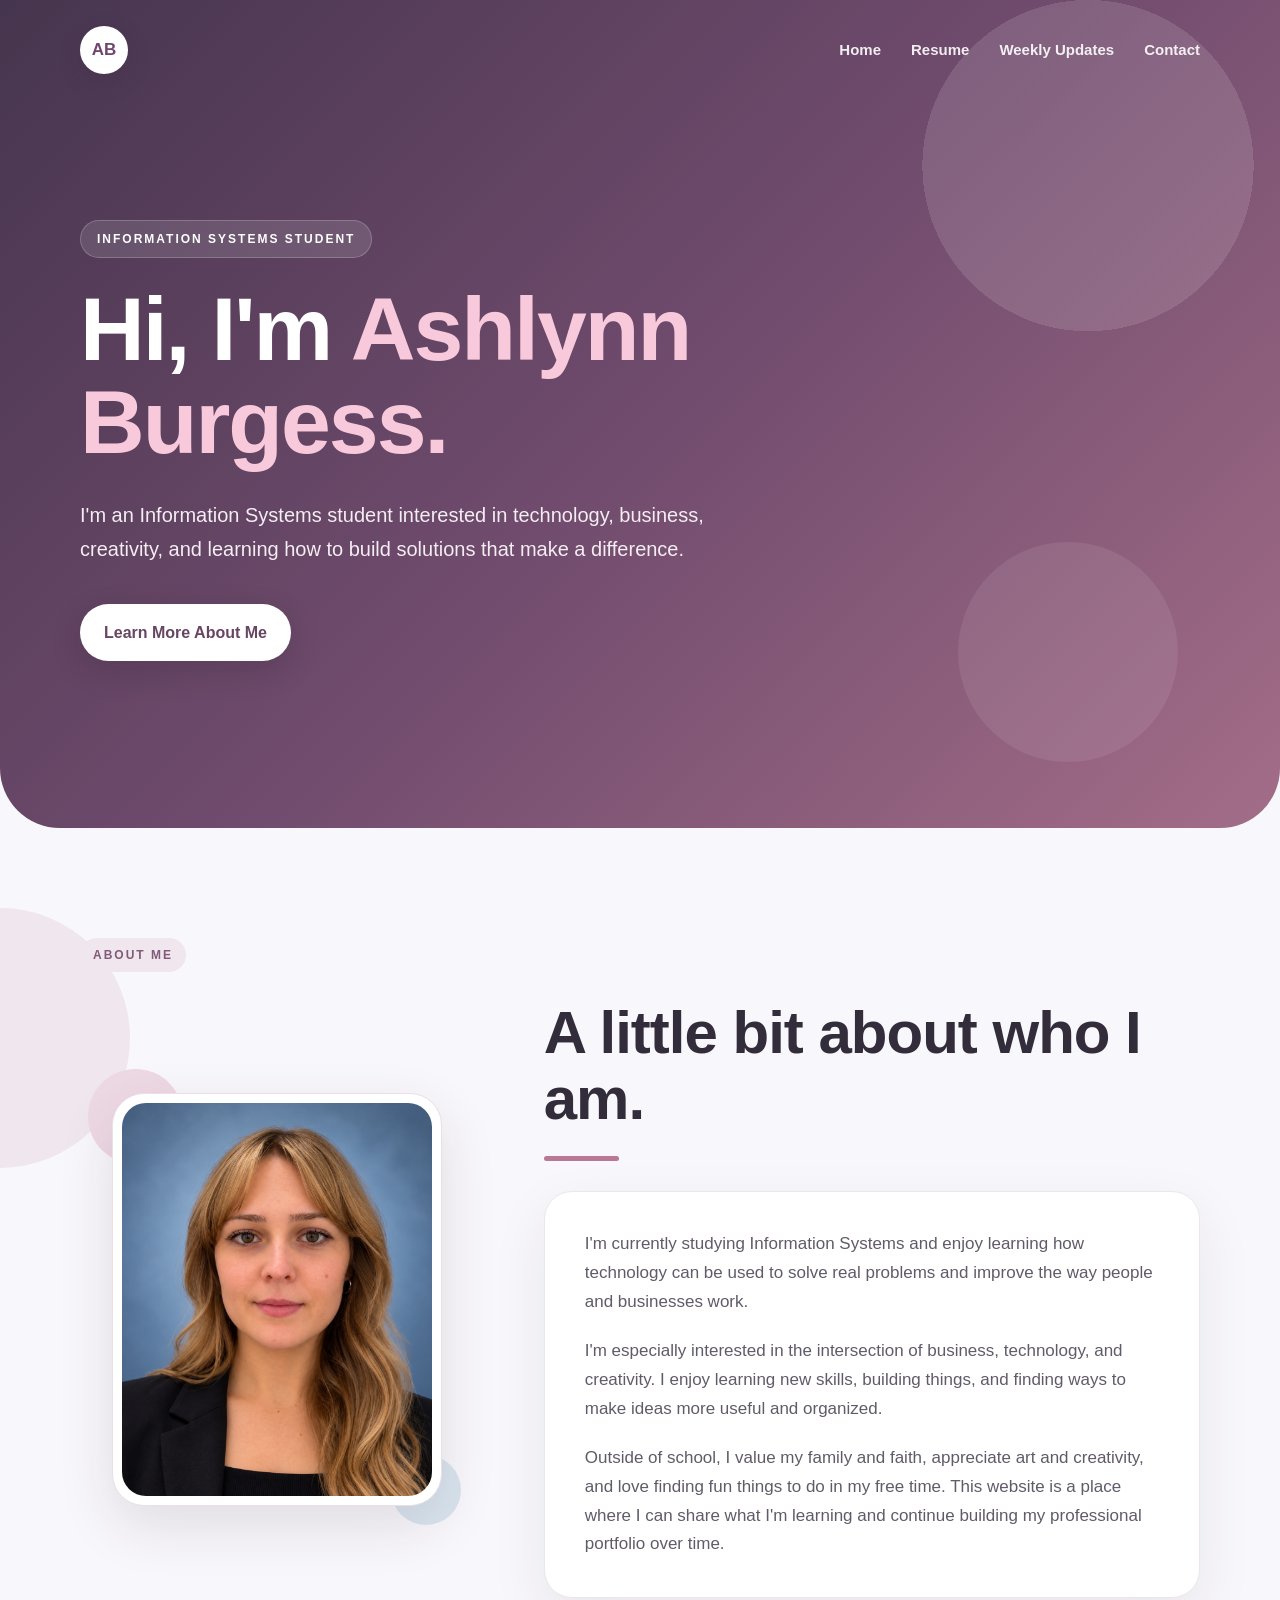
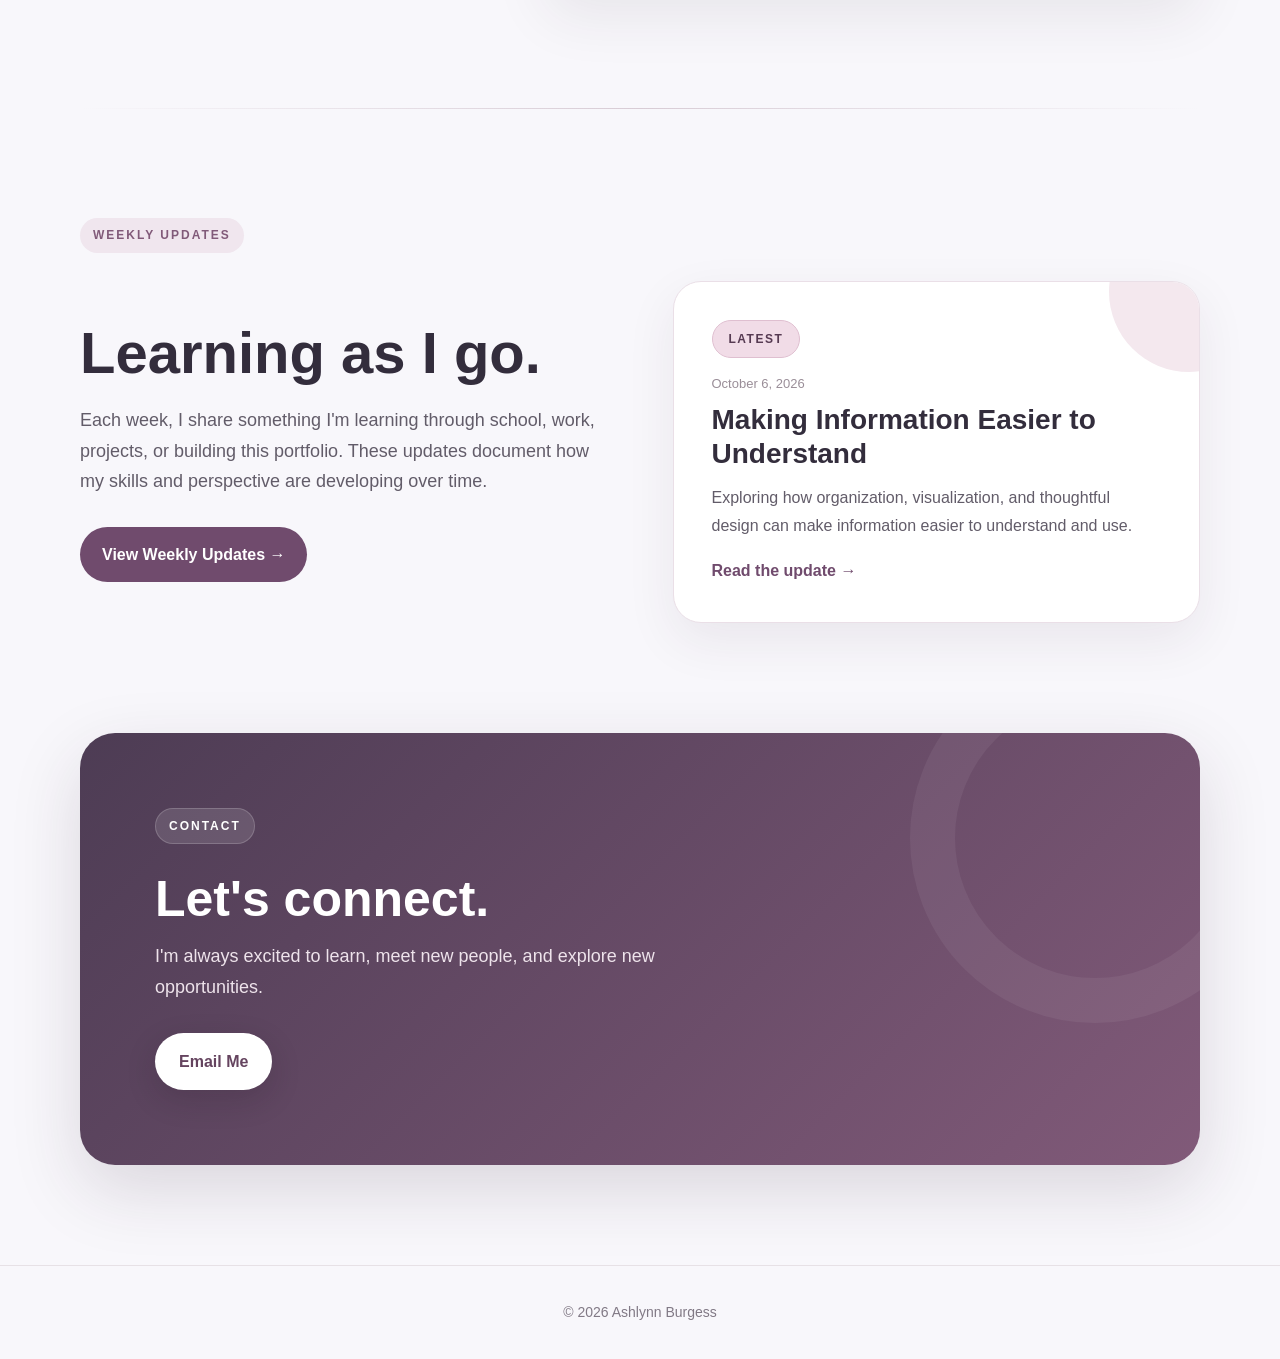
==== commit a3f13b1c: "Add resume page and week 6 update" ====
--- a/index.html
+++ b/index.html
@@ -26,7 +26,7 @@
 
             <div class="nav-links">
                 <a href="index.html">Home</a>
-                <a href="#about">About</a>
+                <a href="resume.html">Resume</a>
                 <a href="updates.html">Weekly Updates</a>
                 <a href="#contact">Contact</a>
             </div>
--- a/styles.css
+++ b/styles.css
@@ -1161,5 +1161,304 @@
     .contact h2 {
         font-size: 39px;
     }
+    /* =========================
+   RESUME PAGE HEADER
+========================= */
+
+.resume-header {
+    color: #ffffff;
+
+    background:
+        linear-gradient(
+            135deg,
+            #46354e 0%,
+            #704b6d 50%,
+            #a36d88 100%
+        );
+
+    border-bottom-left-radius: 55px;
+    border-bottom-right-radius: 55px;
+}
+
+.resume-header-content {
+    max-width: 1180px;
+
+    margin: 0 auto;
+
+    padding: 85px 30px 110px;
+}
+
+.resume-header-content h1 {
+    font-size: clamp(55px, 8vw, 92px);
+
+    line-height: 1;
+
+    margin-bottom: 24px;
+}
+
+.resume-header-content > p {
+    max-width: 700px;
+
+    color: #f2eaf0;
+
+    font-size: 19px;
+
+    margin-bottom: 30px;
+}
+
+.resume-header-buttons {
+    display: flex;
+
+    flex-wrap: wrap;
+
+    gap: 14px;
+}
+
+.outline-button {
+    background: transparent;
+
+    color: #ffffff;
+
+    border:
+        1px solid rgba(255,255,255,0.45);
+
+    box-shadow: none;
+}
+
+.outline-button:hover {
+    background:
+        rgba(255,255,255,0.10);
+}
+
+
+/* =========================
+   RESUME SECTIONS
+========================= */
+
+.resume-section {
+    position: relative;
+}
+
+.resume-section + .resume-section {
+    border-top:
+        1px solid #e7e1e6;
+}
+
+
+/* =========================
+   RESUME CARDS
+========================= */
+
+.resume-card {
+    background: #ffffff;
+
+    border:
+        1px solid #eadfe7;
+
+    border-radius: 26px;
+
+    padding: 35px 38px;
+
+    margin-bottom: 24px;
+
+    box-shadow:
+        0 14px 40px
+        rgba(64, 38, 61, 0.07);
+}
+
+.resume-card-heading {
+    display: flex;
+
+    justify-content: space-between;
+
+    align-items: flex-start;
+
+    gap: 30px;
+
+    margin-bottom: 16px;
+}
+
+.resume-card h2 {
+    color: #332d3c;
+
+    font-size: 26px;
+
+    line-height: 1.2;
+}
+
+.resume-card h3 {
+    color: #4a3a4a;
+
+    font-size: 19px;
+
+    margin-bottom: 8px;
+}
+
+.resume-subtitle {
+    color: #817581;
+
+    font-size: 15px;
+}
+
+.resume-date {
+    color: #704b6d;
+
+    background: #f1dce7;
+
+    border:
+        1px solid #dfbfd0;
+
+    padding: 6px 12px;
+
+    border-radius: 999px;
+
+    font-size: 12px;
+
+    font-weight: 700;
+
+    white-space: nowrap;
+}
+
+.resume-card > p {
+    color: #625c69;
+
+    margin-bottom: 14px;
+}
+
+.resume-card ul {
+    padding-left: 20px;
+
+    color: #625c69;
+}
+
+.resume-card li {
+    margin-bottom: 8px;
+}
+
+
+/* =========================
+   SKILL CARDS
+========================= */
+
+.skills-grid {
+    display: grid;
+
+    grid-template-columns:
+        repeat(2, 1fr);
+
+    gap: 20px;
+}
+
+.skill-card {
+    background: #ffffff;
+
+    border:
+        1px solid #eadfe7;
+
+    border-radius: 24px;
+
+    padding: 28px;
+
+    box-shadow:
+        0 12px 35px
+        rgba(64, 38, 61, 0.06);
+}
+
+.skill-card h3 {
+    color: #332d3c;
+
+    margin-bottom: 8px;
+}
+
+.skill-card p {
+    color: #625c69;
+}
+
+
+/* =========================
+   PROJECT CARDS
+========================= */
+
+.project-card {
+    border-left:
+        5px solid #b87994;
+}
+
+
+/* =========================
+   ADDITIONAL
+========================= */
+
+.additional-grid {
+    display: grid;
+
+    grid-template-columns:
+        repeat(3, 1fr);
+
+    gap: 20px;
+}
+
+.additional-card {
+    background: #ffffff;
+
+    border:
+        1px solid #eadfe7;
+
+    border-radius: 24px;
+
+    padding: 26px;
+
+    text-align: center;
+
+    box-shadow:
+        0 12px 35px
+        rgba(64, 38, 61, 0.06);
+}
+
+.additional-card h3 {
+    color: #332d3c;
+
+    margin-bottom: 8px;
+}
+
+.additional-card p {
+    color: #625c69;
+}
+
+
+/* =========================
+   RESUME MOBILE
+========================= */
+
+@media (max-width: 760px) {
+
+    .resume-header-content {
+        padding:
+            65px 22px 80px;
+    }
+
+    .resume-header-content h1 {
+        font-size: 55px;
+    }
+
+    .resume-card-heading {
+        flex-direction: column;
+
+        gap: 10px;
+    }
+
+    .skills-grid {
+        grid-template-columns: 1fr;
+    }
+
+    .additional-grid {
+        grid-template-columns: 1fr;
+    }
+
+    .resume-card {
+        padding: 28px;
+    }
+
+}
 
 }
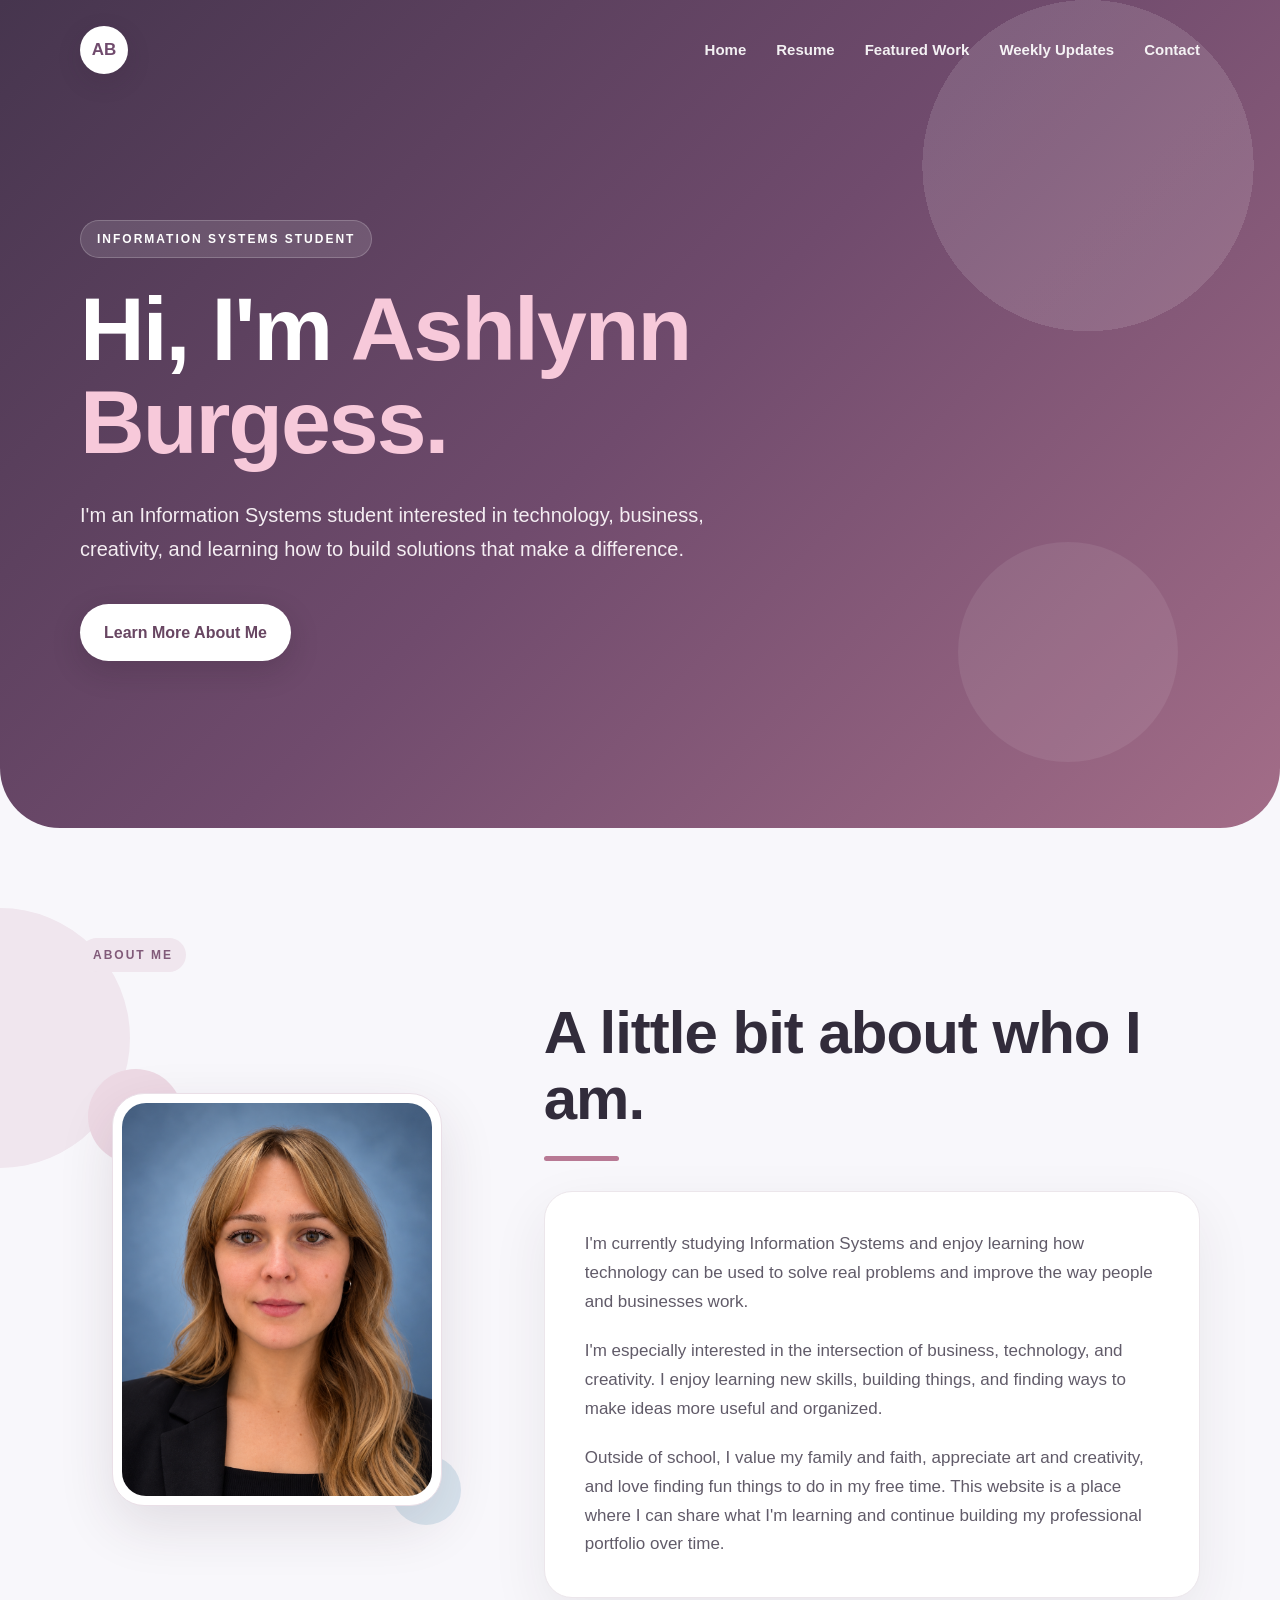
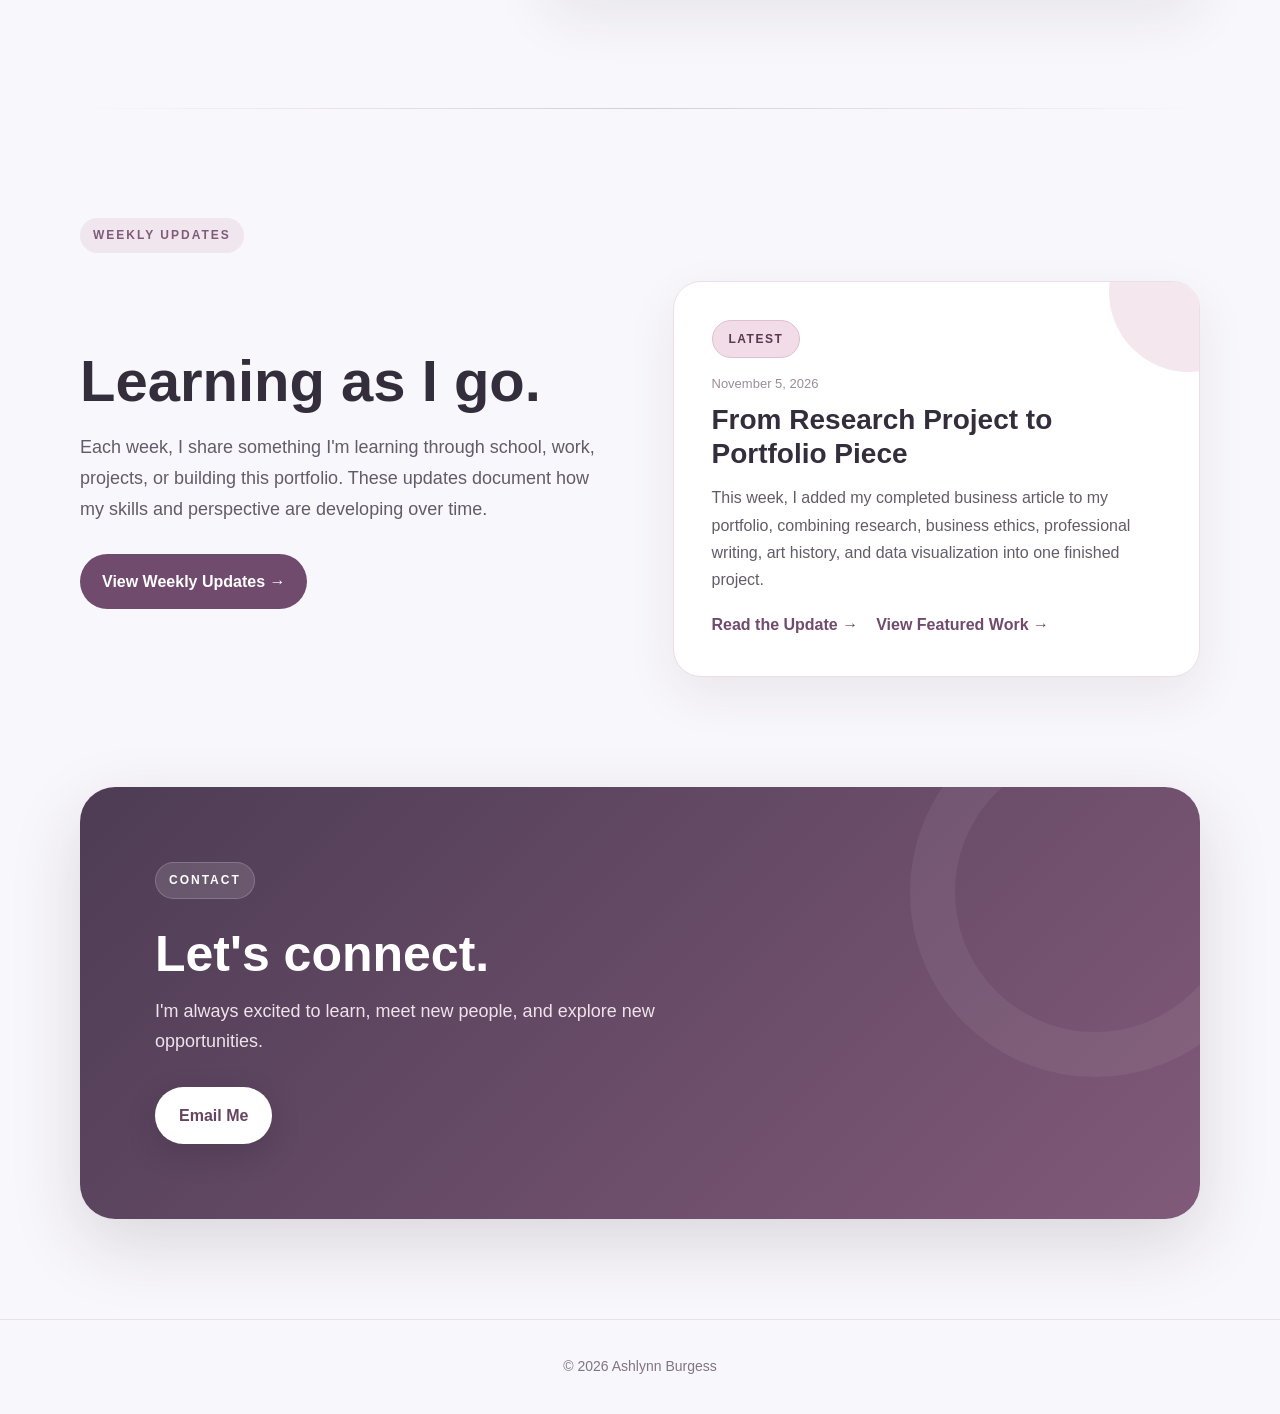
==== commit 0000134c: "Update homepage with week 8 featured project" ====
--- a/index.html
+++ b/index.html
@@ -27,8 +27,9 @@
             <div class="nav-links">
                 <a href="index.html">Home</a>
                 <a href="resume.html">Resume</a>
+                <a href="article.html">Featured Work</a>
                 <a href="updates.html">Weekly Updates</a>
-                <a href="#contact">Contact</a>
+                <a href="index.html#contact">Contact</a>
             </div>
 
         </nav>
@@ -128,7 +129,7 @@
 
 
         <!-- =========================
-             WEEKLY UPDATES PREVIEW
+            WEEKLY UPDATES PREVIEW
         ========================== -->
 
         <section class="updates-preview section">
@@ -166,28 +167,36 @@
                     </span>
 
                     <p class="latest-date">
-                        October 6, 2026
+                        November 5, 2026
                     </p>
 
                     <h3>
-                        Making Information Easier to Understand
+                        From Research Project to Portfolio Piece
                     </h3>
 
                     <p>
-                        Exploring how organization, visualization, and thoughtful
-                        design can make information easier to understand and use.
+                        This week, I added my completed business article to my portfolio,
+                        combining research, business ethics, professional writing, art
+                        history, and data visualization into one finished project.
                     </p>
 
-                    <a href="updates.html#week5">
-                        Read the update →
-                    </a>
+                    <div class="latest-update-links">
+
+                        <a href="updates.html#week8">
+                            Read the Update →
+                        </a>
+
+                        <a href="article.html">
+                            View Featured Work →
+                        </a>
+
+                    </div>
 
                 </div>
 
             </div>
 
         </section>
-
 
         <!-- =========================
              CONTACT
--- a/styles.css
+++ b/styles.css
@@ -1,6 +1,12 @@
-/* =========================
-   GLOBAL
-========================= */
+/* =========================================================
+   ASHLYNN BURGESS PORTFOLIO
+   COMPLETE STYLESHEET
+========================================================= */
+
+
+/* =========================================================
+   1. GLOBAL RESET
+========================================================= */
 
 * {
     margin: 0;
@@ -13,13 +19,11 @@
 }
 
 body {
-    font-family: "Segoe UI", Arial, sans-serif;
-
+    font-family: "Segoe UI", Arial, Helvetica, sans-serif;
     background: #f8f7fb;
-
     color: #252331;
-
     line-height: 1.7;
+    overflow-x: hidden;
 }
 
 main {
@@ -31,12 +35,87 @@
     max-width: 100%;
 }
 
-
-/* =========================
-   NAVIGATION
-========================= */
+a {
+    color: inherit;
+}
+
+button,
+input,
+textarea,
+select {
+    font: inherit;
+}
+
+
+/* =========================================================
+   2. GLOBAL COLOR VARIABLES
+========================================================= */
+
+:root {
+    --plum-dark: #46354e;
+    --plum: #704b6d;
+    --plum-light: #815a79;
+
+    --rose-dark: #a36d88;
+    --rose: #b87994;
+    --rose-light: #f1dce7;
+    --rose-pale: #f4e8ee;
+
+    --pink-light: #f7c9da;
+    --pink-pale: #f0e6ee;
+
+    --blue-pale: #d8e4ee;
+
+    --white: #ffffff;
+
+    --background: #f8f7fb;
+
+    --text-dark: #252331;
+    --text-heading: #332d3c;
+    --text-medium: #625c69;
+    --text-light: #817581;
+
+    --border: #eadfe7;
+    --border-light: #ece6eb;
+}
+
+
+/* =========================================================
+   3. GENERAL PAGE LAYOUT
+========================================================= */
+
+.section {
+    width: 100%;
+    max-width: 1180px;
+    margin: 0 auto;
+    padding: 110px 30px;
+}
+
+.section-label {
+    display: inline-block;
+
+    color: var(--plum-light);
+    background: var(--pink-pale);
+
+    padding: 7px 13px;
+
+    border-radius: 999px;
+
+    font-size: 12px;
+    font-weight: 700;
+
+    letter-spacing: 2px;
+
+    margin-bottom: 28px;
+}
+
+
+/* =========================================================
+   4. NAVIGATION
+========================================================= */
 
 .nav {
+    width: 100%;
     max-width: 1180px;
 
     margin: 0 auto;
@@ -44,10 +123,11 @@
     padding: 26px 30px;
 
     display: flex;
-
+    align-items: center;
     justify-content: space-between;
 
-    align-items: center;
+    position: relative;
+    z-index: 10;
 }
 
 .logo {
@@ -55,20 +135,18 @@
     height: 48px;
 
     display: flex;
-
     align-items: center;
-
     justify-content: center;
 
+    flex-shrink: 0;
+
+    background: var(--white);
+    color: var(--plum);
+
     border-radius: 50%;
 
-    background: #ffffff;
-
-    color: #70456f;
-
+    font-size: 17px;
     font-weight: 700;
-
-    font-size: 17px;
 
     box-shadow:
         0 8px 24px
@@ -77,20 +155,19 @@
 
 .nav-links {
     display: flex;
-
+    align-items: center;
     gap: 30px;
 }
 
 .nav-links a {
+    color: var(--white);
+
     text-decoration: none;
 
-    color: #ffffff;
-
     font-size: 15px;
-
     font-weight: 600;
 
-    opacity: 0.9;
+    opacity: 0.92;
 
     transition:
         opacity 0.2s ease,
@@ -99,19 +176,18 @@
 
 .nav-links a:hover {
     opacity: 1;
-
     transform: translateY(-1px);
 }
 
 
-/* =========================
-   HERO
-========================= */
+/* =========================================================
+   5. HOMEPAGE HERO
+========================================================= */
 
 .hero {
     min-height: 92vh;
 
-    color: #ffffff;
+    color: var(--white);
 
     background:
         radial-gradient(
@@ -120,7 +196,6 @@
             rgba(255, 255, 255, 0.12) 13%,
             transparent 13%
         ),
-
         linear-gradient(
             135deg,
             #46354e 0%,
@@ -131,8 +206,9 @@
     position: relative;
 
     border-bottom-left-radius: 60px;
-
     border-bottom-right-radius: 60px;
+
+    overflow: hidden;
 }
 
 .hero::after {
@@ -149,11 +225,13 @@
         rgba(255, 255, 255, 0.08);
 
     right: 8%;
-
     bottom: 8%;
+
+    pointer-events: none;
 }
 
 .hero-content {
+    width: 100%;
     max-width: 1180px;
 
     margin: 0 auto;
@@ -161,7 +239,6 @@
     padding: 120px 30px 160px;
 
     position: relative;
-
     z-index: 2;
 }
 
@@ -172,7 +249,7 @@
         rgba(255, 255, 255, 0.12);
 
     border:
-        1px solid rgba(255, 255, 255, 0.2);
+        1px solid rgba(255, 255, 255, 0.20);
 
     border-radius: 999px;
 
@@ -181,27 +258,26 @@
     margin-bottom: 25px;
 
     font-size: 12px;
+    font-weight: 700;
 
     letter-spacing: 2px;
-
-    font-weight: 700;
 }
 
 .hero h1 {
+    max-width: 850px;
+
     font-size:
         clamp(56px, 7vw, 95px);
 
     line-height: 1.03;
 
-    max-width: 850px;
-
     letter-spacing: -2px;
 
     margin-bottom: 30px;
 }
 
 .hero h1 span {
-    color: #f7c9da;
+    color: var(--pink-light);
 }
 
 .hero-description {
@@ -215,21 +291,20 @@
 }
 
 
-/* =========================
-   BUTTONS
-========================= */
+/* =========================================================
+   6. BUTTONS
+========================================================= */
 
 .button {
     display: inline-block;
 
+    padding: 15px 24px;
+
+    border-radius: 999px;
+
     text-decoration: none;
 
-    padding: 15px 24px;
-
-    border-radius: 999px;
-
-    background: #ffffff;
-
+    background: var(--white);
     color: #684662;
 
     font-weight: 700;
@@ -240,7 +315,8 @@
 
     transition:
         transform 0.2s ease,
-        box-shadow 0.2s ease;
+        box-shadow 0.2s ease,
+        background 0.2s ease;
 }
 
 .button:hover {
@@ -252,42 +328,9 @@
 }
 
 
-/* =========================
-   GENERAL SECTIONS
-========================= */
-
-.section {
-    max-width: 1180px;
-
-    margin: 0 auto;
-
-    padding: 110px 30px;
-}
-
-.section-label {
-    display: inline-block;
-
-    color: #815a79;
-
-    background: #f0e6ee;
-
-    padding: 7px 13px;
-
-    border-radius: 999px;
-
-    font-size: 12px;
-
-    letter-spacing: 2px;
-
-    font-weight: 700;
-
-    margin-bottom: 28px;
-}
-
-
-/* =========================
-   ABOUT
-========================= */
+/* =========================================================
+   7. ABOUT SECTION
+========================================================= */
 
 .about {
     position: relative;
@@ -303,10 +346,9 @@
 
     border-radius: 50%;
 
-    background: #f0e6ee;
+    background: var(--pink-pale);
 
     left: -180px;
-
     top: 80px;
 
     z-index: -1;
@@ -324,17 +366,17 @@
 }
 
 
-/* ABOUT PORTRAIT */
+/* =========================================================
+   8. ABOUT PORTRAIT
+========================================================= */
 
 .about-photo {
     display: flex;
-
     justify-content: center;
 }
 
 .about-photo-frame {
     width: 100%;
-
     max-width: 330px;
 
     aspect-ratio: 4 / 5;
@@ -343,10 +385,10 @@
 
     border-radius: 32px;
 
-    background: #ffffff;
+    background: var(--white);
 
     border:
-        1px solid #eadfe7;
+        1px solid var(--border);
 
     box-shadow:
         0 20px 55px
@@ -368,7 +410,6 @@
     background: #edd9e4;
 
     top: -25px;
-
     left: -25px;
 
     z-index: -1;
@@ -384,10 +425,9 @@
 
     border-radius: 50%;
 
-    background: #d8e4ee;
+    background: var(--blue-pale);
 
     bottom: -20px;
-
     right: -20px;
 
     z-index: -1;
@@ -395,7 +435,6 @@
 
 .about-photo-frame img {
     width: 100%;
-
     height: 100%;
 
     object-fit: cover;
@@ -404,7 +443,9 @@
 }
 
 
-/* ABOUT CONTENT */
+/* =========================================================
+   9. ABOUT CONTENT
+========================================================= */
 
 .about-content h2 {
     font-size:
@@ -427,7 +468,7 @@
     width: 75px;
     height: 5px;
 
-    background: #b87994;
+    background: var(--rose);
 
     border-radius: 10px;
 
@@ -435,10 +476,10 @@
 }
 
 .about-text {
-    background: #ffffff;
+    background: var(--white);
 
     border:
-        1px solid #ece6eb;
+        1px solid var(--border-light);
 
     border-radius: 28px;
 
@@ -462,9 +503,9 @@
 }
 
 
-/* =========================
-   WEEKLY UPDATES PREVIEW
-========================= */
+/* =========================================================
+   10. HOMEPAGE UPDATES PREVIEW
+========================================================= */
 
 .updates-preview {
     position: relative;
@@ -476,9 +517,7 @@
     position: absolute;
 
     left: 30px;
-
     right: 30px;
-
     top: 0;
 
     height: 1px;
@@ -509,19 +548,19 @@
 
     line-height: 1.1;
 
-    color: #332d3c;
+    color: var(--text-heading);
 
     margin-bottom: 20px;
 }
 
 .updates-preview-text p {
-    color: #625c69;
+    max-width: 560px;
+
+    color: var(--text-medium);
 
     font-size: 18px;
 
     margin-bottom: 30px;
-
-    max-width: 560px;
 }
 
 .updates-button {
@@ -529,9 +568,8 @@
 
     text-decoration: none;
 
-    background: #704b6d;
-
-    color: #ffffff;
+    background: var(--plum);
+    color: var(--white);
 
     padding: 14px 22px;
 
@@ -551,15 +589,33 @@
 }
 
 
-/* LATEST UPDATE CARD */
+/* =========================================================
+   11. LATEST UPDATE CARD
+========================================================= */
+.latest-update-links {
+    display: flex;
+    flex-wrap: wrap;
+    gap: 18px;
+    margin-top: 6px;
+}
+
+.latest-update-links a {
+    color: #704b6d;
+    font-weight: 700;
+    text-decoration: none;
+}
+
+.latest-update-links a:hover {
+    text-decoration: underline;
+}
 
 .latest-update {
     position: relative;
 
-    background: #ffffff;
+    background: var(--white);
 
     border:
-        1px solid #eadfe7;
+        1px solid var(--border);
 
     border-radius: 28px;
 
@@ -578,28 +634,69 @@
     position: absolute;
 
     width: 160px;
-
     height: 160px;
 
     border-radius: 50%;
 
-    background: #f4e8ee;
+    background: var(--rose-pale);
 
     right: -70px;
-
     top: -70px;
+
+    z-index: 0;
 }
 
 .latest-update > * {
     position: relative;
-
     z-index: 2;
 }
+
+.latest-date {
+    color: #9a8e98;
+
+    font-size: 13px;
+
+    margin-top: 15px;
+    margin-bottom: 8px;
+}
+
+.latest-update h3 {
+    color: var(--text-heading);
+
+    font-size: 28px;
+
+    line-height: 1.2;
+
+    margin-bottom: 14px;
+}
+
+.latest-update > p:not(.latest-date) {
+    color: var(--text-medium);
+
+    margin-bottom: 18px;
+}
+
+.latest-update a {
+    color: var(--plum);
+
+    font-weight: 700;
+
+    text-decoration: none;
+}
+
+.latest-update a:hover {
+    text-decoration: underline;
+}
+
+
+/* =========================================================
+   12. WEEK BADGE
+========================================================= */
 
 .week {
     display: inline-block;
 
-    background: #f1dce7;
+    background: var(--rose-light);
 
     color: #563a52;
 
@@ -617,51 +714,13 @@
     font-weight: 800;
 }
 
-.latest-date {
-    color: #9a8e98;
-
-    font-size: 13px;
-
-    margin-top: 15px;
-
-    margin-bottom: 8px;
-}
-
-.latest-update h3 {
-    color: #332d3c;
-
-    font-size: 28px;
-
-    line-height: 1.2;
-
-    margin-bottom: 14px;
-}
-
-.latest-update > p:not(.latest-date) {
-    color: #625c69;
-
-    margin-bottom: 18px;
-}
-
-.latest-update a {
-    color: #704b6d;
-
-    font-weight: 700;
-
-    text-decoration: none;
-}
-
-.latest-update a:hover {
-    text-decoration: underline;
-}
-
-
-/* =========================
-   UPDATES PAGE HEADER
-========================= */
+
+/* =========================================================
+   13. UPDATES PAGE HEADER
+========================================================= */
 
 .updates-header {
-    color: #ffffff;
+    color: var(--white);
 
     background:
         linear-gradient(
@@ -672,11 +731,13 @@
         );
 
     border-bottom-left-radius: 55px;
-
     border-bottom-right-radius: 55px;
+
+    overflow: hidden;
 }
 
 .updates-header-content {
+    width: 100%;
     max-width: 1180px;
 
     margin: 0 auto;
@@ -702,10 +763,9 @@
 }
 
 
-/* =========================
-   WEEKLY UPDATE CARDS
-   USED ON updates.html
-========================= */
+/* =========================================================
+   14. WEEKLY UPDATES PAGE
+========================================================= */
 
 .learning {
     position: relative;
@@ -719,13 +779,18 @@
     gap: 30px;
 }
 
+
+/* =========================================================
+   15. LEARNING CARDS
+========================================================= */
+
 .learning-card {
     position: relative;
 
-    background: #ffffff;
+    background: var(--white);
 
     border:
-        1px solid #eadfe7;
+        1px solid var(--border);
 
     border-radius: 28px;
 
@@ -756,15 +821,13 @@
     position: absolute;
 
     width: 180px;
-
     height: 180px;
 
     border-radius: 50%;
 
-    background: #f4e8ee;
+    background: var(--rose-pale);
 
     right: -85px;
-
     top: -85px;
 
     z-index: 0;
@@ -772,9 +835,13 @@
 
 .learning-card > * {
     position: relative;
-
     z-index: 2;
 }
+
+
+/* =========================================================
+   16. FEATURED LEARNING CARDS
+========================================================= */
 
 .featured-card {
     display: grid;
@@ -787,9 +854,12 @@
     align-items: start;
 }
 
+.learning-card-image {
+    width: 100%;
+}
+
 .learning-card-image img {
     width: 100%;
-
     height: 420px;
 
     object-fit: cover;
@@ -797,7 +867,7 @@
     border-radius: 22px;
 
     border:
-        1px solid #eadfe7;
+        1px solid var(--border);
 
     box-shadow:
         0 14px 34px
@@ -808,6 +878,11 @@
     min-width: 0;
 }
 
+
+/* =========================================================
+   17. WEEK DETAILS
+========================================================= */
+
 .week-row {
     display: flex;
 
@@ -821,7 +896,7 @@
 }
 
 .entry-type {
-    color: #817581;
+    color: var(--text-light);
 
     font-size: 13px;
 
@@ -841,7 +916,7 @@
 
     line-height: 1.2;
 
-    color: #332d3c;
+    color: var(--text-heading);
 
     margin-bottom: 18px;
 }
@@ -849,7 +924,7 @@
 .learning-card p {
     max-width: 850px;
 
-    color: #625c69;
+    color: var(--text-medium);
 
     font-size: 17px;
 
@@ -857,9 +932,9 @@
 }
 
 
-/* =========================
-   SKILL TAGS
-========================= */
+/* =========================================================
+   18. SKILL TAGS
+========================================================= */
 
 .skills-row {
     display: flex;
@@ -889,9 +964,9 @@
 }
 
 
-/* =========================
-   CONTACT
-========================= */
+/* =========================================================
+   19. CONTACT SECTION
+========================================================= */
 
 .contact {
     max-width: 1120px;
@@ -907,7 +982,7 @@
             #815a79
         );
 
-    color: #ffffff;
+    color: var(--white);
 
     padding: 75px;
 
@@ -926,7 +1001,6 @@
     position: absolute;
 
     width: 280px;
-
     height: 280px;
 
     border-radius: 50%;
@@ -936,12 +1010,11 @@
         rgba(255, 255, 255, 0.06);
 
     right: -80px;
-
     top: -80px;
 }
 
 .contact .section-label {
-    color: #ffffff;
+    color: var(--white);
 
     background:
         rgba(255, 255, 255, 0.12);
@@ -959,7 +1032,6 @@
     margin-bottom: 14px;
 
     position: relative;
-
     z-index: 2;
 }
 
@@ -973,24 +1045,21 @@
     margin-bottom: 30px;
 
     position: relative;
-
     z-index: 2;
 }
 
 .secondary {
-    background: #ffffff;
-
+    background: var(--white);
     color: #65445f;
 
     position: relative;
-
     z-index: 2;
 }
 
 
-/* =========================
-   FOOTER
-========================= */
+/* =========================================================
+   20. FOOTER
+========================================================= */
 
 footer {
     text-align: center;
@@ -1000,175 +1069,26 @@
     border-top:
         1px solid #e7e1e6;
 
-    color: #817985;
+    color: var(--text-light);
 
     font-size: 14px;
 }
 
 
-/* =========================
-   TABLET
-========================= */
-
-@media (max-width: 950px) {
-
-    .about-grid {
-        grid-template-columns:
-            0.8fr 1.2fr;
-
-        gap: 45px;
-    }
-
-    .about-photo-frame {
-        max-width: 290px;
-    }
-
-    .featured-card {
-        grid-template-columns:
-            240px 1fr;
-
-        gap: 28px;
-    }
-
-    .learning-card-image img {
-        height: 360px;
-    }
-
-}
-
-
-/* =========================
-   MOBILE
-========================= */
-
-@media (max-width: 760px) {
-
-    .nav {
-        padding: 20px;
-    }
-
-    .nav-links {
-        gap: 13px;
-
-        flex-wrap: wrap;
-
-        justify-content: flex-end;
-    }
-
-    .nav-links a {
-        font-size: 13px;
-    }
-
-    .hero {
-        min-height: auto;
-
-        border-bottom-left-radius: 35px;
-
-        border-bottom-right-radius: 35px;
-    }
-
-    .hero-content {
-        padding:
-            80px 22px 110px;
-    }
-
-    .hero h1 {
-        font-size: 54px;
-    }
-
-    .hero-description {
-        font-size: 17px;
-    }
-
-    .section {
-        padding:
-            80px 22px;
-    }
-
-    .about-grid {
-        grid-template-columns: 1fr;
-
-        gap: 45px;
-    }
-
-    .about-photo {
-        justify-content: flex-start;
-    }
-
-    .about-photo-frame {
-        max-width: 280px;
-    }
-
-    .about-text {
-        padding: 28px;
-    }
-
-    .updates-preview-grid {
-        grid-template-columns: 1fr;
-
-        gap: 35px;
-    }
-
-    .latest-update {
-        padding: 30px;
-    }
-
-    .updates-header-content {
-        padding:
-            65px 22px 80px;
-    }
-
-    .updates-header-content h1 {
-        font-size: 55px;
-    }
-
-    .learning-card {
-        padding: 28px;
-    }
-
-    .featured-card {
-        grid-template-columns: 1fr;
-
-        gap: 28px;
-    }
-
-    .learning-card-image img {
-        height: 360px;
-
-        object-position: center;
-    }
-
-    .week-row {
-        flex-direction: column;
-
-        align-items: flex-start;
-
-        gap: 8px;
-    }
-
-    .learning-card h3 {
-        font-size: 27px;
-    }
-
-    .contact {
-        margin:
-            30px 20px 70px;
-
-        padding:
-            50px 28px;
-    }
-
-    .contact h2 {
-        font-size: 39px;
-    }
-    /* =========================
-   RESUME PAGE HEADER
-========================= */
+/* =========================================================
+   21. RESUME PAGE HEADER
+========================================================= */
 
 .resume-header {
-    color: #ffffff;
+    color: var(--white);
 
     background:
+        radial-gradient(
+            circle at 85% 20%,
+            rgba(255, 255, 255, 0.10) 0%,
+            rgba(255, 255, 255, 0.10) 12%,
+            transparent 12%
+        ),
         linear-gradient(
             135deg,
             #46354e 0%,
@@ -1178,9 +1098,16 @@
 
     border-bottom-left-radius: 55px;
     border-bottom-right-radius: 55px;
+
+    overflow: hidden;
+}
+
+.resume-header .nav-links a {
+    color: var(--white);
 }
 
 .resume-header-content {
+    width: 100%;
     max-width: 1180px;
 
     margin: 0 auto;
@@ -1189,7 +1116,8 @@
 }
 
 .resume-header-content h1 {
-    font-size: clamp(55px, 8vw, 92px);
+    font-size:
+        clamp(55px, 8vw, 92px);
 
     line-height: 1;
 
@@ -1217,23 +1145,24 @@
 .outline-button {
     background: transparent;
 
-    color: #ffffff;
+    color: var(--white);
 
     border:
-        1px solid rgba(255,255,255,0.45);
+        1px solid
+        rgba(255, 255, 255, 0.45);
 
     box-shadow: none;
 }
 
 .outline-button:hover {
     background:
-        rgba(255,255,255,0.10);
-}
-
-
-/* =========================
-   RESUME SECTIONS
-========================= */
+        rgba(255, 255, 255, 0.10);
+}
+
+
+/* =========================================================
+   22. RESUME GENERAL
+========================================================= */
 
 .resume-section {
     position: relative;
@@ -1245,15 +1174,17 @@
 }
 
 
-/* =========================
-   RESUME CARDS
-========================= */
+/* =========================================================
+   23. RESUME CARDS
+========================================================= */
 
 .resume-card {
-    background: #ffffff;
+    width: 100%;
+
+    background: var(--white);
 
     border:
-        1px solid #eadfe7;
+        1px solid var(--border);
 
     border-radius: 26px;
 
@@ -1266,6 +1197,10 @@
         rgba(64, 38, 61, 0.07);
 }
 
+.resume-card:last-child {
+    margin-bottom: 0;
+}
+
 .resume-card-heading {
     display: flex;
 
@@ -1279,7 +1214,7 @@
 }
 
 .resume-card h2 {
-    color: #332d3c;
+    color: var(--text-heading);
 
     font-size: 26px;
 
@@ -1291,19 +1226,23 @@
 
     font-size: 19px;
 
+    line-height: 1.4;
+
     margin-bottom: 8px;
 }
 
 .resume-subtitle {
-    color: #817581;
+    color: var(--text-light);
 
     font-size: 15px;
 }
 
 .resume-date {
-    color: #704b6d;
-
-    background: #f1dce7;
+    display: inline-block;
+
+    color: var(--plum);
+
+    background: var(--rose-light);
 
     border:
         1px solid #dfbfd0;
@@ -1320,40 +1259,44 @@
 }
 
 .resume-card > p {
-    color: #625c69;
+    color: var(--text-medium);
 
     margin-bottom: 14px;
 }
 
 .resume-card ul {
-    padding-left: 20px;
-
-    color: #625c69;
+    padding-left: 22px;
+
+    color: var(--text-medium);
 }
 
 .resume-card li {
     margin-bottom: 8px;
 }
 
-
-/* =========================
-   SKILL CARDS
-========================= */
+.resume-card li:last-child {
+    margin-bottom: 0;
+}
+
+
+/* =========================================================
+   24. RESUME SKILLS GRID
+========================================================= */
 
 .skills-grid {
     display: grid;
 
     grid-template-columns:
-        repeat(2, 1fr);
+        repeat(2, minmax(0, 1fr));
 
     gap: 20px;
 }
 
 .skill-card {
-    background: #ffffff;
+    background: var(--white);
 
     border:
-        1px solid #eadfe7;
+        1px solid var(--border);
 
     border-radius: 24px;
 
@@ -1365,44 +1308,46 @@
 }
 
 .skill-card h3 {
-    color: #332d3c;
+    color: var(--text-heading);
+
+    font-size: 20px;
 
     margin-bottom: 8px;
 }
 
 .skill-card p {
-    color: #625c69;
-}
-
-
-/* =========================
-   PROJECT CARDS
-========================= */
+    color: var(--text-medium);
+}
+
+
+/* =========================================================
+   25. RESUME PROJECT CARDS
+========================================================= */
 
 .project-card {
     border-left:
-        5px solid #b87994;
-}
-
-
-/* =========================
-   ADDITIONAL
-========================= */
+        5px solid var(--rose);
+}
+
+
+/* =========================================================
+   26. ADDITIONAL RESUME GRID
+========================================================= */
 
 .additional-grid {
     display: grid;
 
     grid-template-columns:
-        repeat(3, 1fr);
+        repeat(3, minmax(0, 1fr));
 
     gap: 20px;
 }
 
 .additional-card {
-    background: #ffffff;
+    background: var(--white);
 
     border:
-        1px solid #eadfe7;
+        1px solid var(--border);
 
     border-radius: 24px;
 
@@ -1416,21 +1361,331 @@
 }
 
 .additional-card h3 {
-    color: #332d3c;
+    color: var(--text-heading);
+
+    font-size: 19px;
 
     margin-bottom: 8px;
 }
 
 .additional-card p {
-    color: #625c69;
-}
-
-
-/* =========================
-   RESUME MOBILE
-========================= */
+    color: var(--text-medium);
+}
+
+
+/* =========================================================
+   27. RESUME VISUAL POLISH
+========================================================= */
+
+.resume-section .section-label {
+    margin-bottom: 32px;
+}
+
+.resume-section:nth-of-type(even) {
+    position: relative;
+}
+
+.resume-section:nth-of-type(even)::before {
+    content: "";
+
+    position: absolute;
+
+    width: 220px;
+    height: 220px;
+
+    border-radius: 50%;
+
+    background:
+        rgba(240, 230, 238, 0.45);
+
+    right: -160px;
+    top: 70px;
+
+    z-index: -1;
+}
+
+
+/* =========================================================
+   28. RESUME LINK STYLING
+========================================================= */
+
+.resume-card a {
+    color: var(--plum);
+
+    font-weight: 700;
+
+    text-decoration: none;
+}
+
+.resume-card a:hover {
+    text-decoration: underline;
+}
+
+
+/* =========================================================
+   29. TABLET
+========================================================= */
+
+@media (max-width: 950px) {
+
+    .section {
+        padding:
+            90px 25px;
+    }
+
+    .about-grid {
+        grid-template-columns:
+            0.8fr 1.2fr;
+
+        gap: 45px;
+    }
+
+    .about-photo-frame {
+        max-width: 290px;
+    }
+
+    .featured-card {
+        grid-template-columns:
+            240px 1fr;
+
+        gap: 28px;
+    }
+
+    .learning-card-image img {
+        height: 360px;
+    }
+
+    .updates-preview-grid {
+        gap: 40px;
+    }
+
+    .skills-grid {
+        grid-template-columns:
+            1fr 1fr;
+    }
+
+    .additional-grid {
+        grid-template-columns:
+            repeat(3, 1fr);
+    }
+
+}
+
+
+/* =========================================================
+   30. SMALL TABLET / LARGE PHONE
+========================================================= */
+
+@media (max-width: 800px) {
+
+    .nav {
+        padding:
+            20px 22px;
+    }
+
+    .nav-links {
+        gap: 15px;
+
+        flex-wrap: wrap;
+
+        justify-content: flex-end;
+    }
+
+    .nav-links a {
+        font-size: 13px;
+    }
+
+    .updates-preview-grid {
+        grid-template-columns: 1fr;
+
+        gap: 35px;
+    }
+
+    .featured-card {
+        grid-template-columns: 1fr;
+    }
+
+    .learning-card-image img {
+        height: 380px;
+    }
+
+    .skills-grid {
+        grid-template-columns: 1fr;
+    }
+
+    .additional-grid {
+        grid-template-columns: 1fr;
+    }
+
+}
+
+
+/* =========================================================
+   31. MOBILE
+========================================================= */
 
 @media (max-width: 760px) {
+
+    body {
+        line-height: 1.6;
+    }
+
+    .nav {
+        padding: 20px;
+    }
+
+    .logo {
+        width: 44px;
+        height: 44px;
+
+        font-size: 15px;
+    }
+
+    .nav-links {
+        gap: 12px;
+
+        flex-wrap: wrap;
+
+        justify-content: flex-end;
+    }
+
+    .nav-links a {
+        font-size: 12px;
+    }
+
+
+    /* HERO */
+
+    .hero {
+        min-height: auto;
+
+        border-bottom-left-radius: 35px;
+        border-bottom-right-radius: 35px;
+    }
+
+    .hero-content {
+        padding:
+            80px 22px 110px;
+    }
+
+    .hero h1 {
+        font-size: 54px;
+
+        letter-spacing: -1px;
+    }
+
+    .hero-description {
+        font-size: 17px;
+    }
+
+
+    /* GENERAL SECTION */
+
+    .section {
+        padding:
+            80px 22px;
+    }
+
+
+    /* ABOUT */
+
+    .about-grid {
+        grid-template-columns: 1fr;
+
+        gap: 45px;
+    }
+
+    .about-photo {
+        justify-content: flex-start;
+    }
+
+    .about-photo-frame {
+        max-width: 280px;
+    }
+
+    .about-content h2 {
+        font-size: 40px;
+    }
+
+    .about-text {
+        padding: 28px;
+    }
+
+
+    /* UPDATE PREVIEW */
+
+    .updates-preview-grid {
+        grid-template-columns: 1fr;
+
+        gap: 35px;
+    }
+
+    .latest-update {
+        padding: 30px;
+    }
+
+
+    /* UPDATES PAGE */
+
+    .updates-header-content {
+        padding:
+            65px 22px 80px;
+    }
+
+    .updates-header-content h1 {
+        font-size: 55px;
+    }
+
+    .learning-card {
+        padding: 28px;
+    }
+
+    .featured-card {
+        grid-template-columns: 1fr;
+
+        gap: 28px;
+    }
+
+    .learning-card-image img {
+        height: 360px;
+
+        object-position: center;
+    }
+
+    .week-row {
+        flex-direction: column;
+
+        align-items: flex-start;
+
+        gap: 8px;
+    }
+
+    .learning-card h3 {
+        font-size: 27px;
+    }
+
+
+    /* CONTACT */
+
+    .contact {
+        margin:
+            30px 20px 70px;
+
+        padding:
+            50px 28px;
+    }
+
+    .contact h2 {
+        font-size: 39px;
+    }
+
+
+    /* RESUME HEADER */
+
+    .resume-header {
+        border-bottom-left-radius: 35px;
+        border-bottom-right-radius: 35px;
+    }
 
     .resume-header-content {
         padding:
@@ -1441,12 +1696,37 @@
         font-size: 55px;
     }
 
+    .resume-header-content > p {
+        font-size: 17px;
+    }
+
+    .resume-header-buttons {
+        flex-direction: column;
+
+        align-items: flex-start;
+    }
+
+
+    /* RESUME CARDS */
+
+    .resume-card {
+        padding: 28px;
+    }
+
     .resume-card-heading {
         flex-direction: column;
 
         gap: 10px;
     }
 
+    .resume-card h2 {
+        font-size: 23px;
+    }
+
+    .resume-date {
+        align-self: flex-start;
+    }
+
     .skills-grid {
         grid-template-columns: 1fr;
     }
@@ -1455,10 +1735,385 @@
         grid-template-columns: 1fr;
     }
 
-    .resume-card {
-        padding: 28px;
-    }
-
-}
-
+}
+
+
+/* =========================================================
+   32. EXTRA SMALL PHONES
+========================================================= */
+
+@media (max-width: 520px) {
+
+    .nav {
+        align-items: flex-start;
+    }
+
+    .nav-links {
+        max-width: 250px;
+
+        row-gap: 8px;
+    }
+
+    .hero h1 {
+        font-size: 46px;
+    }
+
+    .eyebrow {
+        font-size: 10px;
+
+        letter-spacing: 1.5px;
+    }
+
+    .section {
+        padding:
+            65px 18px;
+    }
+
+    .about-content h2 {
+        font-size: 36px;
+    }
+
+    .updates-preview-text h2 {
+        font-size: 38px;
+    }
+
+    .updates-header-content h1,
+    .resume-header-content h1 {
+        font-size: 48px;
+    }
+
+    .learning-card-image img {
+        height: 300px;
+    }
+
+    .contact {
+        margin:
+            20px 15px 60px;
+
+        padding:
+            42px 24px;
+    }
+
+    .contact h2 {
+        font-size: 35px;
+    }
+/* =========================================================
+   FEATURED ARTICLE PAGE
+========================================================= */
+
+.article-header {
+    color: #ffffff;
+
+    background:
+        radial-gradient(
+            circle at 86% 18%,
+            rgba(255, 255, 255, 0.10) 0%,
+            rgba(255, 255, 255, 0.10) 13%,
+            transparent 13%
+        ),
+        linear-gradient(
+            135deg,
+            #46354e 0%,
+            #704b6d 50%,
+            #a36d88 100%
+        );
+
+    border-bottom-left-radius: 55px;
+    border-bottom-right-radius: 55px;
+
+    overflow: hidden;
+}
+
+.article-header-content {
+    max-width: 1180px;
+
+    margin: 0 auto;
+
+    padding: 85px 30px 110px;
+}
+
+.article-header-content h1 {
+    max-width: 900px;
+
+    font-size: clamp(50px, 7vw, 82px);
+
+    line-height: 1.03;
+
+    letter-spacing: -2px;
+
+    margin-bottom: 18px;
+}
+
+.article-subtitle {
+    color: #f7c9da;
+
+    font-size: 22px;
+
+    font-weight: 600;
+
+    margin-bottom: 22px;
+}
+
+.article-description {
+    max-width: 720px;
+
+    color: #f2eaf0;
+
+    font-size: 18px;
+
+    margin-bottom: 32px;
+}
+
+.article-buttons {
+    display: flex;
+
+    flex-wrap: wrap;
+
+    gap: 14px;
+}
+
+
+/* ARTICLE SECTION */
+
+.article-section {
+    position: relative;
+}
+
+.article-section + .article-section {
+    border-top: 1px solid #e7e1e6;
+}
+
+
+/* OVERVIEW */
+
+.article-overview-grid {
+    display: grid;
+
+    grid-template-columns:
+        0.8fr 1.2fr;
+
+    gap: 65px;
+
+    align-items: center;
+}
+
+.article-image img {
+    width: 100%;
+
+    height: 480px;
+
+    object-fit: cover;
+
+    border-radius: 28px;
+
+    border: 1px solid #eadfe7;
+
+    box-shadow:
+        0 20px 55px
+        rgba(54, 37, 53, 0.12);
+}
+
+.article-overview h2 {
+    font-size: clamp(36px, 5vw, 54px);
+
+    line-height: 1.1;
+
+    color: #332d3c;
+
+    margin-bottom: 22px;
+}
+
+.article-overview p {
+    color: #625c69;
+
+    font-size: 17px;
+
+    margin-bottom: 18px;
+}
+
+
+/* QUESTION */
+
+.question-card {
+    background:
+        linear-gradient(
+            135deg,
+            #4d3c54,
+            #815a79
+        );
+
+    color: #ffffff;
+
+    padding: 60px;
+
+    border-radius: 32px;
+
+    box-shadow:
+        0 20px 60px
+        rgba(51, 34, 51, 0.14);
+}
+
+.question-card h2 {
+    max-width: 900px;
+
+    font-size: clamp(32px, 5vw, 48px);
+
+    line-height: 1.15;
+
+    margin-bottom: 22px;
+}
+
+.question-card p {
+    max-width: 780px;
+
+    color: #eee3eb;
+
+    font-size: 18px;
+}
+
+
+/* FEATURES */
+
+.article-feature-grid {
+    display: grid;
+
+    grid-template-columns:
+        repeat(3, 1fr);
+
+    gap: 22px;
+}
+
+.article-feature-card {
+    background: #ffffff;
+
+    border: 1px solid #eadfe7;
+
+    border-radius: 26px;
+
+    padding: 32px;
+
+    box-shadow:
+        0 14px 40px
+        rgba(64, 38, 61, 0.07);
+}
+
+.feature-number {
+    display: inline-block;
+
+    color: #704b6d;
+
+    background: #f1dce7;
+
+    padding: 7px 12px;
+
+    border-radius: 999px;
+
+    font-size: 12px;
+
+    font-weight: 800;
+
+    margin-bottom: 20px;
+}
+
+.article-feature-card h3 {
+    color: #332d3c;
+
+    font-size: 22px;
+
+    margin-bottom: 12px;
+}
+
+.article-feature-card p {
+    color: #625c69;
+}
+
+
+/* TAKEAWAY */
+
+.takeaway-card {
+    background: #ffffff;
+
+    border: 1px solid #eadfe7;
+
+    border-left: 6px solid #b87994;
+
+    border-radius: 28px;
+
+    padding: 45px;
+
+    box-shadow:
+        0 18px 50px
+        rgba(64, 38, 61, 0.08);
+}
+
+.takeaway-card h2 {
+    color: #332d3c;
+
+    font-size: clamp(32px, 5vw, 48px);
+
+    line-height: 1.1;
+
+    margin-bottom: 18px;
+}
+
+.takeaway-card p {
+    max-width: 850px;
+
+    color: #625c69;
+
+    font-size: 18px;
+
+    margin-bottom: 28px;
+}
+
+
+/* ARTICLE MOBILE */
+
+@media (max-width: 850px) {
+
+    .article-overview-grid {
+        grid-template-columns: 1fr;
+
+        gap: 40px;
+    }
+
+    .article-image img {
+        height: 400px;
+    }
+
+    .article-feature-grid {
+        grid-template-columns: 1fr;
+    }
+
+}
+
+
+@media (max-width: 760px) {
+
+    .article-header-content {
+        padding:
+            65px 22px 80px;
+    }
+
+    .article-header-content h1 {
+        font-size: 48px;
+    }
+
+    .article-subtitle {
+        font-size: 19px;
+    }
+
+    .question-card {
+        padding: 38px 28px;
+    }
+
+    .takeaway-card {
+        padding: 32px 28px;
+    }
+
+    .article-image img {
+        height: 340px;
+    }
+
+}
 }
